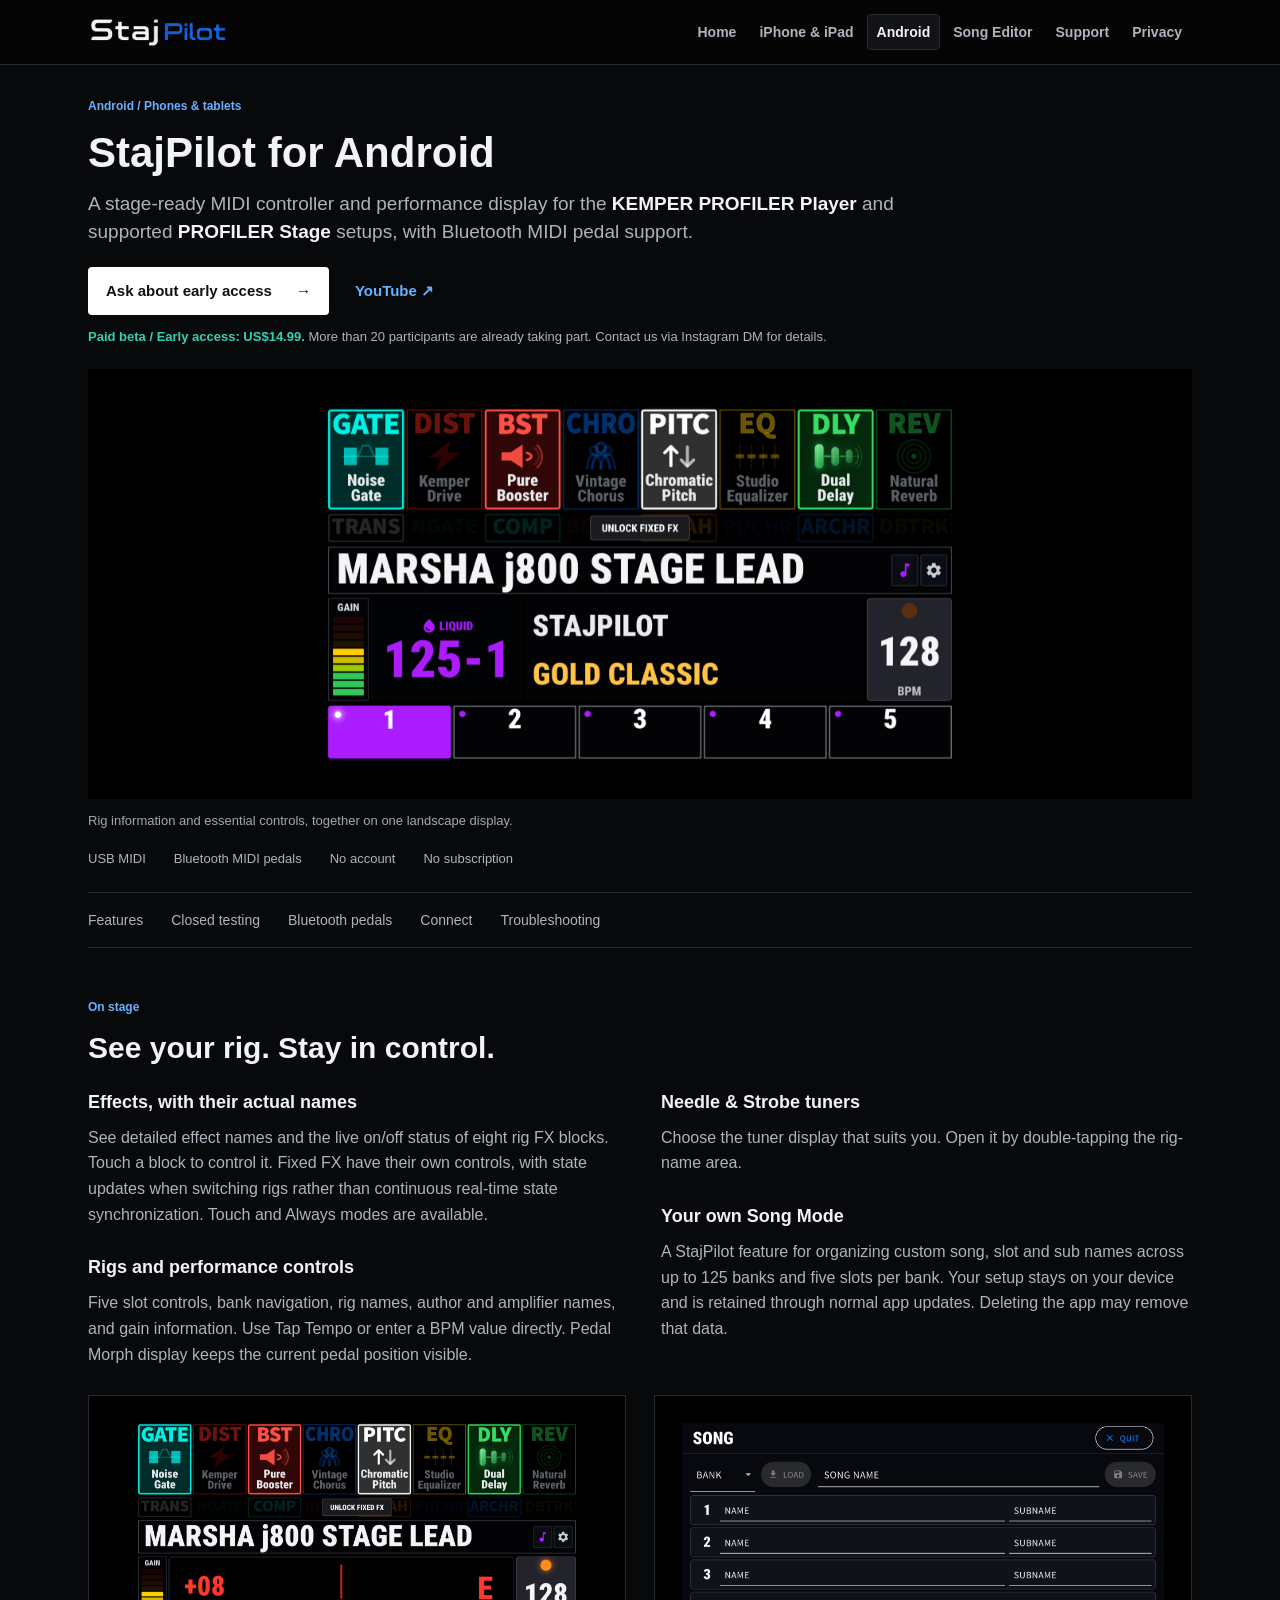
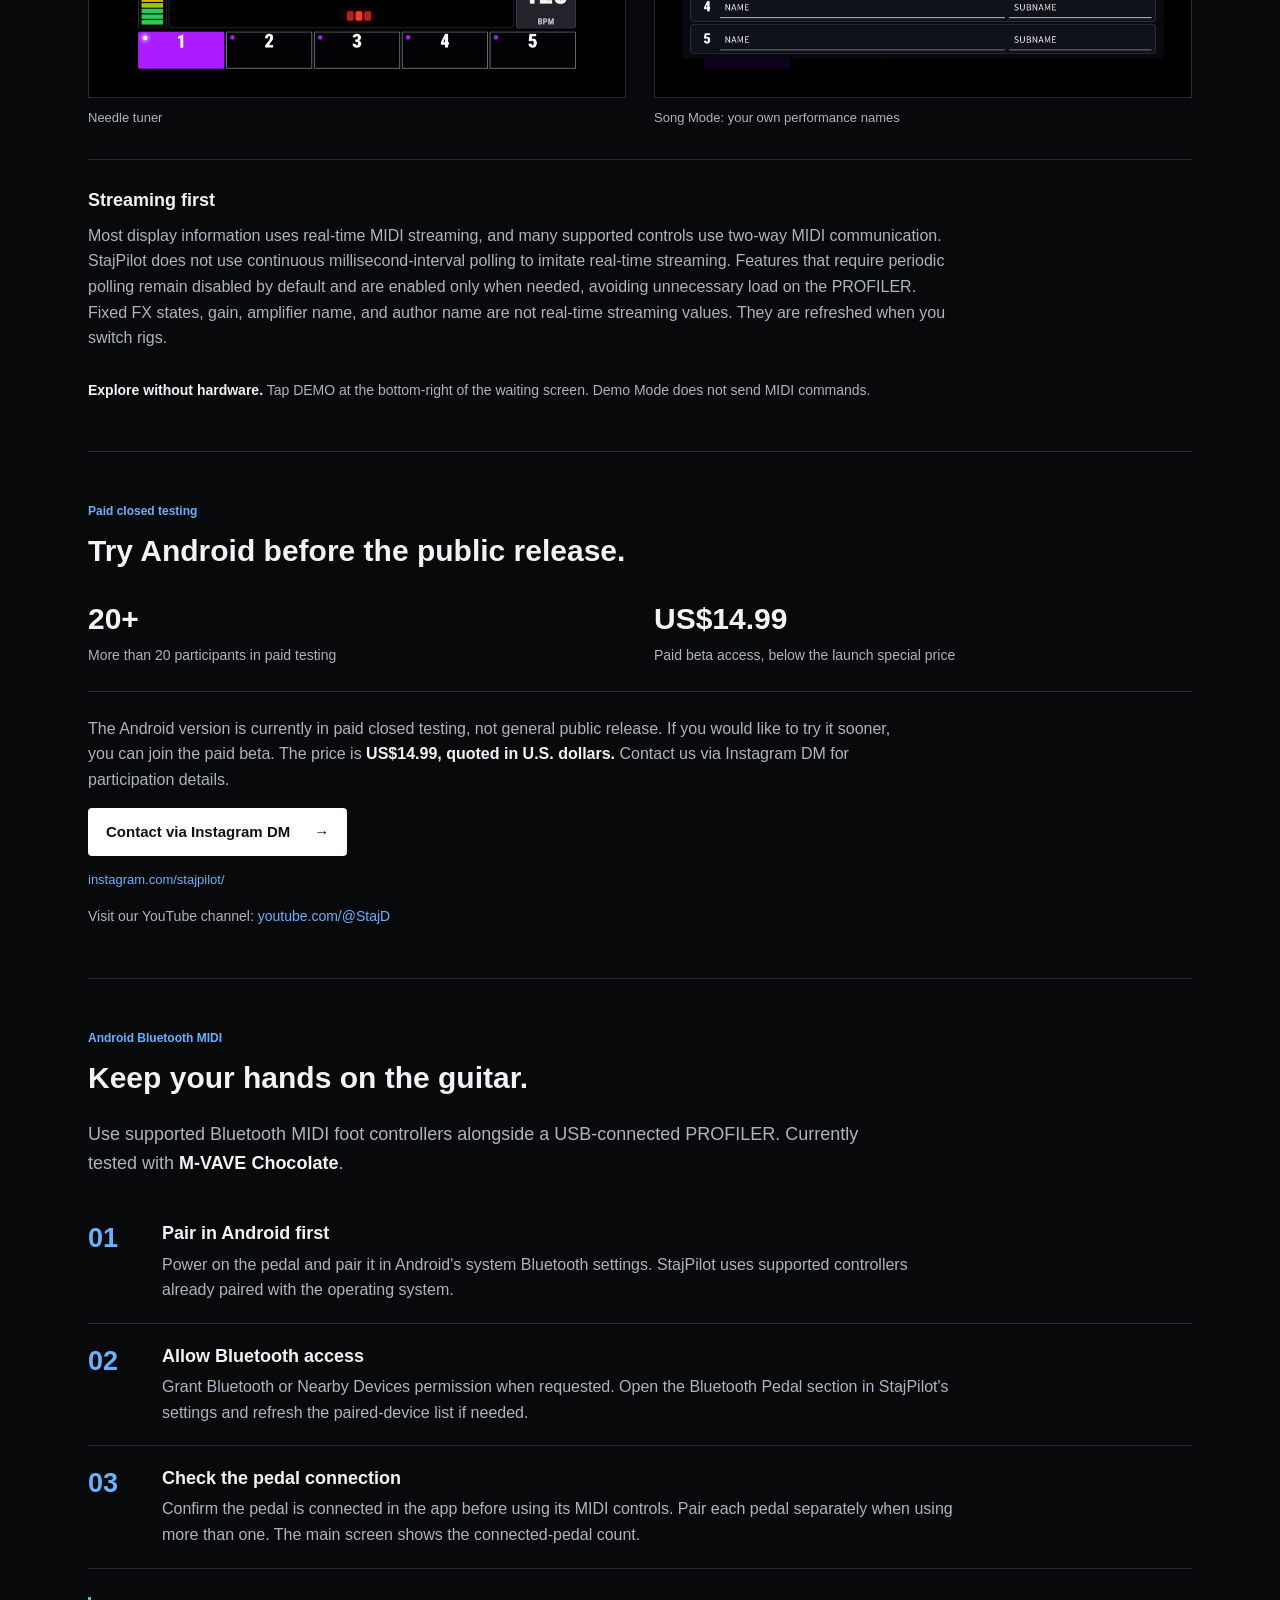
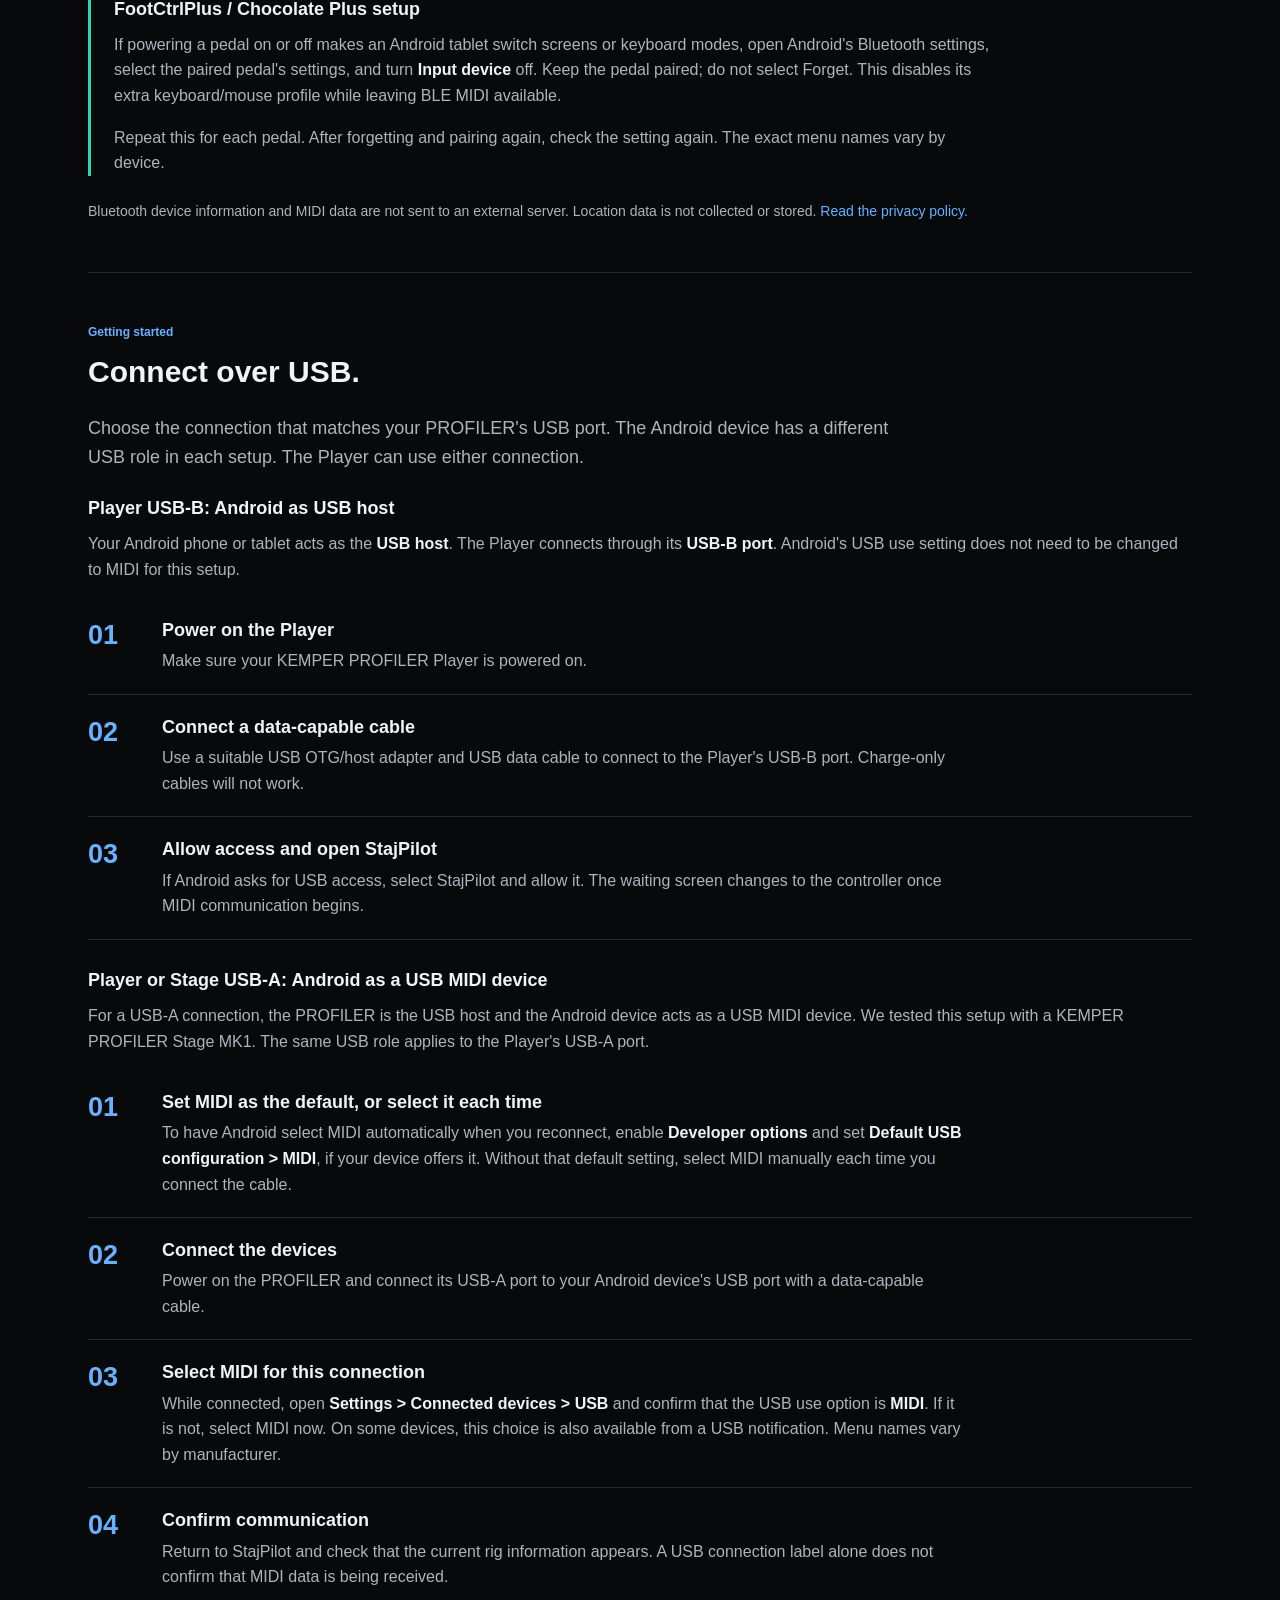
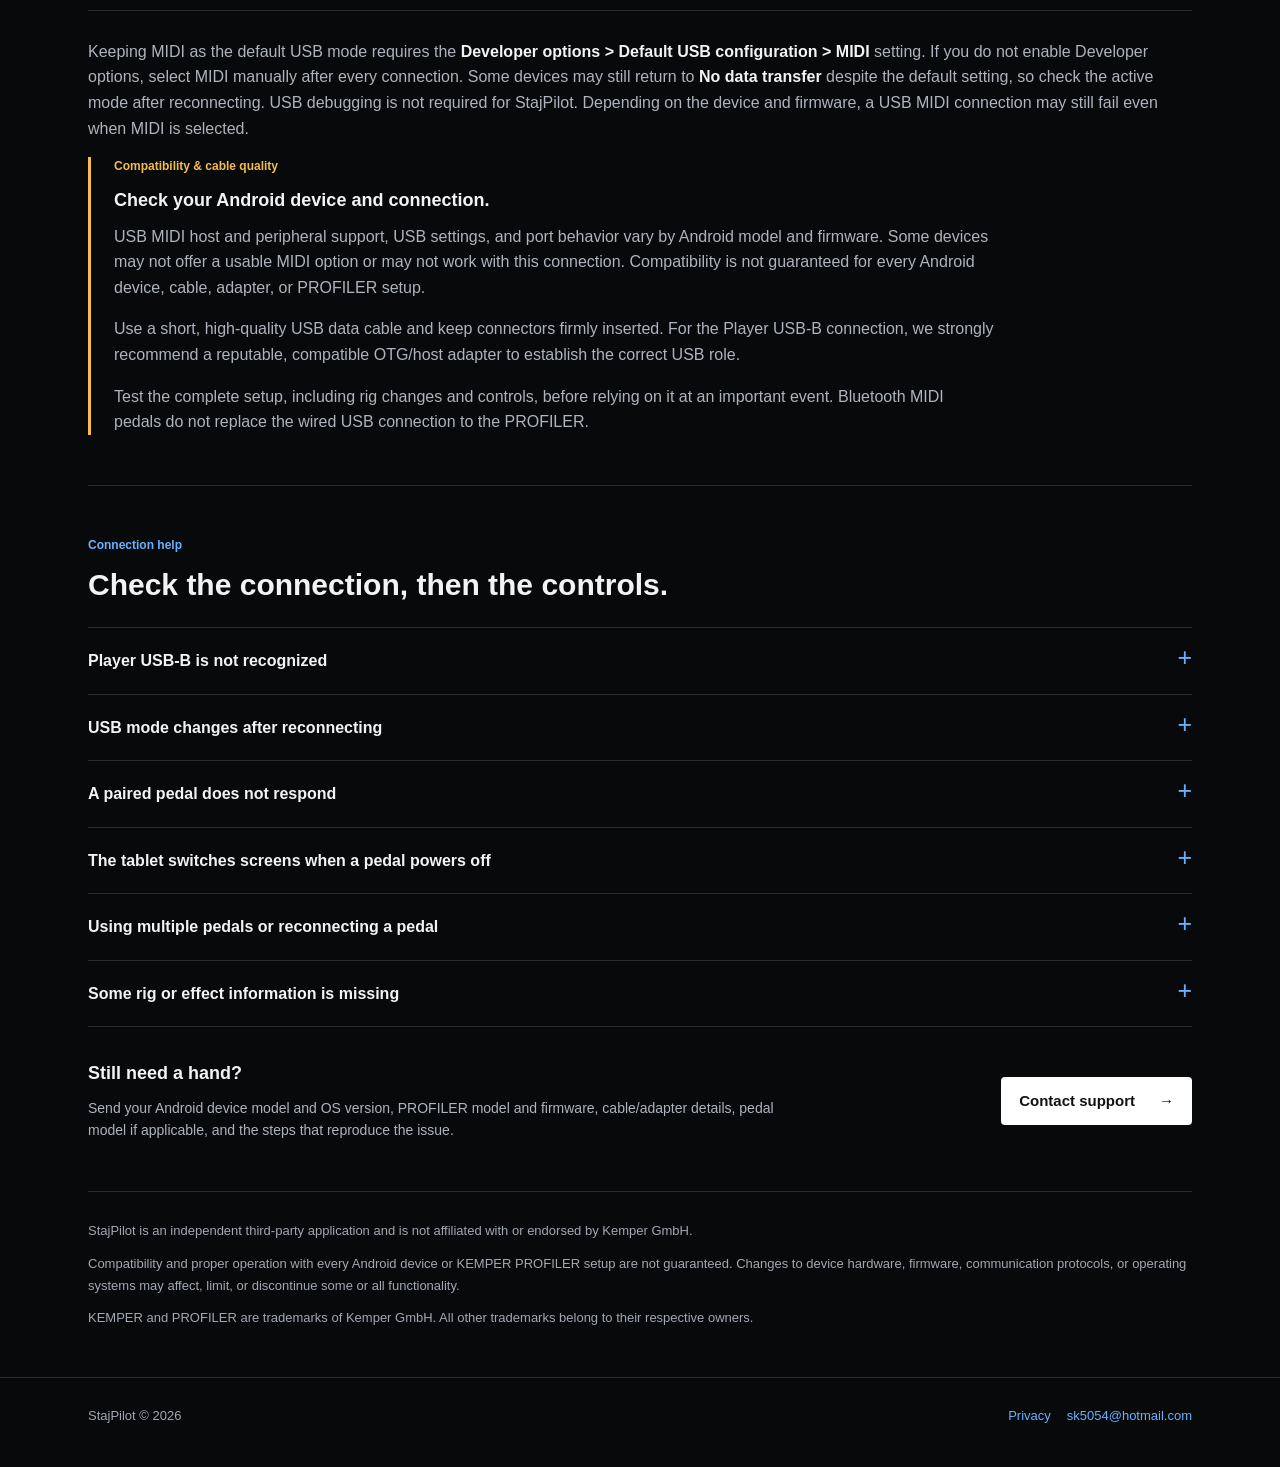
==== android/index.html @ 51f608d7 "Clarify persistent Android MIDI setup" ====
<!DOCTYPE html>
<html lang="en">
<head>
  <meta charset="UTF-8">
  <meta name="viewport" content="width=device-width, initial-scale=1">
  <title>StajPilot for Android | USB MIDI Controller &amp; Closed Testing</title>
  <meta name="description" content="StajPilot for Android phones and tablets: USB MIDI control for KEMPER PROFILER Player and supported Stage setups, Bluetooth MIDI pedals, and paid closed-test access.">
  <meta property="og:title" content="StajPilot for Android">
  <meta property="og:description" content="A stage-ready controller for KEMPER PROFILER Player and supported Stage setups, with Bluetooth MIDI pedal support. Currently in paid closed testing.">
  <meta property="og:image" content="https://stajd.github.io/stajpilot/assets/images/android-main-controller.png">
  <meta property="og:url" content="https://stajd.github.io/stajpilot/android/">
  <meta property="og:type" content="website">
  <link rel="canonical" href="https://stajd.github.io/stajpilot/android/">
  <link rel="stylesheet" href="../assets/styles.css">
  <link rel="stylesheet" href="./android.css">
</head>
<body class="android-page">
  <a class="skip-link" href="#main">Skip to content</a>
  <header class="site-header"><div class="header-inner">
    <a class="brand" href="../index.html" aria-label="StajPilot home"><img src="../assets/images/stajpilot-wordmark.png" width="458" height="108" alt="StajPilot"></a>
    <nav class="site-nav" aria-label="Primary"><a href="../index.html">Home</a><a href="../ios/index.html">iPhone &amp; iPad</a><a href="./index.html" aria-current="page">Android</a><a href="../editor/index.html">Song Editor</a><a href="../support/index.html">Support</a><a href="../privacy/index.html">Privacy</a></nav>
  </div></header>
  <main id="main">
    <section class="intro" aria-labelledby="page-title">
      <p class="eyebrow">Android / Phones &amp; tablets</p>
      <h1 id="page-title">StajPilot for Android</h1>
      <p class="intro-copy">A stage-ready MIDI controller and performance display for the <strong>KEMPER PROFILER Player</strong> and supported <strong>PROFILER Stage</strong> setups, with Bluetooth MIDI pedal support.</p>
      <div class="intro-actions"><a class="action-link" href="https://www.instagram.com/stajpilot/">Ask about early access <span aria-hidden="true">&rarr;</span></a><a class="quiet-link" href="https://www.youtube.com/@StajD">YouTube <span aria-hidden="true">&nearr;</span></a></div>
      <p class="access-note"><strong>Paid beta / Early access: US$14.99.</strong> More than 20 participants are already taking part. Contact us via Instagram DM for details.</p>
      <figure class="main-screen"><img src="../assets/images/android-main-controller.png" width="1920" height="1080" fetchpriority="high" alt="StajPilot's landscape controller with eight effect blocks, detailed effect names, Fixed FX, rig information, gain, tempo and five slots"><figcaption>Rig information and essential controls, together on one landscape display.</figcaption></figure>
      <ul class="essentials" aria-label="App essentials"><li>USB MIDI</li><li>Bluetooth MIDI pedals</li><li>No account</li><li>No subscription</li></ul>
    </section>
    <nav class="section-nav" aria-label="On this page"><a href="#features">Features</a><a href="#early-access">Closed testing</a><a href="#pedals">Bluetooth pedals</a><a href="#connect">Connect</a><a href="#troubleshooting">Troubleshooting</a></nav>

    <section class="page-section" id="features" aria-labelledby="features-title">
      <p class="eyebrow">On stage</p><h2 id="features-title">See your rig. Stay in control.</h2>
      <div class="feature-columns">
        <div><h3>Effects, with their actual names</h3><p>See detailed effect names and the live on/off status of eight rig FX blocks. Touch a block to control it. Fixed FX have their own controls, with state updates when switching rigs rather than continuous real-time state synchronization. Touch and Always modes are available.</p><h3>Rigs and performance controls</h3><p>Five slot controls, bank navigation, rig names, author and amplifier names, and gain information. Use Tap Tempo or enter a BPM value directly. Pedal Morph display keeps the current pedal position visible.</p></div>
        <div><h3>Needle &amp; Strobe tuners</h3><p>Choose the tuner display that suits you. Open it by double-tapping the rig-name area.</p><h3>Your own Song Mode</h3><p>A StajPilot feature for organizing custom song, slot and sub names across up to 125 banks and five slots per bank. Your setup stays on your device and is retained through normal app updates. Deleting the app may remove that data.</p></div>
      </div>
      <div class="screen-gallery"><figure><img src="../assets/images/android-tuner.png" width="1920" height="1080" loading="lazy" alt="StajPilot Needle tuner interface"><figcaption>Needle tuner</figcaption></figure><figure><img src="../assets/images/android-song-editor.png" width="1920" height="1080" loading="lazy" alt="StajPilot Song editor with a song name and five slot name and subname entries"><figcaption>Song Mode: your own performance names</figcaption></figure></div>
      <div class="streaming-note"><h3>Streaming first</h3><p>Most display information uses real-time MIDI streaming, and many supported controls use two-way MIDI communication. StajPilot does not use continuous millisecond-interval polling to imitate real-time streaming. Features that require periodic polling remain disabled by default and are enabled only when needed, avoiding unnecessary load on the PROFILER.</p><p>Fixed FX states, gain, amplifier name, and author name are not real-time streaming values. They are refreshed when you switch rigs.</p></div>
      <p class="demo-note"><strong>Explore without hardware.</strong> Tap DEMO at the bottom-right of the waiting screen. Demo Mode does not send MIDI commands.</p>
    </section>

    <section class="page-section" id="early-access" aria-labelledby="access-title">
      <p class="eyebrow">Paid closed testing</p><h2 id="access-title">Try Android before the public release.</h2>
      <div class="testing-status"><div><strong>20+</strong><span>More than 20 participants in paid testing</span></div><div><strong>US$14.99</strong><span>Paid beta access, below the launch special price</span></div></div>
      <p>The Android version is currently in paid closed testing, not general public release. If you would like to try it sooner, you can join the paid beta. The price is <strong>US$14.99, quoted in U.S. dollars.</strong> Contact us via Instagram DM for participation details.</p>
      <a class="action-link" href="https://www.instagram.com/stajpilot/">Contact via Instagram DM <span aria-hidden="true">&rarr;</span></a>
      <p class="visible-address"><a href="https://www.instagram.com/stajpilot/">instagram.com/stajpilot/</a></p>
      <p class="video-link">Visit our YouTube channel: <a href="https://www.youtube.com/@StajD">youtube.com/@StajD</a></p>
    </section>

    <section class="page-section" id="pedals" aria-labelledby="pedals-title">
      <p class="eyebrow">Android Bluetooth MIDI</p><h2 id="pedals-title">Keep your hands on the guitar.</h2>
      <p class="section-intro">Use supported Bluetooth MIDI foot controllers alongside a USB-connected PROFILER. Currently tested with <strong>M-VAVE Chocolate</strong>.</p>
      <ol class="setup-steps">
        <li><span class="step-number" aria-hidden="true">01</span><div><h3>Pair in Android first</h3><p>Power on the pedal and pair it in Android's system Bluetooth settings. StajPilot uses supported controllers already paired with the operating system.</p></div></li>
        <li><span class="step-number" aria-hidden="true">02</span><div><h3>Allow Bluetooth access</h3><p>Grant Bluetooth or Nearby Devices permission when requested. Open the Bluetooth Pedal section in StajPilot's settings and refresh the paired-device list if needed.</p></div></li>
        <li><span class="step-number" aria-hidden="true">03</span><div><h3>Check the pedal connection</h3><p>Confirm the pedal is connected in the app before using its MIDI controls. Pair each pedal separately when using more than one. The main screen shows the connected-pedal count.</p></div></li>
      </ol>
      <aside class="pedal-note"><h3>FootCtrlPlus / Chocolate Plus setup</h3><p>If powering a pedal on or off makes an Android tablet switch screens or keyboard modes, open Android's Bluetooth settings, select the paired pedal's settings, and turn <strong>Input device</strong> off. Keep the pedal paired; do not select Forget. This disables its extra keyboard/mouse profile while leaving BLE MIDI available.</p><p>Repeat this for each pedal. After forgetting and pairing again, check the setting again. The exact menu names vary by device.</p></aside>
      <p class="privacy-note">Bluetooth device information and MIDI data are not sent to an external server. Location data is not collected or stored. <a href="../privacy/index.html">Read the privacy policy.</a></p>
    </section>

    <section class="page-section" id="connect" aria-labelledby="connect-title">
      <p class="eyebrow">Getting started</p><h2 id="connect-title">Connect over USB.</h2>
      <p class="section-intro">Choose the connection that matches your PROFILER's USB port. The Android device has a different USB role in each setup. The Player can use either connection.</p>
      <h3>Player USB-B: Android as USB host</h3>
      <p>Your Android phone or tablet acts as the <strong>USB host</strong>. The Player connects through its <strong>USB-B port</strong>. Android's USB use setting does not need to be changed to MIDI for this setup.</p>
      <ol class="setup-steps">
        <li><span class="step-number" aria-hidden="true">01</span><div><h3>Power on the Player</h3><p>Make sure your KEMPER PROFILER Player is powered on.</p></div></li>
        <li><span class="step-number" aria-hidden="true">02</span><div><h3>Connect a data-capable cable</h3><p>Use a suitable USB OTG/host adapter and USB data cable to connect to the Player's USB-B port. Charge-only cables will not work.</p></div></li>
        <li><span class="step-number" aria-hidden="true">03</span><div><h3>Allow access and open StajPilot</h3><p>If Android asks for USB access, select StajPilot and allow it. The waiting screen changes to the controller once MIDI communication begins.</p></div></li>
      </ol>
      <h3>Player or Stage USB-A: Android as a USB MIDI device</h3>
      <p>For a USB-A connection, the PROFILER is the USB host and the Android device acts as a USB MIDI device. We tested this setup with a KEMPER PROFILER Stage MK1. The same USB role applies to the Player's USB-A port.</p>
      <ol class="setup-steps">
        <li><span class="step-number" aria-hidden="true">01</span><div><h3>Set MIDI as the default, or select it each time</h3><p>To have Android select MIDI automatically when you reconnect, enable <strong>Developer options</strong> and set <strong>Default USB configuration &gt; MIDI</strong>, if your device offers it. Without that default setting, select MIDI manually each time you connect the cable.</p></div></li>
        <li><span class="step-number" aria-hidden="true">02</span><div><h3>Connect the devices</h3><p>Power on the PROFILER and connect its USB-A port to your Android device's USB port with a data-capable cable.</p></div></li>
        <li><span class="step-number" aria-hidden="true">03</span><div><h3>Select MIDI for this connection</h3><p>While connected, open <strong>Settings &gt; Connected devices &gt; USB</strong> and confirm that the USB use option is <strong>MIDI</strong>. If it is not, select MIDI now. On some devices, this choice is also available from a USB notification. Menu names vary by manufacturer.</p></div></li>
        <li><span class="step-number" aria-hidden="true">04</span><div><h3>Confirm communication</h3><p>Return to StajPilot and check that the current rig information appears. A USB connection label alone does not confirm that MIDI data is being received.</p></div></li>
      </ol>
      <p>Keeping MIDI as the default USB mode requires the <strong>Developer options &gt; Default USB configuration &gt; MIDI</strong> setting. If you do not enable Developer options, select MIDI manually after every connection. Some devices may still return to <strong>No data transfer</strong> despite the default setting, so check the active mode after reconnecting. USB debugging is not required for StajPilot. Depending on the device and firmware, a USB MIDI connection may still fail even when MIDI is selected.</p>
      <aside class="cable-guidance"><p class="eyebrow">Compatibility &amp; cable quality</p><h3>Check your Android device and connection.</h3><p>USB MIDI host and peripheral support, USB settings, and port behavior vary by Android model and firmware. Some devices may not offer a usable MIDI option or may not work with this connection. Compatibility is not guaranteed for every Android device, cable, adapter, or PROFILER setup.</p><p>Use a short, high-quality USB data cable and keep connectors firmly inserted. For the Player USB-B connection, we strongly recommend a reputable, compatible OTG/host adapter to establish the correct USB role.</p><p>Test the complete setup, including rig changes and controls, before relying on it at an important event. Bluetooth MIDI pedals do not replace the wired USB connection to the PROFILER.</p></aside>
    </section>

    <section class="page-section" id="troubleshooting" aria-labelledby="troubleshooting-title">
      <p class="eyebrow">Connection help</p><h2 id="troubleshooting-title">Check the connection, then the controls.</h2>
      <div class="faq-list">
        <details><summary>Player USB-B is not recognized</summary><div class="faq-answer"><p>Confirm your Android device supports USB Host/OTG mode, the Player is powered on, and the connection is to its USB-B port. Try a different data cable and compatible OTG adapter. Android's USB settings and permission prompts vary by manufacturer.</p></div></details>
        <details><summary>USB mode changes after reconnecting</summary><div class="faq-answer"><p>For a Player or Stage USB-A connection, set Developer options &gt; Default USB configuration &gt; MIDI if you want MIDI selected by default. Without that setting, select MIDI in Android's USB settings or notification each time you reconnect. Verify the active mode even with the default set, because behavior varies by device. For the Player USB-B connection, Android must be the USB host, so selecting the Android peripheral MIDI mode is not the fix. A compatible OTG/host adapter may help establish the host role.</p></div></details>
        <details><summary>A paired pedal does not respond</summary><div class="faq-answer"><p>Confirm the pedal is paired in Android's Bluetooth settings, Bluetooth is on, and the app has the required permission. Check the Bluetooth Pedal section in StajPilot and refresh the paired-device list. Being paired is not the same as having an active MIDI connection.</p></div></details>
        <details><summary>The tablet switches screens when a pedal powers off</summary><div class="faq-answer"><p>For FootCtrlPlus/Chocolate Plus, turn Input device off in that pedal's Android Bluetooth settings and leave it paired. Repeat for every pedal. See the <a href="#pedals">Bluetooth setup notes</a> above.</p></div></details>
        <details><summary>Using multiple pedals or reconnecting a pedal</summary><div class="faq-answer"><p>Pair each supported pedal separately in Android. Keep saved pedals paired when turning them off. Once powered on again, check the app's connected status; refresh the list if necessary. Do not use Forget simply to power a pedal down.</p></div></details>
        <details><summary>Some rig or effect information is missing</summary><div class="faq-answer"><p>Check the USB connection, connector fit and device power. Try another cable/adapter combination, and record which information is missing. A detected USB device alone does not confirm complete MIDI reception.</p></div></details>
      </div>
      <div class="support-row"><div><h3>Still need a hand?</h3><p>Send your Android device model and OS version, PROFILER model and firmware, cable/adapter details, pedal model if applicable, and the steps that reproduce the issue.</p></div><a class="action-link" href="../support/index.html">Contact support <span aria-hidden="true">&rarr;</span></a></div>
    </section>
    <section class="legal" aria-label="Compatibility and trademark notice"><p>StajPilot is an independent third-party application and is not affiliated with or endorsed by Kemper GmbH.</p><p>Compatibility and proper operation with every Android device or KEMPER PROFILER setup are not guaranteed. Changes to device hardware, firmware, communication protocols, or operating systems may affect, limit, or discontinue some or all functionality.</p><p>KEMPER and PROFILER are trademarks of Kemper GmbH. All other trademarks belong to their respective owners.</p></section>
  </main>
  <footer class="site-footer"><div class="footer-inner"><div>StajPilot &copy; 2026</div><div class="footer-links"><a href="../privacy/index.html">Privacy</a><a href="mailto:sk5054@hotmail.com">sk5054@hotmail.com</a></div></div></footer>
</body>
</html>
---- assets/styles.css ----
/* StajPilot support site — shared stylesheet
   System fonts only, no external CDN, no gradients, minimal rounding. */

:root {
  --bg: #0a0b0d;
  --panel: #121317;
  --border: #272b32;
  --ink: #f2f3f5;
  --ink-dim: #9aa1ad;
  --ink-faint: #666c77;
  --accent: #33b1ff;
  --accent-2: #22d3ee;
  --radius: 4px;
  --max-w: 760px;
  --sans: -apple-system, BlinkMacSystemFont, "Segoe UI", Roboto, Helvetica, Arial, sans-serif;
  --mono: ui-monospace, "SF Mono", "Segoe UI Mono", Menlo, Consolas, monospace;
}

* { box-sizing: border-box; }

html { background: var(--bg); }

body {
  margin: 0;
  background: var(--bg);
  color: var(--ink);
  font-family: var(--sans);
  font-size: 17px;
  line-height: 1.6;
  -webkit-font-smoothing: antialiased;
}

a { color: var(--accent); text-decoration: none; }
a:hover, a:focus-visible { text-decoration: underline; }
a:focus-visible, button:focus-visible { outline: 2px solid var(--accent); outline-offset: 2px; }

img { max-width: 100%; }

/* ---------- header ---------- */
header.site-header {
  border-bottom: 1px solid var(--border);
  background: var(--bg);
}

.header-inner {
  max-width: 960px;
  margin: 0 auto;
  padding: 18px 20px;
  display: flex;
  align-items: center;
  justify-content: space-between;
  gap: 16px;
  flex-wrap: wrap;
}

.wordmark {
  font-family: var(--sans);
  font-weight: 800;
  font-size: 20px;
  letter-spacing: -0.01em;
  color: var(--ink);
  white-space: nowrap;
}
.wordmark .pilot { color: var(--accent); }

nav.site-nav {
  display: flex;
  flex-wrap: wrap;
  gap: 4px 6px;
}

nav.site-nav a {
  color: var(--ink-dim);
  font-size: 15px;
  font-weight: 600;
  padding: 6px 10px;
  border-radius: var(--radius);
  border: 1px solid transparent;
}

nav.site-nav a:hover {
  color: var(--ink);
  text-decoration: none;
}

nav.site-nav a[aria-current="page"] {
  color: var(--ink);
  border-color: var(--border);
  background: var(--panel);
}

/* ---------- layout ---------- */
main {
  max-width: var(--max-w);
  margin: 0 auto;
  padding: 48px 20px 64px;
}

main.wide { max-width: 880px; }

h1 {
  font-size: clamp(28px, 5vw, 38px);
  font-weight: 800;
  letter-spacing: -0.01em;
  margin: 0 0 10px;
  text-wrap: balance;
}

h2 {
  font-size: 22px;
  font-weight: 700;
  margin: 40px 0 14px;
  padding-top: 4px;
  border-top: 1px solid var(--border);
  padding-top: 24px;
}

h2:first-of-type { border-top: none; padding-top: 0; }

h3 {
  font-size: 17px;
  font-weight: 700;
  color: var(--ink);
  margin: 24px 0 8px;
}

p { margin: 0 0 16px; color: var(--ink); }
.lede { font-size: 19px; color: var(--ink-dim); margin-bottom: 28px; }

ul, ol { margin: 0 0 16px; padding-left: 22px; }
li { margin-bottom: 8px; }

.meta {
  font-family: var(--mono);
  font-size: 13px;
  color: var(--ink-faint);
  letter-spacing: 0.02em;
}

/* ---------- buttons ---------- */
.btn-row {
  display: flex;
  flex-wrap: wrap;
  gap: 10px;
  margin: 28px 0;
}

.btn {
  display: inline-flex;
  align-items: center;
  gap: 6px;
  padding: 12px 18px;
  border-radius: var(--radius);
  border: 1px solid var(--border);
  font-weight: 700;
  font-size: 15px;
  color: var(--ink);
  background: var(--panel);
}
.btn:hover { border-color: var(--accent); color: var(--ink); text-decoration: none; }

.btn-primary {
  background: var(--accent);
  border-color: var(--accent);
  color: #04121c;
}
.btn-primary:hover { border-color: var(--accent-2); background: var(--accent-2); color: #04121c; }

/* ---------- platform picker (index) ---------- */
.platform-grid {
  display: grid;
  grid-template-columns: 1fr 1fr;
  gap: 12px;
  margin: 28px 0 36px;
}
@media (max-width: 520px) {
  .platform-grid { grid-template-columns: 1fr; }
}

.platform-card {
  display: block;
  border: 1px solid var(--border);
  border-radius: var(--radius);
  padding: 20px;
  color: var(--ink);
}
.platform-card:hover { border-color: var(--accent); text-decoration: none; }
.platform-card .plat-eyebrow {
  font-family: var(--mono);
  font-size: 12px;
  letter-spacing: 0.08em;
  text-transform: uppercase;
  color: var(--accent);
  display: block;
  margin-bottom: 6px;
}
.platform-card .plat-title { font-size: 19px; font-weight: 700; }
.platform-card .plat-sub { color: var(--ink-dim); font-size: 14px; margin-top: 4px; }

/* ---------- feature list ---------- */
.feature-list {
  list-style: none;
  padding: 0;
  display: grid;
  grid-template-columns: 1fr 1fr;
  gap: 8px 20px;
}
@media (max-width: 560px) {
  .feature-list { grid-template-columns: 1fr; }
}
.feature-list li {
  padding-left: 18px;
  position: relative;
  color: var(--ink-dim);
  font-size: 15px;
}
.feature-list li::before {
  content: "";
  position: absolute;
  left: 0;
  top: 9px;
  width: 6px;
  height: 6px;
  background: var(--accent);
}

/* ---------- steps ---------- */
ol.steps { padding-left: 0; list-style: none; counter-reset: step; }
ol.steps li {
  counter-increment: step;
  position: relative;
  padding-left: 42px;
  margin-bottom: 14px;
}
ol.steps li::before {
  content: counter(step);
  position: absolute;
  left: 0;
  top: 0;
  width: 26px;
  height: 26px;
  border: 1px solid var(--accent);
  color: var(--accent);
  font-family: var(--mono);
  font-weight: 700;
  font-size: 13px;
  display: flex;
  align-items: center;
  justify-content: center;
  border-radius: var(--radius);
}

/* ---------- notice / callout blocks ---------- */
.notice {
  border: 1px solid var(--border);
  border-left: 3px solid var(--accent);
  padding: 16px 18px;
  border-radius: var(--radius);
  margin: 20px 0;
  background: var(--panel);
}
.notice p:last-child { margin-bottom: 0; }

.legal {
  border-top: 1px solid var(--border);
  margin-top: 48px;
  padding-top: 20px;
  color: var(--ink-faint);
  font-size: 13px;
  line-height: 1.7;
}
.legal p { margin-bottom: 10px; color: var(--ink-faint); }

/* ---------- privacy bilingual layout ---------- */
.bilingual {
  display: grid;
  grid-template-columns: 1fr 1fr;
  gap: 32px;
  align-items: start;
}
@media (max-width: 720px) {
  .bilingual { grid-template-columns: 1fr; gap: 8px; }
}
.bilingual > div { min-width: 0; }
.lang-label {
  font-family: var(--mono);
  font-size: 12px;
  letter-spacing: 0.08em;
  text-transform: uppercase;
  color: var(--ink-faint);
  margin-bottom: 10px;
  display: block;
}
.bilingual ol { padding-left: 20px; }
.bilingual li { font-size: 15px; color: var(--ink-dim); margin-bottom: 12px; }

/* ---------- iOS page prologue ---------- */
.prologue {
  border-bottom: 1px solid var(--border);
  padding-bottom: 28px;
  margin-bottom: 36px;
}
.prologue p { font-size: 15px; line-height: 1.75; color: var(--ink-dim); margin-bottom: 10px; }
.prologue p:first-of-type { color: var(--ink); font-weight: 700; }
.prologue figure { margin: 24px 0 0; }
.prologue figure img {
  display: block;
  width: 100%;
  height: auto;
  border: 1px solid var(--border);
  border-radius: var(--radius);
}
.prologue figcaption { font-size: 13px; line-height: 1.6; color: var(--ink-faint); margin-top: 8px; }

/* ---------- support contact block ---------- */
.contact-block {
  border: 1px solid var(--border);
  border-radius: var(--radius);
  padding: 24px;
  margin: 24px 0 32px;
  text-align: center;
}
.contact-block .email-link {
  font-family: var(--mono);
  font-size: 20px;
  font-weight: 700;
}

/* ---------- footer ---------- */
footer.site-footer {
  border-top: 1px solid var(--border);
  padding: 28px 20px 40px;
}
.footer-inner {
  max-width: 960px;
  margin: 0 auto;
  display: flex;
  flex-wrap: wrap;
  justify-content: space-between;
  gap: 12px;
  font-size: 13px;
  color: var(--ink-faint);
}
.footer-inner a { color: var(--ink-faint); }
.footer-inner a:hover { color: var(--accent); }
.footer-links { display: flex; gap: 16px; flex-wrap: wrap; }
---- android/android.css ----
.android-page { --accent: #1683ff; --accent-link: #69b1ff; --bg: #08090b; --ink-dim: #aeb4bd; --ink-faint: #a1a8b2; background: var(--bg); font-size: 16px; }
.android-page * { letter-spacing: 0; }
.android-page a { color: var(--accent-link); }
.android-page h1, .android-page h2, .android-page h3 { color: var(--ink); }
.android-page h1 { font-size: 42px; line-height: 1.12; margin: 0 0 14px; }
.android-page h2 { font-size: 30px; line-height: 1.2; border: 0; padding: 0; margin: 0 0 24px; }
.android-page h3 { font-size: 18px; line-height: 1.4; margin: 0 0 10px; }
.android-page p { color: var(--ink-dim); }
.android-page strong { color: var(--ink); }
.android-page main { max-width: 1160px; padding: 32px 28px 0; }
.android-page .header-inner, .android-page .footer-inner { max-width: 1160px; padding-left: 28px; padding-right: 28px; }
.android-page .site-header { background: #050505; }
.android-page .header-inner { padding-top: 14px; padding-bottom: 14px; }
.android-page .brand { display: block; width: 140px; flex-shrink: 0; line-height: 0; }
.android-page .brand img { width: 100%; height: auto; }
.android-page .site-nav { gap: 3px; }
.android-page .site-nav a { font-size: 14px; padding: 6px 9px; }
.android-page .skip-link { position: absolute; top: -80px; left: 20px; padding: 10px 16px; background: #fff; color: #000; z-index: 20; }
.android-page .skip-link:focus { top: 8px; }
.android-page .eyebrow { margin: 0 0 12px; color: var(--accent-link); font-size: 12px; font-weight: 700; }
.android-page .intro-copy { max-width: 850px; font-size: 19px; line-height: 1.5; margin-bottom: 20px; }
.android-page .intro-actions { display: flex; flex-wrap: wrap; gap: 14px 26px; align-items: center; }
.android-page .action-link { display: inline-flex; align-items: center; justify-content: space-between; gap: 24px; background: #fff; color: #111; padding: 12px 18px; font-size: 15px; font-weight: 750; border-radius: 4px; min-height: 46px; text-decoration: none; }
.android-page .action-link:hover { background: #daeaff; }
.android-page .action-link span { flex-shrink: 0; }
.android-page .quiet-link { font-size: 15px; font-weight: 600; }
.android-page .access-note { max-width: 820px; font-size: 13px; margin: 12px 0 22px; }
.android-page .access-note strong { color: #37cfb4; }
.android-page .main-screen { margin: 0; background: #000; }
.android-page .main-screen img { display: block; width: auto; max-width: 100%; height: auto; max-height: 430px; margin: 0 auto; aspect-ratio: 16 / 9; }
.android-page .main-screen figcaption { padding: 12px 0 0; background: var(--bg); font-size: 13px; color: var(--ink-faint); }
.android-page .essentials { display: flex; gap: 10px 28px; flex-wrap: wrap; list-style: none; padding: 17px 0 22px; margin: 0; color: var(--ink-dim); font-size: 13px; }
.android-page .essentials li { margin: 0; }
.android-page .section-nav { display: flex; gap: 12px 28px; flex-wrap: wrap; border-top: 1px solid var(--border); border-bottom: 1px solid var(--border); padding: 16px 0; font-size: 14px; }
.android-page .section-nav a { color: var(--ink-dim); }
.android-page .page-section { padding: 50px 0; border-bottom: 1px solid var(--border); scroll-margin-top: 20px; }
.android-page .section-intro { max-width: 820px; font-size: 18px; line-height: 1.6; margin-bottom: 24px; }
.android-page .feature-columns { display: grid; grid-template-columns: 1fr 1fr; gap: 42px; }
.android-page .feature-columns p { margin-bottom: 28px; }
.android-page .screen-gallery { display: grid; grid-template-columns: 1fr 1fr; gap: 28px; }
.android-page .screen-gallery figure { margin: 0; }
.android-page .screen-gallery img { display: block; width: 100%; height: auto; aspect-ratio: 16 / 9; border: 1px solid var(--border); }
.android-page .screen-gallery figcaption { color: var(--ink-dim); margin-top: 10px; font-size: 13px; }
.android-page .streaming-note { padding: 28px 0; margin-top: 30px; border-top: 1px solid var(--border); }
.android-page .streaming-note p { max-width: 900px; margin-bottom: 0; }
.android-page .demo-note, .android-page .privacy-note { margin: 0; font-size: 14px; }
.android-page .testing-status { display: grid; grid-template-columns: 1fr 1fr; gap: 28px; padding: 8px 0 24px; margin-bottom: 24px; border-bottom: 1px solid var(--border); }
.android-page .testing-status div { display: flex; flex-direction: column; gap: 7px; }
.android-page .testing-status strong { font-size: 30px; line-height: 1.2; }
.android-page .testing-status span { font-size: 14px; color: var(--ink-dim); }
.android-page #early-access > p { max-width: 830px; }
.android-page .visible-address { margin: 14px 0; font-size: 13px; overflow-wrap: anywhere; }
.android-page .video-link { margin-bottom: 0; font-size: 14px; }
.android-page .setup-steps { list-style: none; margin: 0 0 28px; padding: 0; }
.android-page .setup-steps li { display: grid; grid-template-columns: 62px 1fr; gap: 12px; padding: 20px 0; border-bottom: 1px solid var(--border); margin: 0; }
.android-page .step-number { font-size: 27px; color: var(--accent-link); font-weight: 700; line-height: 1.3; }
.android-page .setup-steps h3 { margin-bottom: 5px; }
.android-page .setup-steps p { margin: 0; max-width: 800px; }
.android-page .pedal-note, .android-page .cable-guidance { padding-left: 23px; border-left: 3px solid #37cfb4; margin-bottom: 24px; }
.android-page .pedal-note p, .android-page .cable-guidance p { max-width: 880px; }
.android-page .cable-guidance { border-color: #f3bc4c; margin-bottom: 0; }
.android-page .cable-guidance .eyebrow { color: #f3bc4c; }
.android-page .cable-guidance p:last-child { margin-bottom: 0; }
.android-page .faq-list details { border-top: 1px solid var(--border); }
.android-page .faq-list details:last-child { border-bottom: 1px solid var(--border); }
.android-page summary { padding: 20px 32px 20px 0; position: relative; cursor: pointer; font-weight: 650; font-size: 16px; list-style: none; }
.android-page summary::-webkit-details-marker { display: none; }
.android-page summary::after { content: "+"; position: absolute; right: 0; top: 17px; color: var(--accent-link); font-size: 25px; font-weight: 400; line-height: 1; }
.android-page details[open] > summary::after { content: "-"; }
.android-page summary:focus-visible { outline: 2px solid var(--accent); outline-offset: 3px; }
.android-page .faq-answer { max-width: 900px; padding-bottom: 10px; }
.android-page .faq-answer p { margin-bottom: 12px; }
.android-page .support-row { display: grid; grid-template-columns: 1fr auto; gap: 24px; margin-top: 34px; align-items: center; }
.android-page .support-row p { margin-bottom: 0; max-width: 710px; font-size: 14px; }
.android-page .legal { border-top: none; margin: 0; padding: 28px 0 38px; }
.android-page .legal p { color: var(--ink-faint); }
.android-page .footer-inner { padding-top: 0; padding-bottom: 0; }
@media (max-width: 760px) {
  .android-page main { padding: 28px 20px 0; }
  .android-page .header-inner, .android-page .footer-inner { padding-left: 20px; padding-right: 20px; }
  .android-page h1 { font-size: 32px; }
  .android-page h2 { font-size: 26px; }
  .android-page .intro-copy { font-size: 17px; }
  .android-page .feature-columns, .android-page .screen-gallery { grid-template-columns: 1fr; gap: 20px; }
  .android-page .feature-columns p { margin-bottom: 22px; }
  .android-page .page-section { padding: 38px 0; }
  .android-page .section-nav { gap: 12px 23px; font-size: 13px; }
  .android-page .setup-steps li { grid-template-columns: 42px 1fr; }
  .android-page .testing-status { grid-template-columns: 1fr; gap: 20px; }
  .android-page .testing-status strong { font-size: 27px; }
  .android-page .support-row { grid-template-columns: 1fr; }
  .android-page .support-row .action-link { justify-self: start; }
  .android-page .essentials { gap: 9px 20px; }
  .android-page .pedal-note, .android-page .cable-guidance { padding-left: 17px; }
}
@media (max-width: 420px) {
  .android-page .header-inner { gap: 10px; }
  .android-page .site-nav { width: 100%; gap: 0; }
  .android-page .site-nav a { font-size: 12px; padding: 7px; }
  .android-page .site-nav a:first-child { padding-left: 0; }
  .android-page h1 { font-size: 30px; }
  .android-page .action-link { font-size: 14px; gap: 14px; padding: 12px 14px; }
  .android-page .section-intro { font-size: 17px; }
}
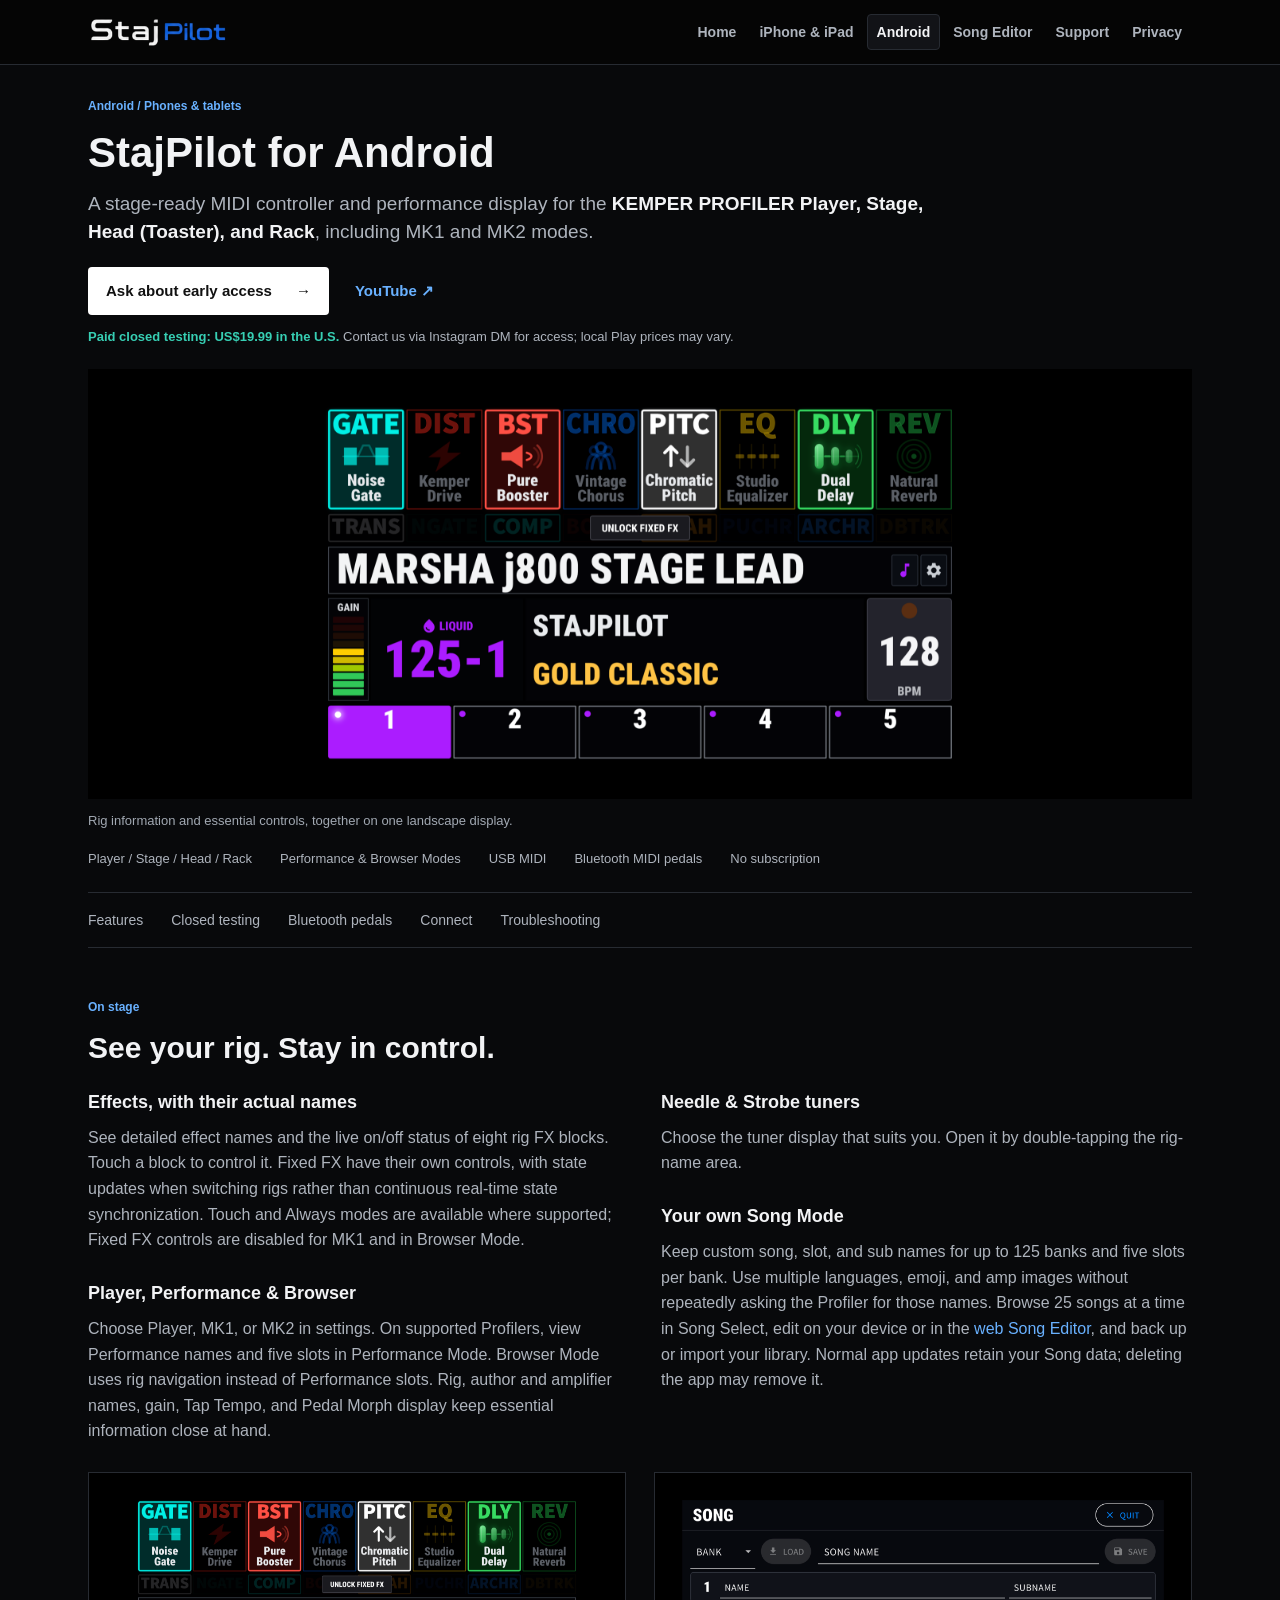
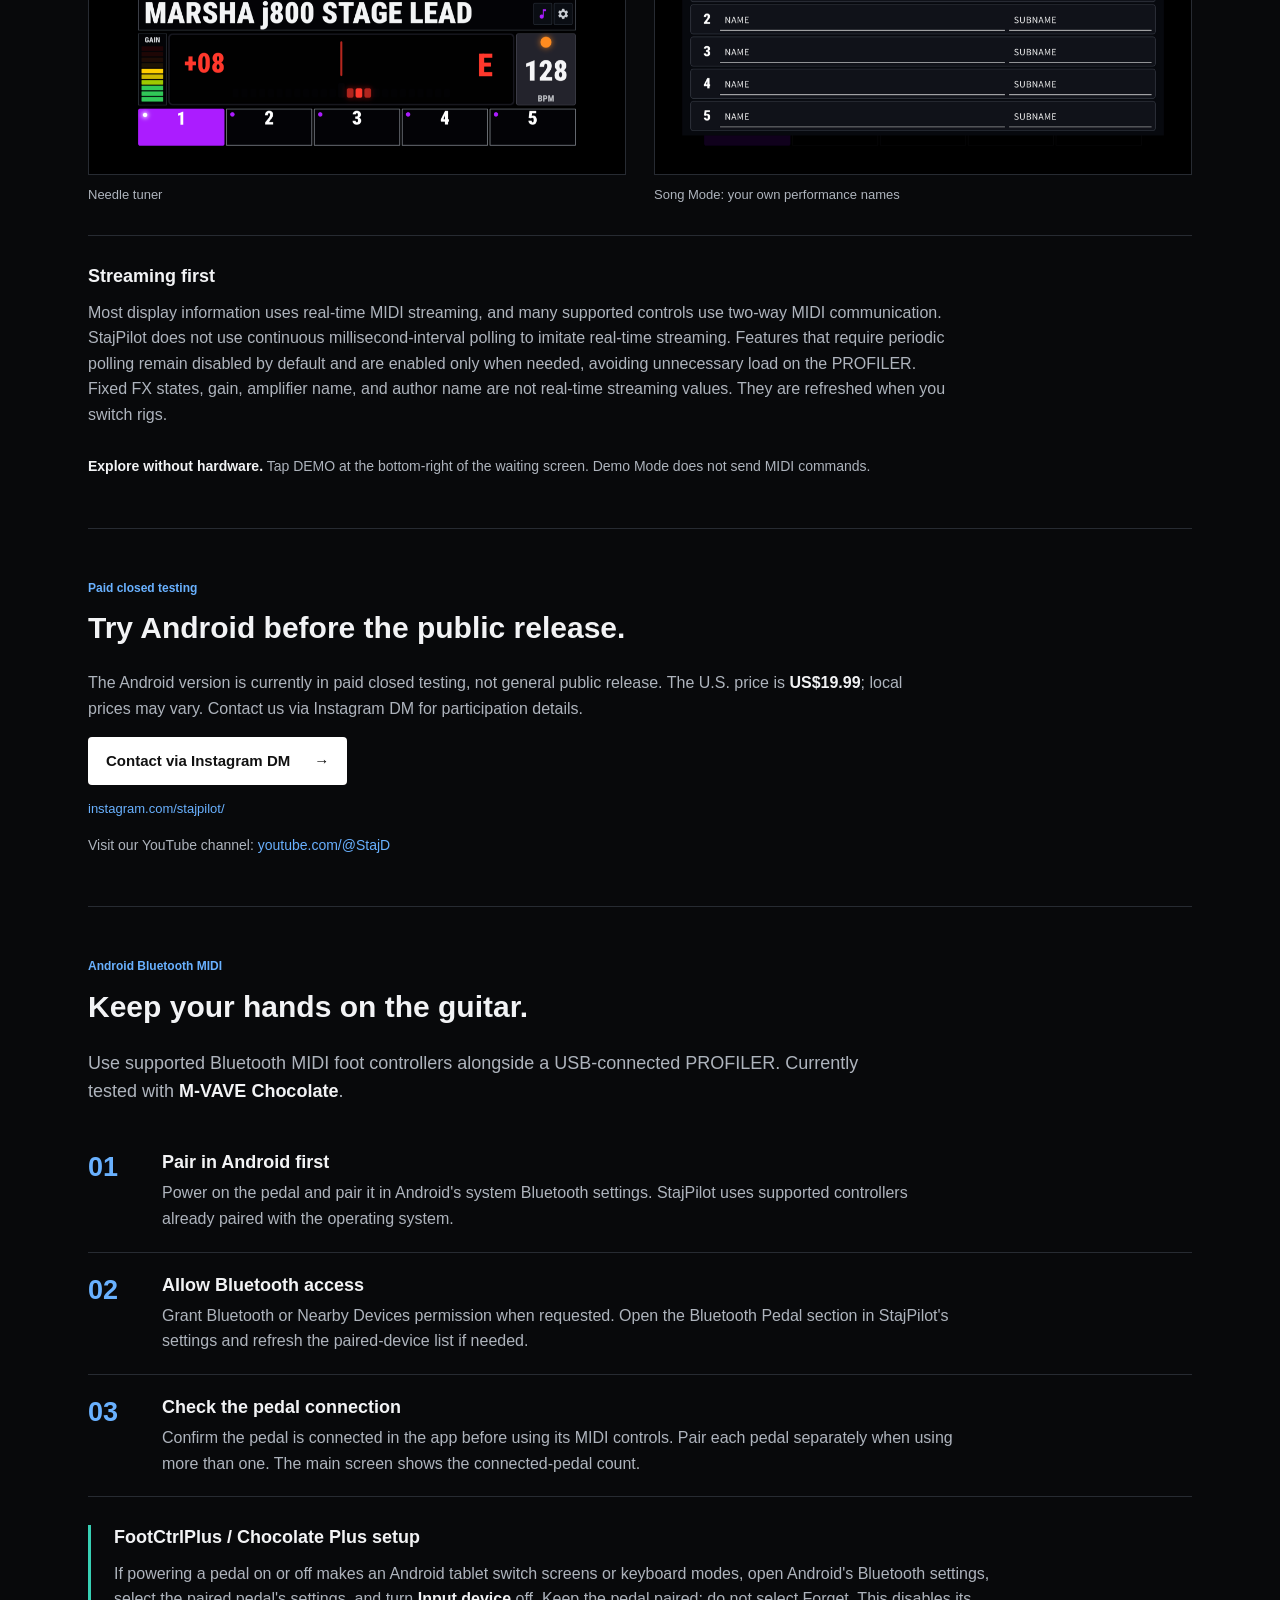
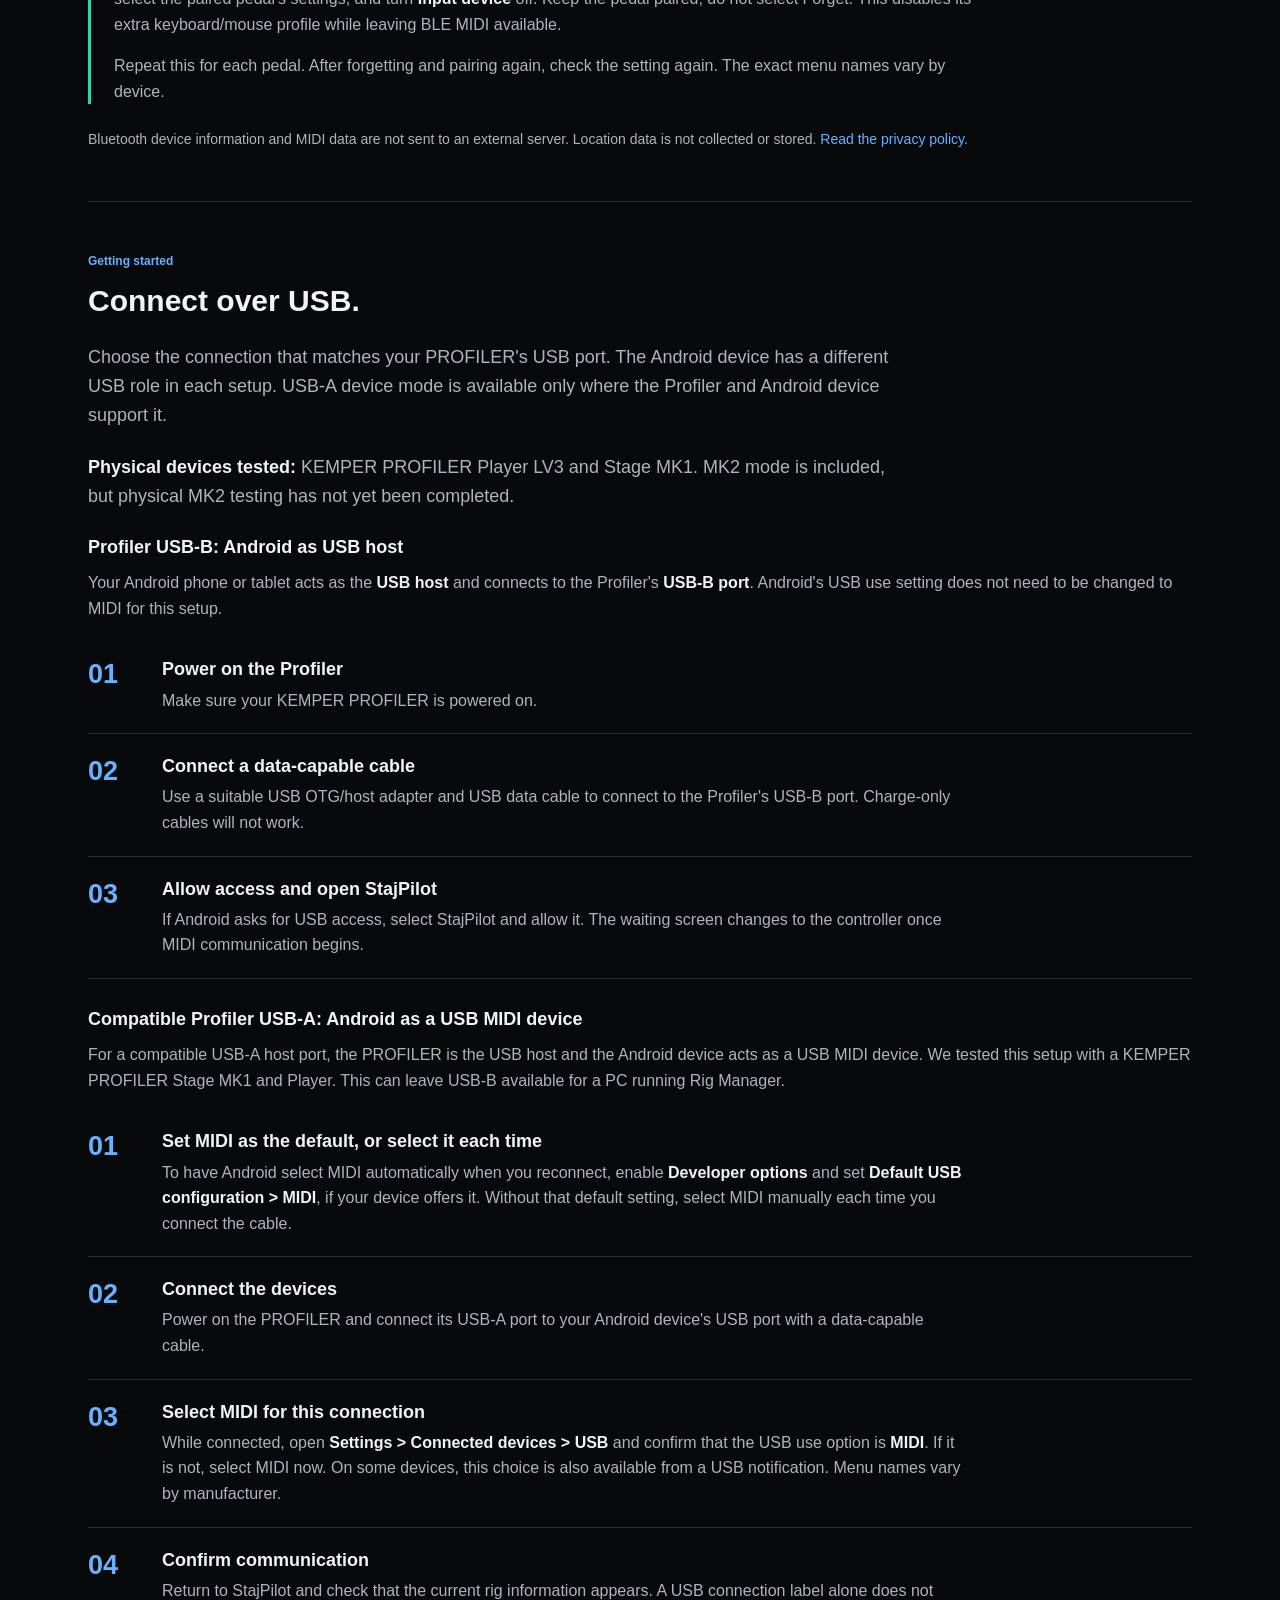
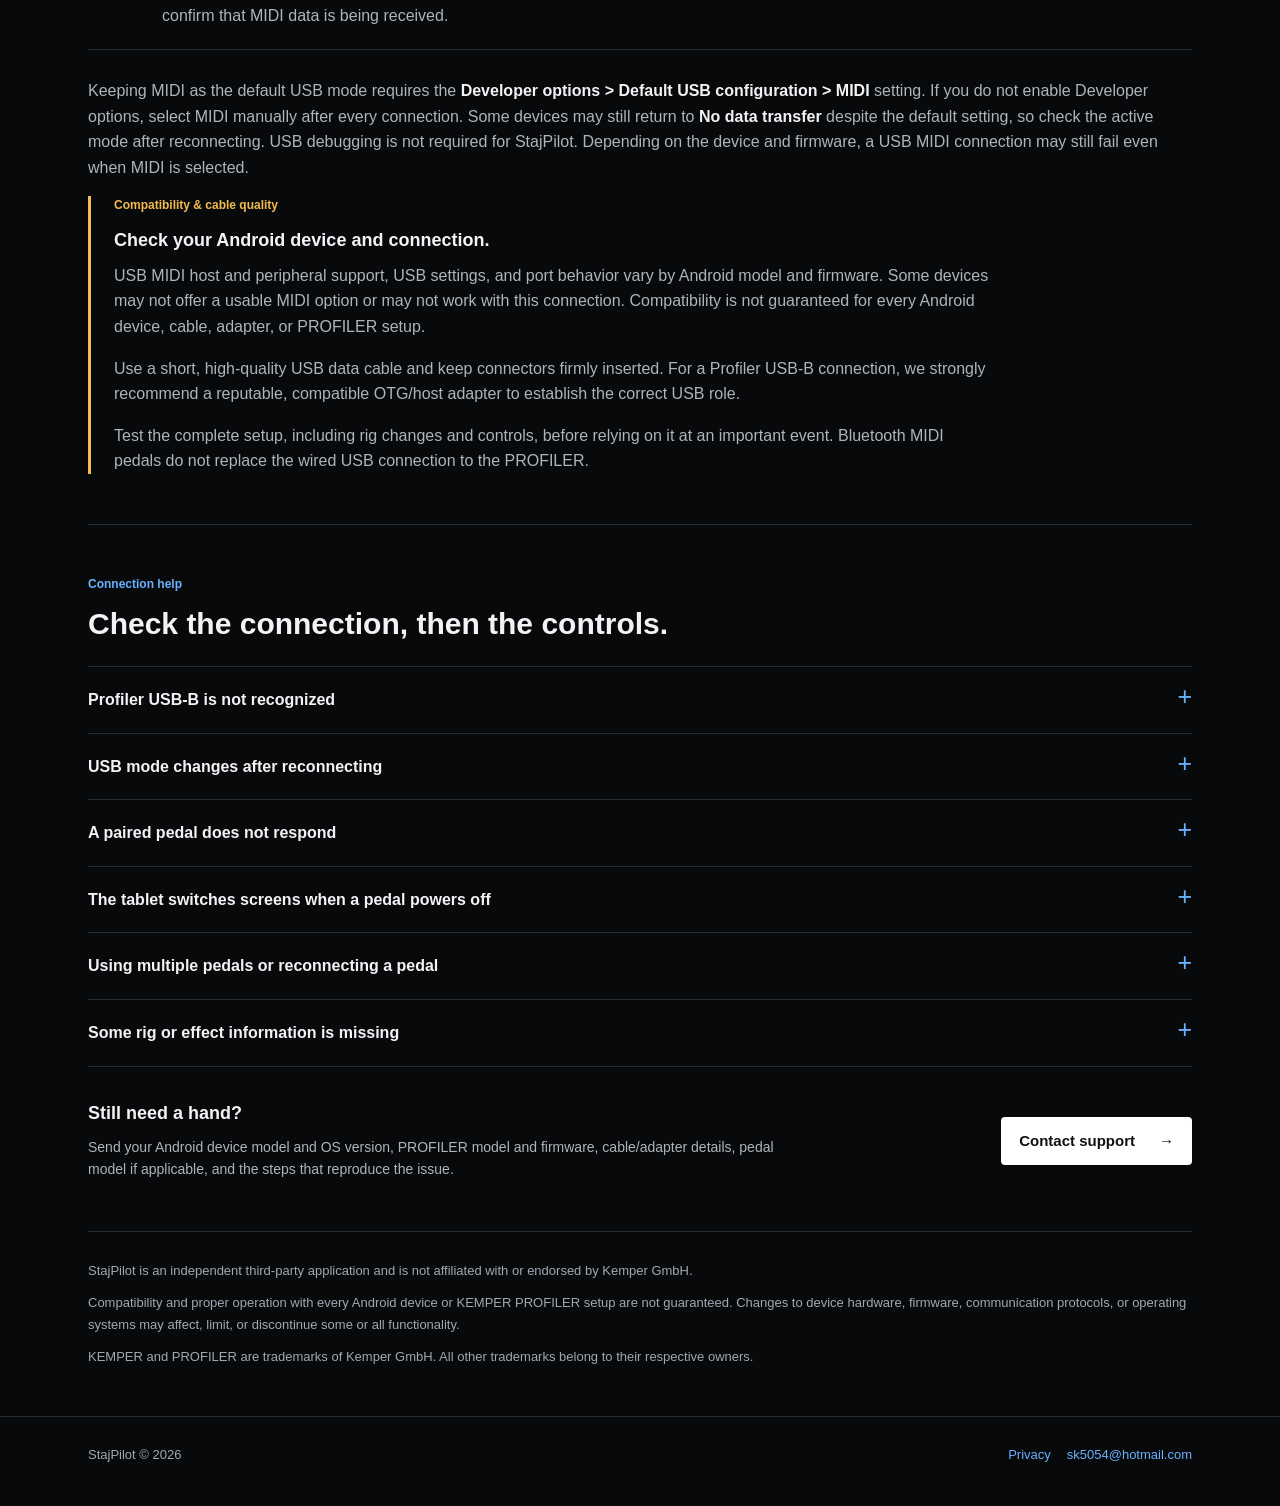
==== commit ad3ae4f0: "Present full KEMPER PROFILER lineup across site" ====
--- a/android/index.html
+++ b/android/index.html
@@ -4,9 +4,9 @@
   <meta charset="UTF-8">
   <meta name="viewport" content="width=device-width, initial-scale=1">
   <title>StajPilot for Android | USB MIDI Controller &amp; Closed Testing</title>
-  <meta name="description" content="StajPilot for Android phones and tablets: USB MIDI control for KEMPER PROFILER Player and supported Stage setups, Bluetooth MIDI pedals, and paid closed-test access.">
+  <meta name="description" content="StajPilot for Android phones and tablets supports KEMPER PROFILER Player, Stage, Head, and Rack with Performance Mode, Song Mode, USB MIDI, and Bluetooth MIDI pedals.">
   <meta property="og:title" content="StajPilot for Android">
-  <meta property="og:description" content="A stage-ready controller for KEMPER PROFILER Player and supported Stage setups, with Bluetooth MIDI pedal support. Currently in paid closed testing.">
+  <meta property="og:description" content="A stage-ready display and MIDI controller for KEMPER PROFILER Player, Stage, Head, and Rack. Currently in paid closed testing.">
   <meta property="og:image" content="https://stajd.github.io/stajpilot/assets/images/android-main-controller.png">
   <meta property="og:url" content="https://stajd.github.io/stajpilot/android/">
   <meta property="og:type" content="website">
@@ -24,19 +24,19 @@
     <section class="intro" aria-labelledby="page-title">
       <p class="eyebrow">Android / Phones &amp; tablets</p>
       <h1 id="page-title">StajPilot for Android</h1>
-      <p class="intro-copy">A stage-ready MIDI controller and performance display for the <strong>KEMPER PROFILER Player</strong> and supported <strong>PROFILER Stage</strong> setups, with Bluetooth MIDI pedal support.</p>
+      <p class="intro-copy">A stage-ready MIDI controller and performance display for the <strong>KEMPER PROFILER Player, Stage, Head (Toaster), and Rack</strong>, including MK1 and MK2 modes.</p>
       <div class="intro-actions"><a class="action-link" href="https://www.instagram.com/stajpilot/">Ask about early access <span aria-hidden="true">&rarr;</span></a><a class="quiet-link" href="https://www.youtube.com/@StajD">YouTube <span aria-hidden="true">&nearr;</span></a></div>
-      <p class="access-note"><strong>Paid beta / Early access: US$14.99.</strong> More than 20 participants are already taking part. Contact us via Instagram DM for details.</p>
+      <p class="access-note"><strong>Paid closed testing: US$19.99 in the U.S.</strong> Contact us via Instagram DM for access; local Play prices may vary.</p>
       <figure class="main-screen"><img src="../assets/images/android-main-controller.png" width="1920" height="1080" fetchpriority="high" alt="StajPilot's landscape controller with eight effect blocks, detailed effect names, Fixed FX, rig information, gain, tempo and five slots"><figcaption>Rig information and essential controls, together on one landscape display.</figcaption></figure>
-      <ul class="essentials" aria-label="App essentials"><li>USB MIDI</li><li>Bluetooth MIDI pedals</li><li>No account</li><li>No subscription</li></ul>
+      <ul class="essentials" aria-label="App essentials"><li>Player / Stage / Head / Rack</li><li>Performance &amp; Browser Modes</li><li>USB MIDI</li><li>Bluetooth MIDI pedals</li><li>No subscription</li></ul>
     </section>
     <nav class="section-nav" aria-label="On this page"><a href="#features">Features</a><a href="#early-access">Closed testing</a><a href="#pedals">Bluetooth pedals</a><a href="#connect">Connect</a><a href="#troubleshooting">Troubleshooting</a></nav>
 
     <section class="page-section" id="features" aria-labelledby="features-title">
       <p class="eyebrow">On stage</p><h2 id="features-title">See your rig. Stay in control.</h2>
       <div class="feature-columns">
-        <div><h3>Effects, with their actual names</h3><p>See detailed effect names and the live on/off status of eight rig FX blocks. Touch a block to control it. Fixed FX have their own controls, with state updates when switching rigs rather than continuous real-time state synchronization. Touch and Always modes are available.</p><h3>Rigs and performance controls</h3><p>Five slot controls, bank navigation, rig names, author and amplifier names, and gain information. Use Tap Tempo or enter a BPM value directly. Pedal Morph display keeps the current pedal position visible.</p></div>
-        <div><h3>Needle &amp; Strobe tuners</h3><p>Choose the tuner display that suits you. Open it by double-tapping the rig-name area.</p><h3>Your own Song Mode</h3><p>A StajPilot feature for organizing custom song, slot and sub names across up to 125 banks and five slots per bank. Your setup stays on your device and is retained through normal app updates. Deleting the app may remove that data.</p></div>
+        <div><h3>Effects, with their actual names</h3><p>See detailed effect names and the live on/off status of eight rig FX blocks. Touch a block to control it. Fixed FX have their own controls, with state updates when switching rigs rather than continuous real-time state synchronization. Touch and Always modes are available where supported; Fixed FX controls are disabled for MK1 and in Browser Mode.</p><h3>Player, Performance &amp; Browser</h3><p>Choose Player, MK1, or MK2 in settings. On supported Profilers, view Performance names and five slots in Performance Mode. Browser Mode uses rig navigation instead of Performance slots. Rig, author and amplifier names, gain, Tap Tempo, and Pedal Morph display keep essential information close at hand.</p></div>
+        <div><h3>Needle &amp; Strobe tuners</h3><p>Choose the tuner display that suits you. Open it by double-tapping the rig-name area.</p><h3>Your own Song Mode</h3><p>Keep custom song, slot, and sub names for up to 125 banks and five slots per bank. Use multiple languages, emoji, and amp images without repeatedly asking the Profiler for those names. Browse 25 songs at a time in Song Select, edit on your device or in the <a href="../editor/index.html">web Song Editor</a>, and back up or import your library. Normal app updates retain your Song data; deleting the app may remove it.</p></div>
       </div>
       <div class="screen-gallery"><figure><img src="../assets/images/android-tuner.png" width="1920" height="1080" loading="lazy" alt="StajPilot Needle tuner interface"><figcaption>Needle tuner</figcaption></figure><figure><img src="../assets/images/android-song-editor.png" width="1920" height="1080" loading="lazy" alt="StajPilot Song editor with a song name and five slot name and subname entries"><figcaption>Song Mode: your own performance names</figcaption></figure></div>
       <div class="streaming-note"><h3>Streaming first</h3><p>Most display information uses real-time MIDI streaming, and many supported controls use two-way MIDI communication. StajPilot does not use continuous millisecond-interval polling to imitate real-time streaming. Features that require periodic polling remain disabled by default and are enabled only when needed, avoiding unnecessary load on the PROFILER.</p><p>Fixed FX states, gain, amplifier name, and author name are not real-time streaming values. They are refreshed when you switch rigs.</p></div>
@@ -45,8 +45,7 @@
 
     <section class="page-section" id="early-access" aria-labelledby="access-title">
       <p class="eyebrow">Paid closed testing</p><h2 id="access-title">Try Android before the public release.</h2>
-      <div class="testing-status"><div><strong>20+</strong><span>More than 20 participants in paid testing</span></div><div><strong>US$14.99</strong><span>Paid beta access, below the launch special price</span></div></div>
-      <p>The Android version is currently in paid closed testing, not general public release. If you would like to try it sooner, you can join the paid beta. The price is <strong>US$14.99, quoted in U.S. dollars.</strong> Contact us via Instagram DM for participation details.</p>
+      <p>The Android version is currently in paid closed testing, not general public release. The U.S. price is <strong>US$19.99</strong>; local prices may vary. Contact us via Instagram DM for participation details.</p>
       <a class="action-link" href="https://www.instagram.com/stajpilot/">Contact via Instagram DM <span aria-hidden="true">&rarr;</span></a>
       <p class="visible-address"><a href="https://www.instagram.com/stajpilot/">instagram.com/stajpilot/</a></p>
       <p class="video-link">Visit our YouTube channel: <a href="https://www.youtube.com/@StajD">youtube.com/@StajD</a></p>
@@ -66,16 +65,17 @@
 
     <section class="page-section" id="connect" aria-labelledby="connect-title">
       <p class="eyebrow">Getting started</p><h2 id="connect-title">Connect over USB.</h2>
-      <p class="section-intro">Choose the connection that matches your PROFILER's USB port. The Android device has a different USB role in each setup. The Player can use either connection.</p>
-      <h3>Player USB-B: Android as USB host</h3>
-      <p>Your Android phone or tablet acts as the <strong>USB host</strong>. The Player connects through its <strong>USB-B port</strong>. Android's USB use setting does not need to be changed to MIDI for this setup.</p>
+      <p class="section-intro">Choose the connection that matches your PROFILER's USB port. The Android device has a different USB role in each setup. USB-A device mode is available only where the Profiler and Android device support it.</p>
+      <p class="section-intro"><strong>Physical devices tested:</strong> KEMPER PROFILER Player LV3 and Stage MK1. MK2 mode is included, but physical MK2 testing has not yet been completed.</p>
+      <h3>Profiler USB-B: Android as USB host</h3>
+      <p>Your Android phone or tablet acts as the <strong>USB host</strong> and connects to the Profiler's <strong>USB-B port</strong>. Android's USB use setting does not need to be changed to MIDI for this setup.</p>
       <ol class="setup-steps">
-        <li><span class="step-number" aria-hidden="true">01</span><div><h3>Power on the Player</h3><p>Make sure your KEMPER PROFILER Player is powered on.</p></div></li>
-        <li><span class="step-number" aria-hidden="true">02</span><div><h3>Connect a data-capable cable</h3><p>Use a suitable USB OTG/host adapter and USB data cable to connect to the Player's USB-B port. Charge-only cables will not work.</p></div></li>
+        <li><span class="step-number" aria-hidden="true">01</span><div><h3>Power on the Profiler</h3><p>Make sure your KEMPER PROFILER is powered on.</p></div></li>
+        <li><span class="step-number" aria-hidden="true">02</span><div><h3>Connect a data-capable cable</h3><p>Use a suitable USB OTG/host adapter and USB data cable to connect to the Profiler's USB-B port. Charge-only cables will not work.</p></div></li>
         <li><span class="step-number" aria-hidden="true">03</span><div><h3>Allow access and open StajPilot</h3><p>If Android asks for USB access, select StajPilot and allow it. The waiting screen changes to the controller once MIDI communication begins.</p></div></li>
       </ol>
-      <h3>Player or Stage USB-A: Android as a USB MIDI device</h3>
-      <p>For a USB-A connection, the PROFILER is the USB host and the Android device acts as a USB MIDI device. We tested this setup with a KEMPER PROFILER Stage MK1. The same USB role applies to the Player's USB-A port.</p>
+      <h3>Compatible Profiler USB-A: Android as a USB MIDI device</h3>
+      <p>For a compatible USB-A host port, the PROFILER is the USB host and the Android device acts as a USB MIDI device. We tested this setup with a KEMPER PROFILER Stage MK1 and Player. This can leave USB-B available for a PC running Rig Manager.</p>
       <ol class="setup-steps">
         <li><span class="step-number" aria-hidden="true">01</span><div><h3>Set MIDI as the default, or select it each time</h3><p>To have Android select MIDI automatically when you reconnect, enable <strong>Developer options</strong> and set <strong>Default USB configuration &gt; MIDI</strong>, if your device offers it. Without that default setting, select MIDI manually each time you connect the cable.</p></div></li>
         <li><span class="step-number" aria-hidden="true">02</span><div><h3>Connect the devices</h3><p>Power on the PROFILER and connect its USB-A port to your Android device's USB port with a data-capable cable.</p></div></li>
@@ -83,14 +83,14 @@
         <li><span class="step-number" aria-hidden="true">04</span><div><h3>Confirm communication</h3><p>Return to StajPilot and check that the current rig information appears. A USB connection label alone does not confirm that MIDI data is being received.</p></div></li>
       </ol>
       <p>Keeping MIDI as the default USB mode requires the <strong>Developer options &gt; Default USB configuration &gt; MIDI</strong> setting. If you do not enable Developer options, select MIDI manually after every connection. Some devices may still return to <strong>No data transfer</strong> despite the default setting, so check the active mode after reconnecting. USB debugging is not required for StajPilot. Depending on the device and firmware, a USB MIDI connection may still fail even when MIDI is selected.</p>
-      <aside class="cable-guidance"><p class="eyebrow">Compatibility &amp; cable quality</p><h3>Check your Android device and connection.</h3><p>USB MIDI host and peripheral support, USB settings, and port behavior vary by Android model and firmware. Some devices may not offer a usable MIDI option or may not work with this connection. Compatibility is not guaranteed for every Android device, cable, adapter, or PROFILER setup.</p><p>Use a short, high-quality USB data cable and keep connectors firmly inserted. For the Player USB-B connection, we strongly recommend a reputable, compatible OTG/host adapter to establish the correct USB role.</p><p>Test the complete setup, including rig changes and controls, before relying on it at an important event. Bluetooth MIDI pedals do not replace the wired USB connection to the PROFILER.</p></aside>
+      <aside class="cable-guidance"><p class="eyebrow">Compatibility &amp; cable quality</p><h3>Check your Android device and connection.</h3><p>USB MIDI host and peripheral support, USB settings, and port behavior vary by Android model and firmware. Some devices may not offer a usable MIDI option or may not work with this connection. Compatibility is not guaranteed for every Android device, cable, adapter, or PROFILER setup.</p><p>Use a short, high-quality USB data cable and keep connectors firmly inserted. For a Profiler USB-B connection, we strongly recommend a reputable, compatible OTG/host adapter to establish the correct USB role.</p><p>Test the complete setup, including rig changes and controls, before relying on it at an important event. Bluetooth MIDI pedals do not replace the wired USB connection to the PROFILER.</p></aside>
     </section>
 
     <section class="page-section" id="troubleshooting" aria-labelledby="troubleshooting-title">
       <p class="eyebrow">Connection help</p><h2 id="troubleshooting-title">Check the connection, then the controls.</h2>
       <div class="faq-list">
-        <details><summary>Player USB-B is not recognized</summary><div class="faq-answer"><p>Confirm your Android device supports USB Host/OTG mode, the Player is powered on, and the connection is to its USB-B port. Try a different data cable and compatible OTG adapter. Android's USB settings and permission prompts vary by manufacturer.</p></div></details>
-        <details><summary>USB mode changes after reconnecting</summary><div class="faq-answer"><p>For a Player or Stage USB-A connection, set Developer options &gt; Default USB configuration &gt; MIDI if you want MIDI selected by default. Without that setting, select MIDI in Android's USB settings or notification each time you reconnect. Verify the active mode even with the default set, because behavior varies by device. For the Player USB-B connection, Android must be the USB host, so selecting the Android peripheral MIDI mode is not the fix. A compatible OTG/host adapter may help establish the host role.</p></div></details>
+        <details><summary>Profiler USB-B is not recognized</summary><div class="faq-answer"><p>Confirm your Android device supports USB Host/OTG mode, the Profiler is powered on, and the connection is to its USB-B port. Try a different data cable and compatible OTG adapter. Android's USB settings and permission prompts vary by manufacturer.</p></div></details>
+        <details><summary>USB mode changes after reconnecting</summary><div class="faq-answer"><p>For a compatible Profiler USB-A connection, set Developer options &gt; Default USB configuration &gt; MIDI if you want MIDI selected by default. Without that setting, select MIDI in Android's USB settings or notification each time you reconnect. Verify the active mode even with the default set, because behavior varies by device. For a Profiler USB-B connection, Android must be the USB host, so selecting the Android peripheral MIDI mode is not the fix. A compatible OTG/host adapter may help establish the host role.</p></div></details>
         <details><summary>A paired pedal does not respond</summary><div class="faq-answer"><p>Confirm the pedal is paired in Android's Bluetooth settings, Bluetooth is on, and the app has the required permission. Check the Bluetooth Pedal section in StajPilot and refresh the paired-device list. Being paired is not the same as having an active MIDI connection.</p></div></details>
         <details><summary>The tablet switches screens when a pedal powers off</summary><div class="faq-answer"><p>For FootCtrlPlus/Chocolate Plus, turn Input device off in that pedal's Android Bluetooth settings and leave it paired. Repeat for every pedal. See the <a href="#pedals">Bluetooth setup notes</a> above.</p></div></details>
         <details><summary>Using multiple pedals or reconnecting a pedal</summary><div class="faq-answer"><p>Pair each supported pedal separately in Android. Keep saved pedals paired when turning them off. Once powered on again, check the app's connected status; refresh the list if necessary. Do not use Forget simply to power a pedal down.</p></div></details>
--- a/assets/styles.css
+++ b/assets/styles.css
@@ -98,6 +98,25 @@
 
 main.wide { max-width: 880px; }
 
+.home-preview { margin: 28px 0 8px; }
+.home-preview img { display: block; width: 100%; height: auto; }
+.home-preview figcaption { margin-top: 8px; color: var(--ink-dim); font-size: 13px; }
+
+.model-list { border-top: 1px solid var(--border); }
+.model-list > div {
+  display: grid;
+  grid-template-columns: minmax(150px, 1fr) 2fr;
+  gap: 18px;
+  padding: 18px 0;
+  border-bottom: 1px solid var(--border);
+}
+.model-list h3 { margin: 0; }
+.model-list p { margin: 0; color: var(--ink-dim); font-size: 15px; }
+.model-note { margin-top: 14px; color: var(--ink-dim); font-size: 14px; }
+@media (max-width: 560px) {
+  .model-list > div { grid-template-columns: 1fr; gap: 4px; }
+}
+
 h1 {
   font-size: clamp(28px, 5vw, 38px);
   font-weight: 800;
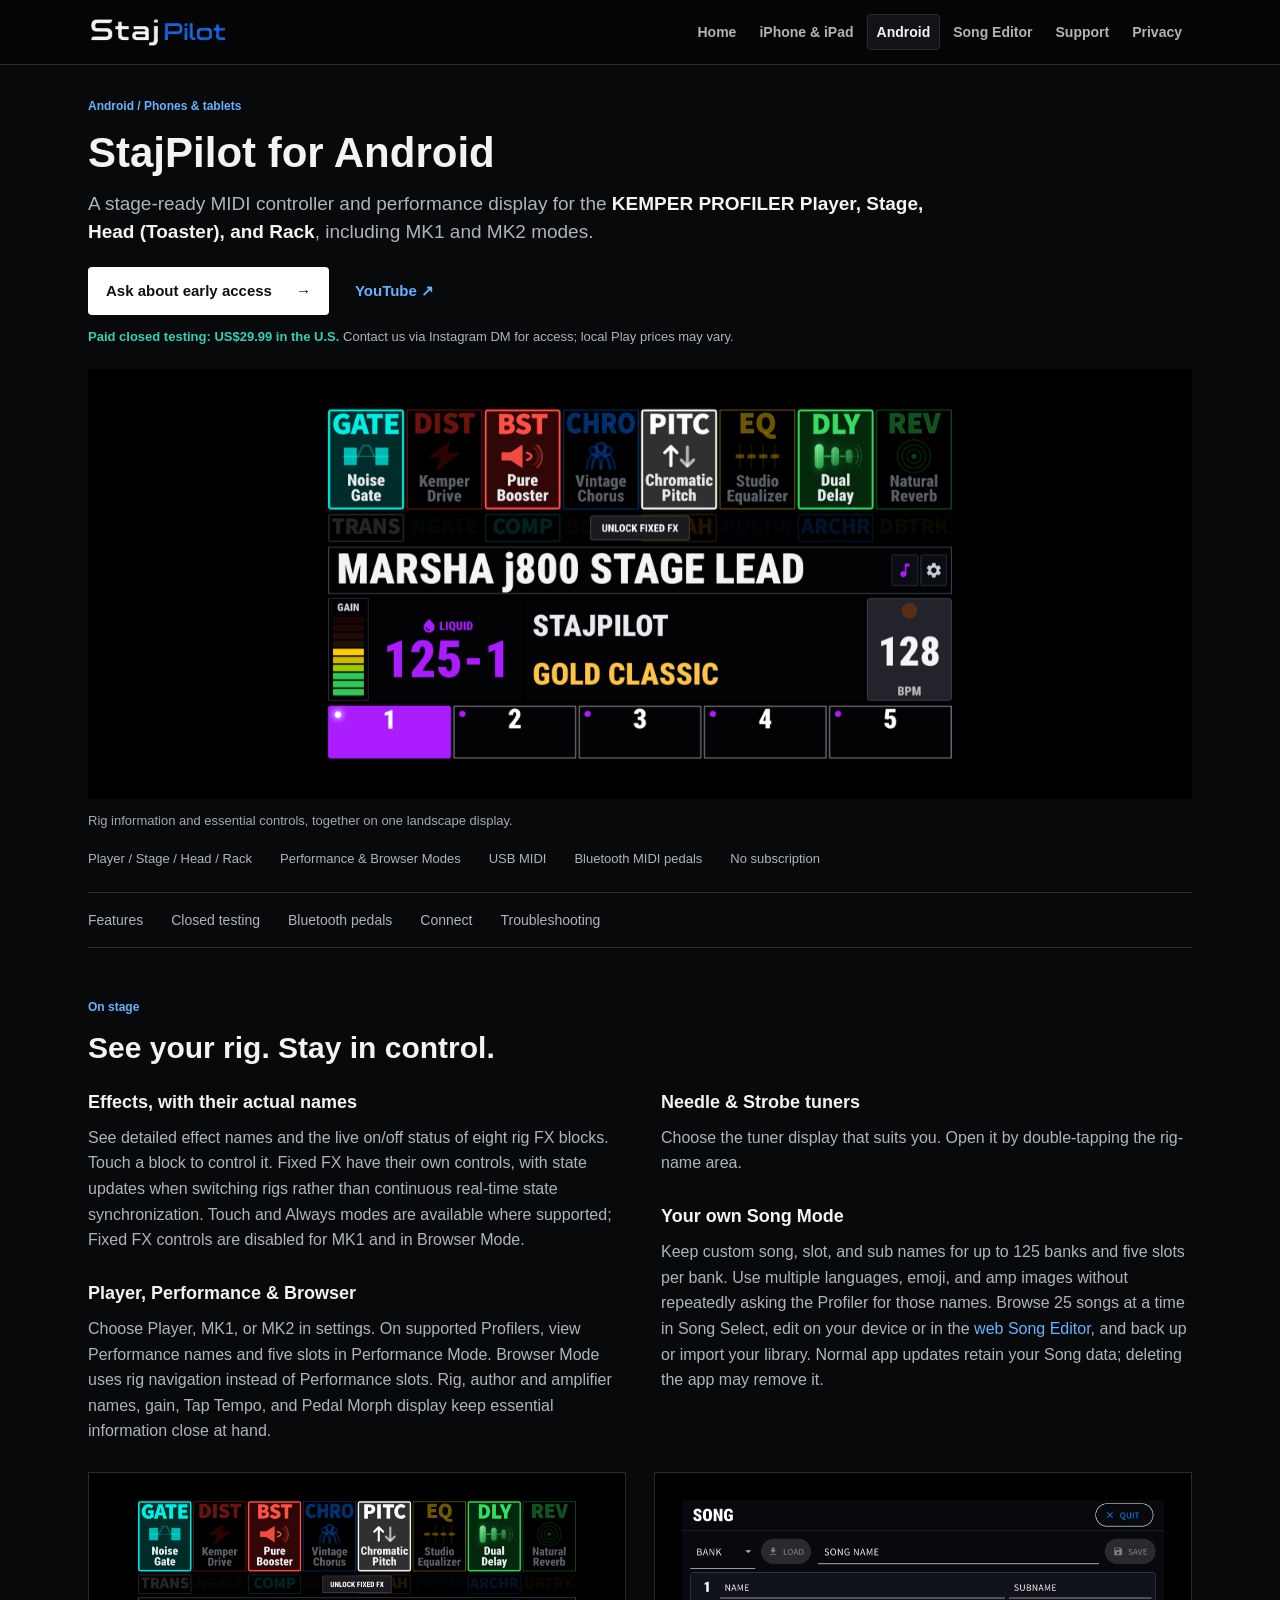
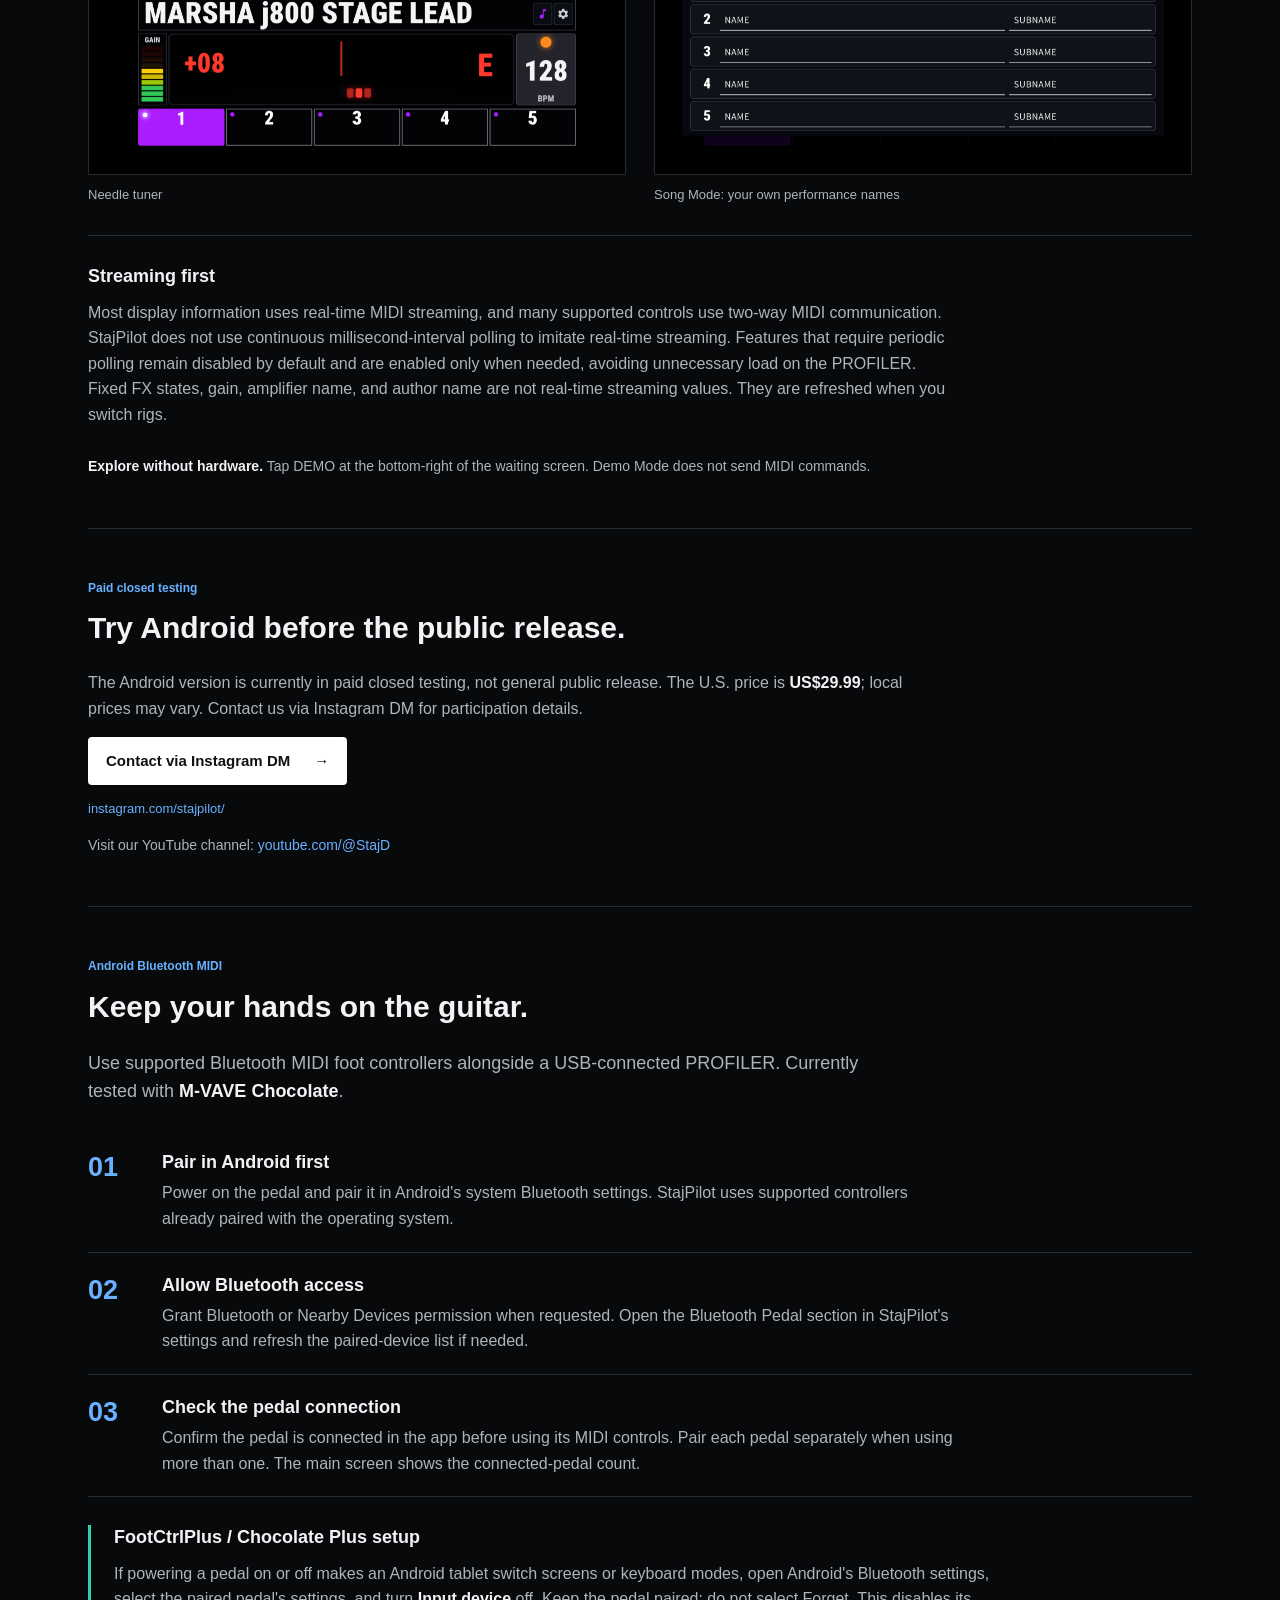
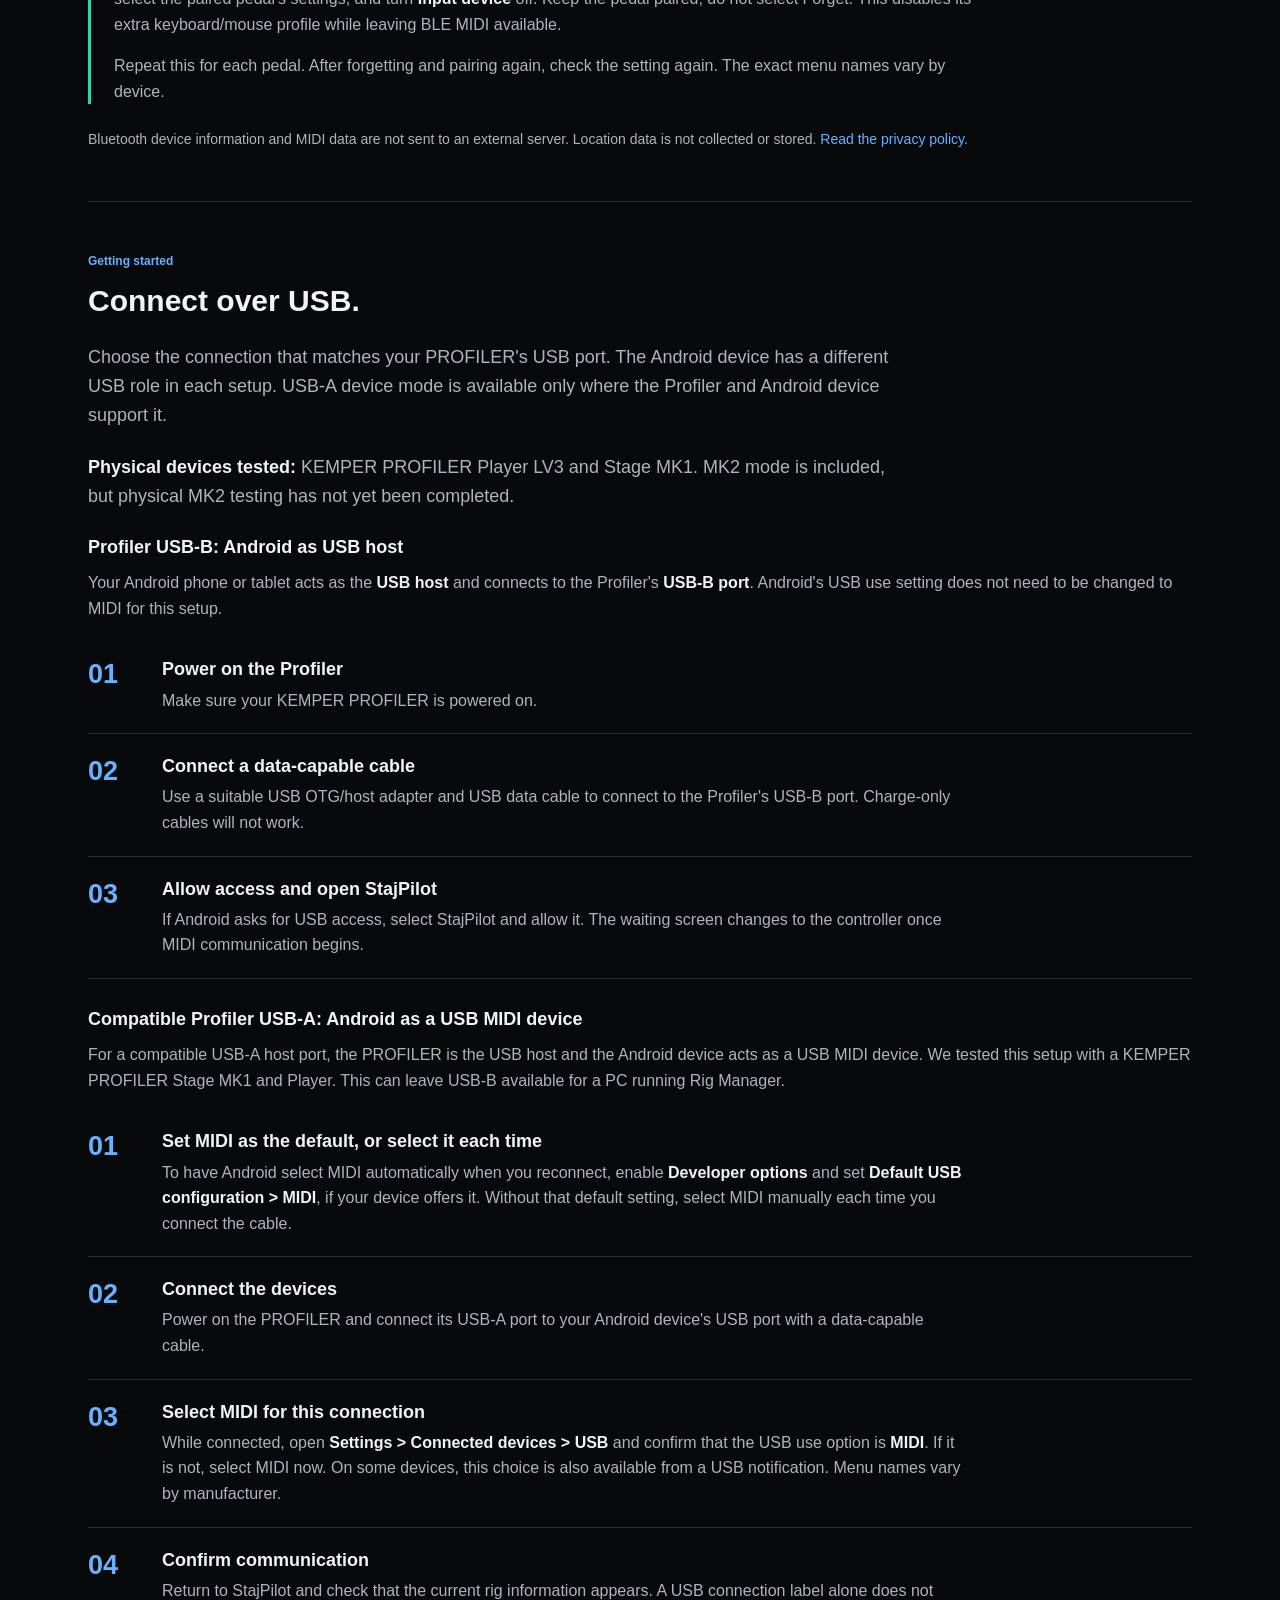
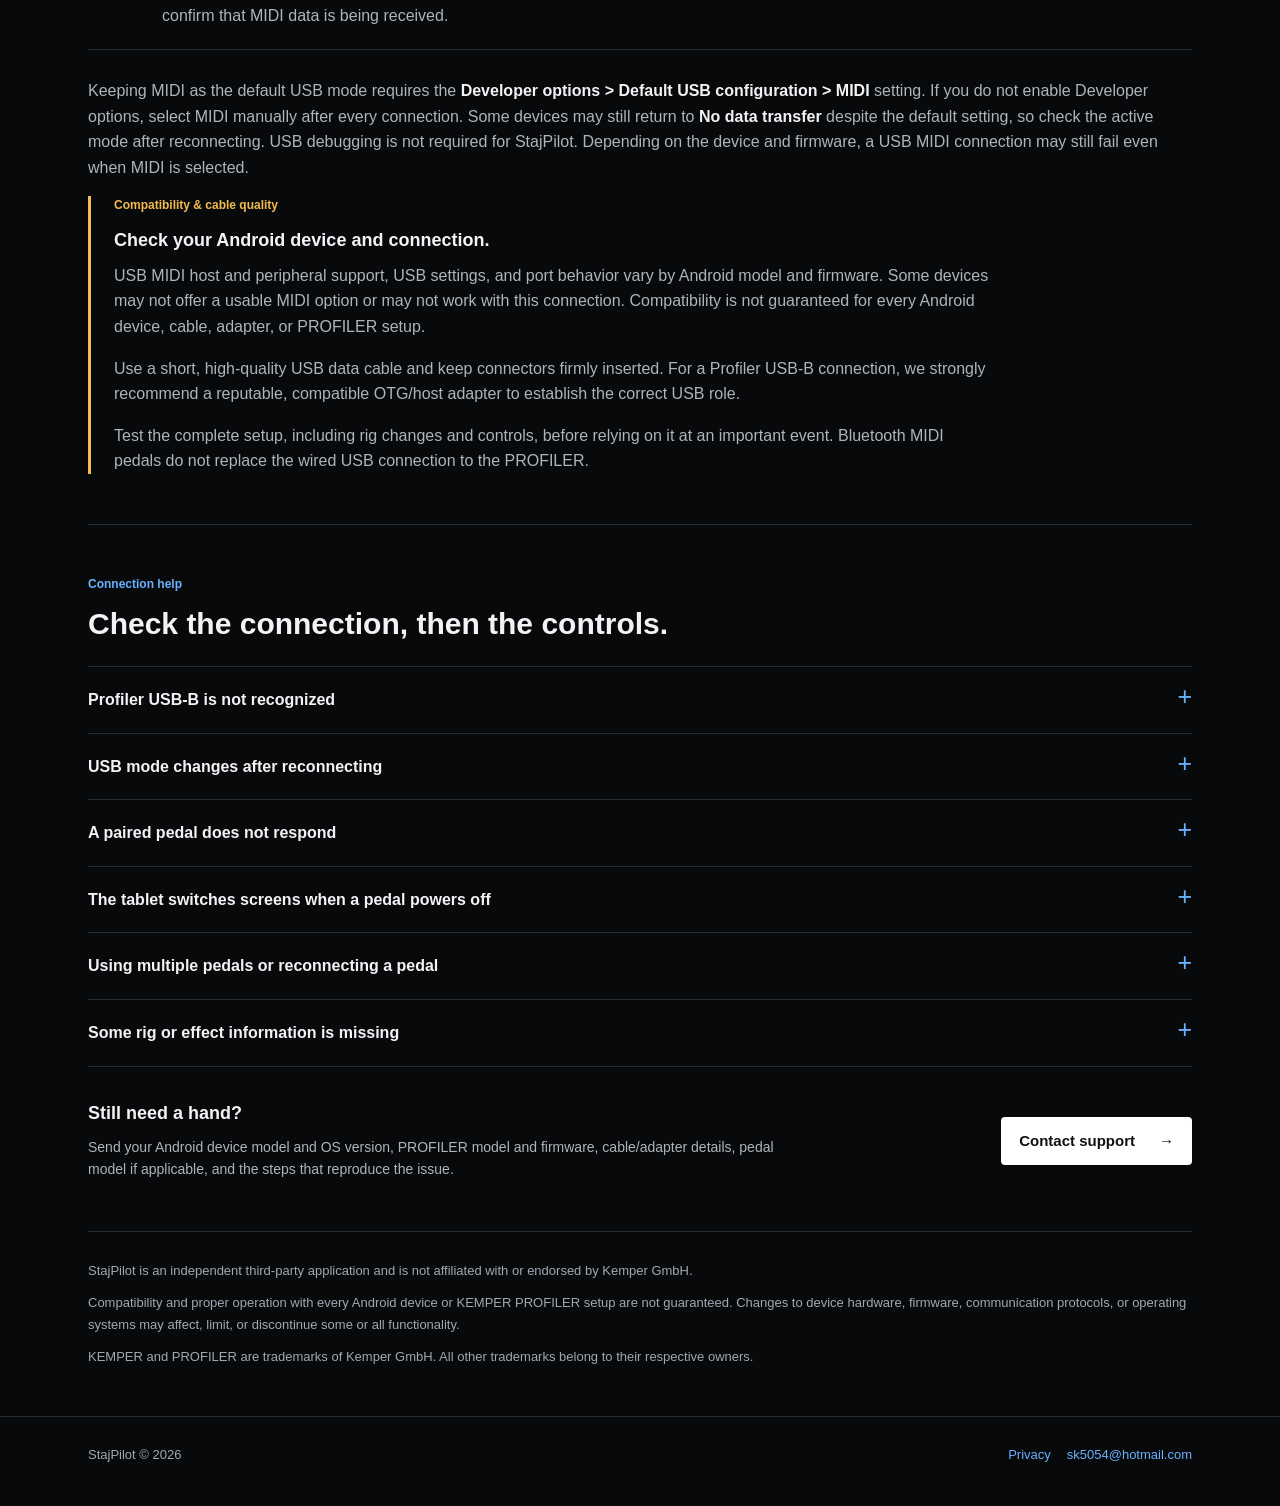
==== commit 3bd6505f: "Update Android price to US$29.99" ====
--- a/android/index.html
+++ b/android/index.html
@@ -26,7 +26,7 @@
       <h1 id="page-title">StajPilot for Android</h1>
       <p class="intro-copy">A stage-ready MIDI controller and performance display for the <strong>KEMPER PROFILER Player, Stage, Head (Toaster), and Rack</strong>, including MK1 and MK2 modes.</p>
       <div class="intro-actions"><a class="action-link" href="https://www.instagram.com/stajpilot/">Ask about early access <span aria-hidden="true">&rarr;</span></a><a class="quiet-link" href="https://www.youtube.com/@StajD">YouTube <span aria-hidden="true">&nearr;</span></a></div>
-      <p class="access-note"><strong>Paid closed testing: US$19.99 in the U.S.</strong> Contact us via Instagram DM for access; local Play prices may vary.</p>
+      <p class="access-note"><strong>Paid closed testing: US$29.99 in the U.S.</strong> Contact us via Instagram DM for access; local Play prices may vary.</p>
       <figure class="main-screen"><img src="../assets/images/android-main-controller.png" width="1920" height="1080" fetchpriority="high" alt="StajPilot's landscape controller with eight effect blocks, detailed effect names, Fixed FX, rig information, gain, tempo and five slots"><figcaption>Rig information and essential controls, together on one landscape display.</figcaption></figure>
       <ul class="essentials" aria-label="App essentials"><li>Player / Stage / Head / Rack</li><li>Performance &amp; Browser Modes</li><li>USB MIDI</li><li>Bluetooth MIDI pedals</li><li>No subscription</li></ul>
     </section>
@@ -45,7 +45,7 @@
 
     <section class="page-section" id="early-access" aria-labelledby="access-title">
       <p class="eyebrow">Paid closed testing</p><h2 id="access-title">Try Android before the public release.</h2>
-      <p>The Android version is currently in paid closed testing, not general public release. The U.S. price is <strong>US$19.99</strong>; local prices may vary. Contact us via Instagram DM for participation details.</p>
+      <p>The Android version is currently in paid closed testing, not general public release. The U.S. price is <strong>US$29.99</strong>; local prices may vary. Contact us via Instagram DM for participation details.</p>
       <a class="action-link" href="https://www.instagram.com/stajpilot/">Contact via Instagram DM <span aria-hidden="true">&rarr;</span></a>
       <p class="visible-address"><a href="https://www.instagram.com/stajpilot/">instagram.com/stajpilot/</a></p>
       <p class="video-link">Visit our YouTube channel: <a href="https://www.youtube.com/@StajD">youtube.com/@StajD</a></p>
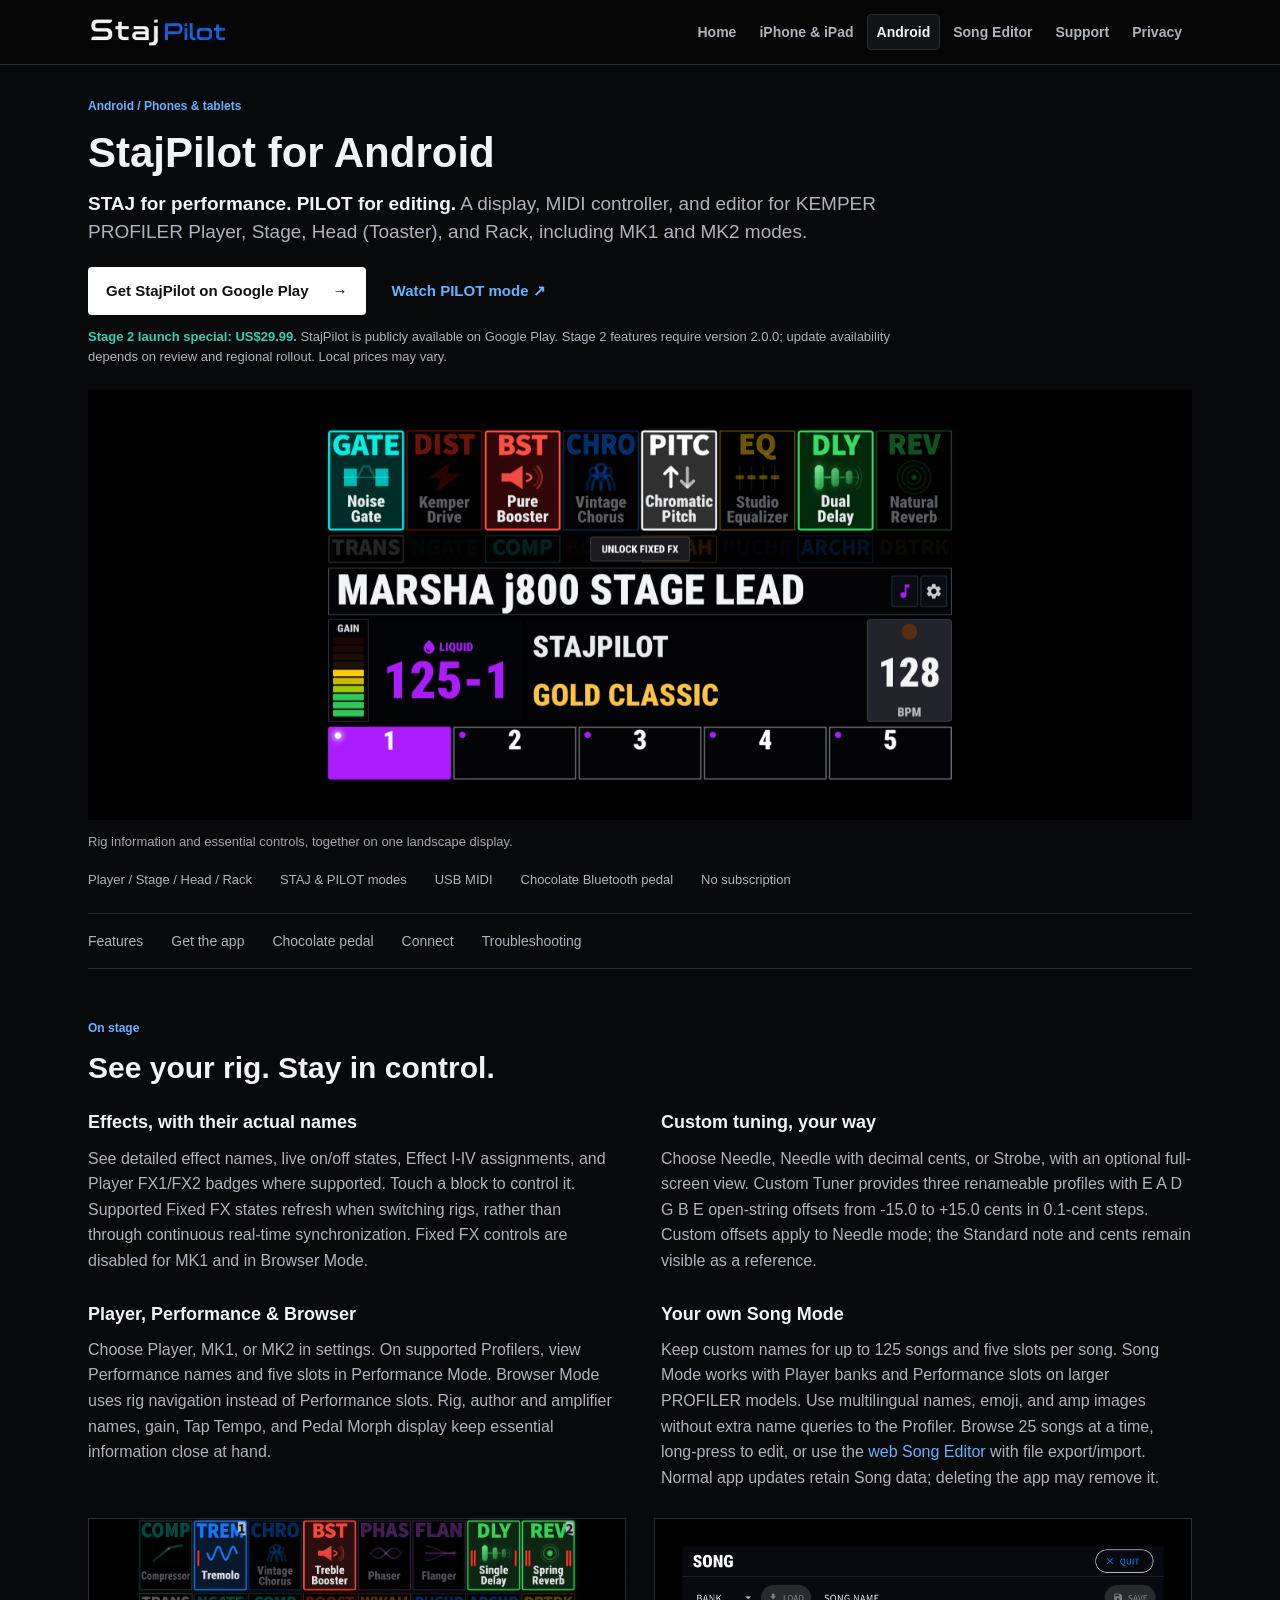
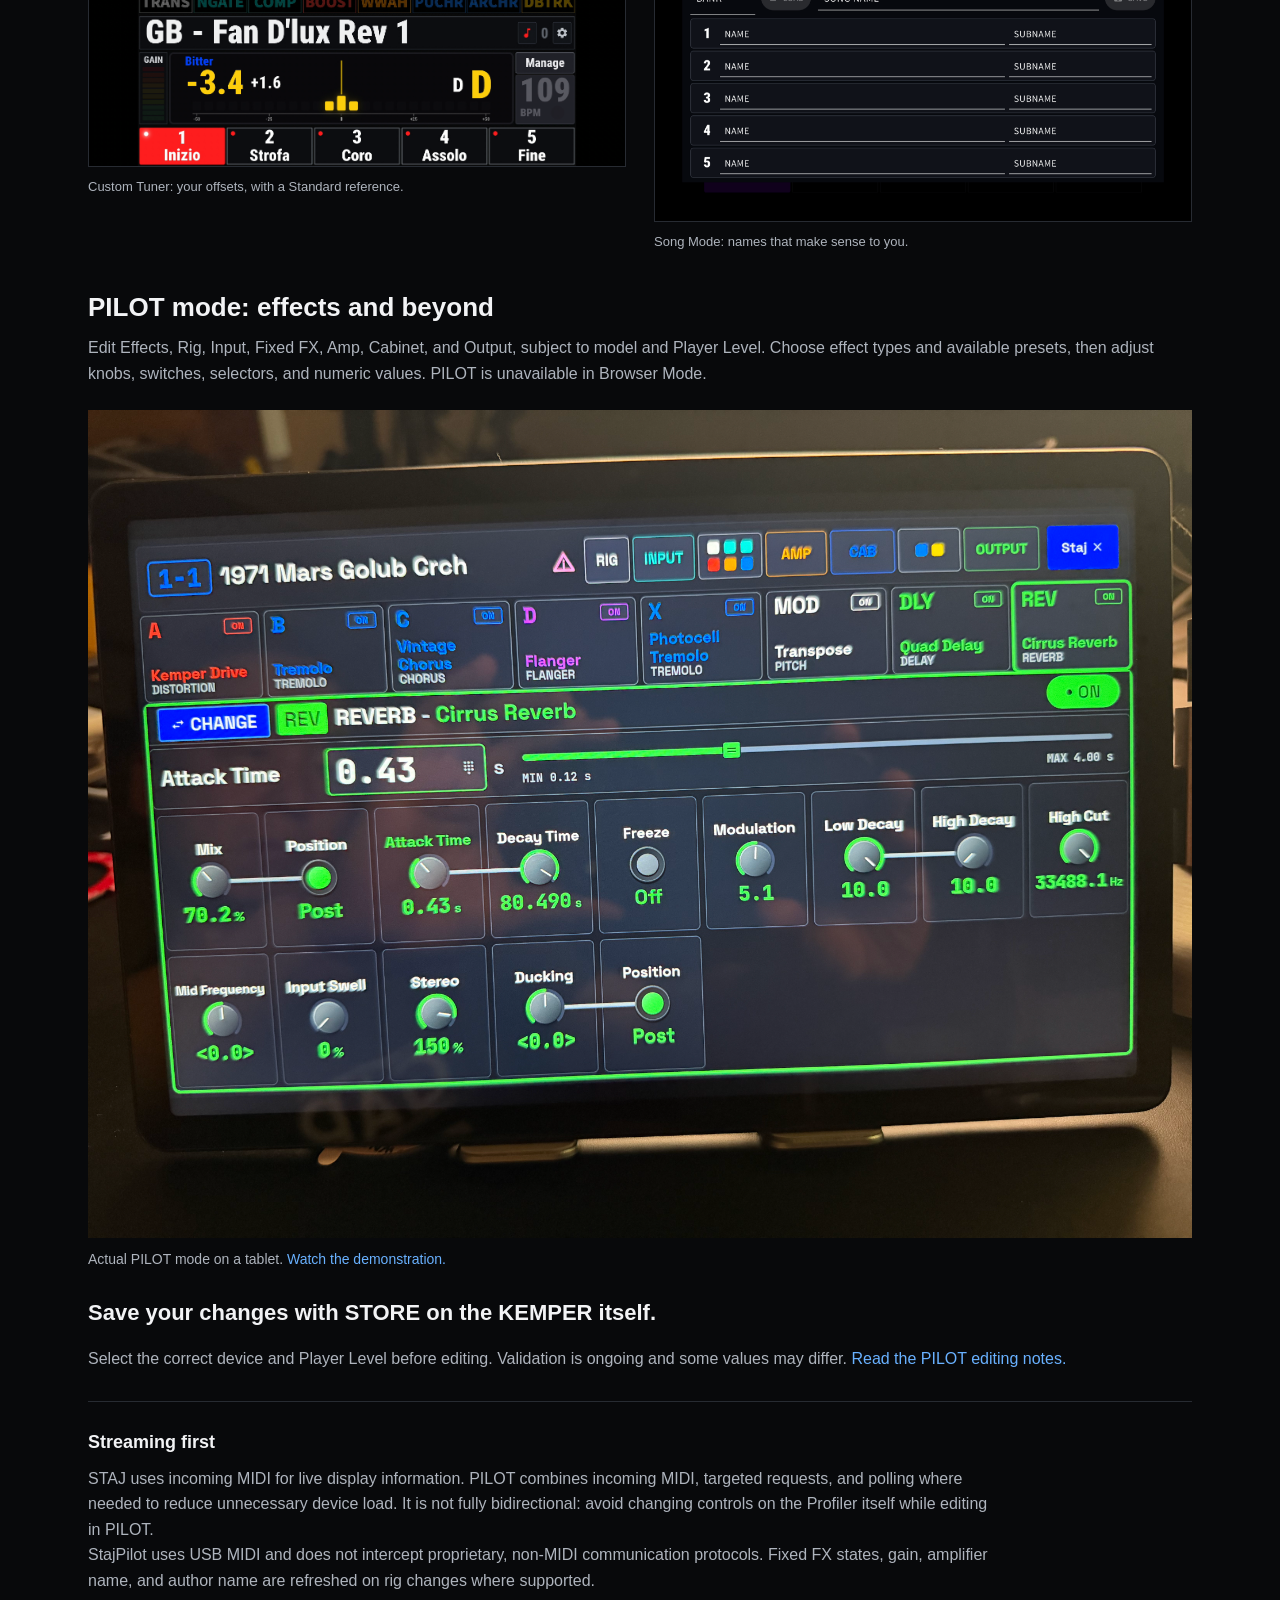
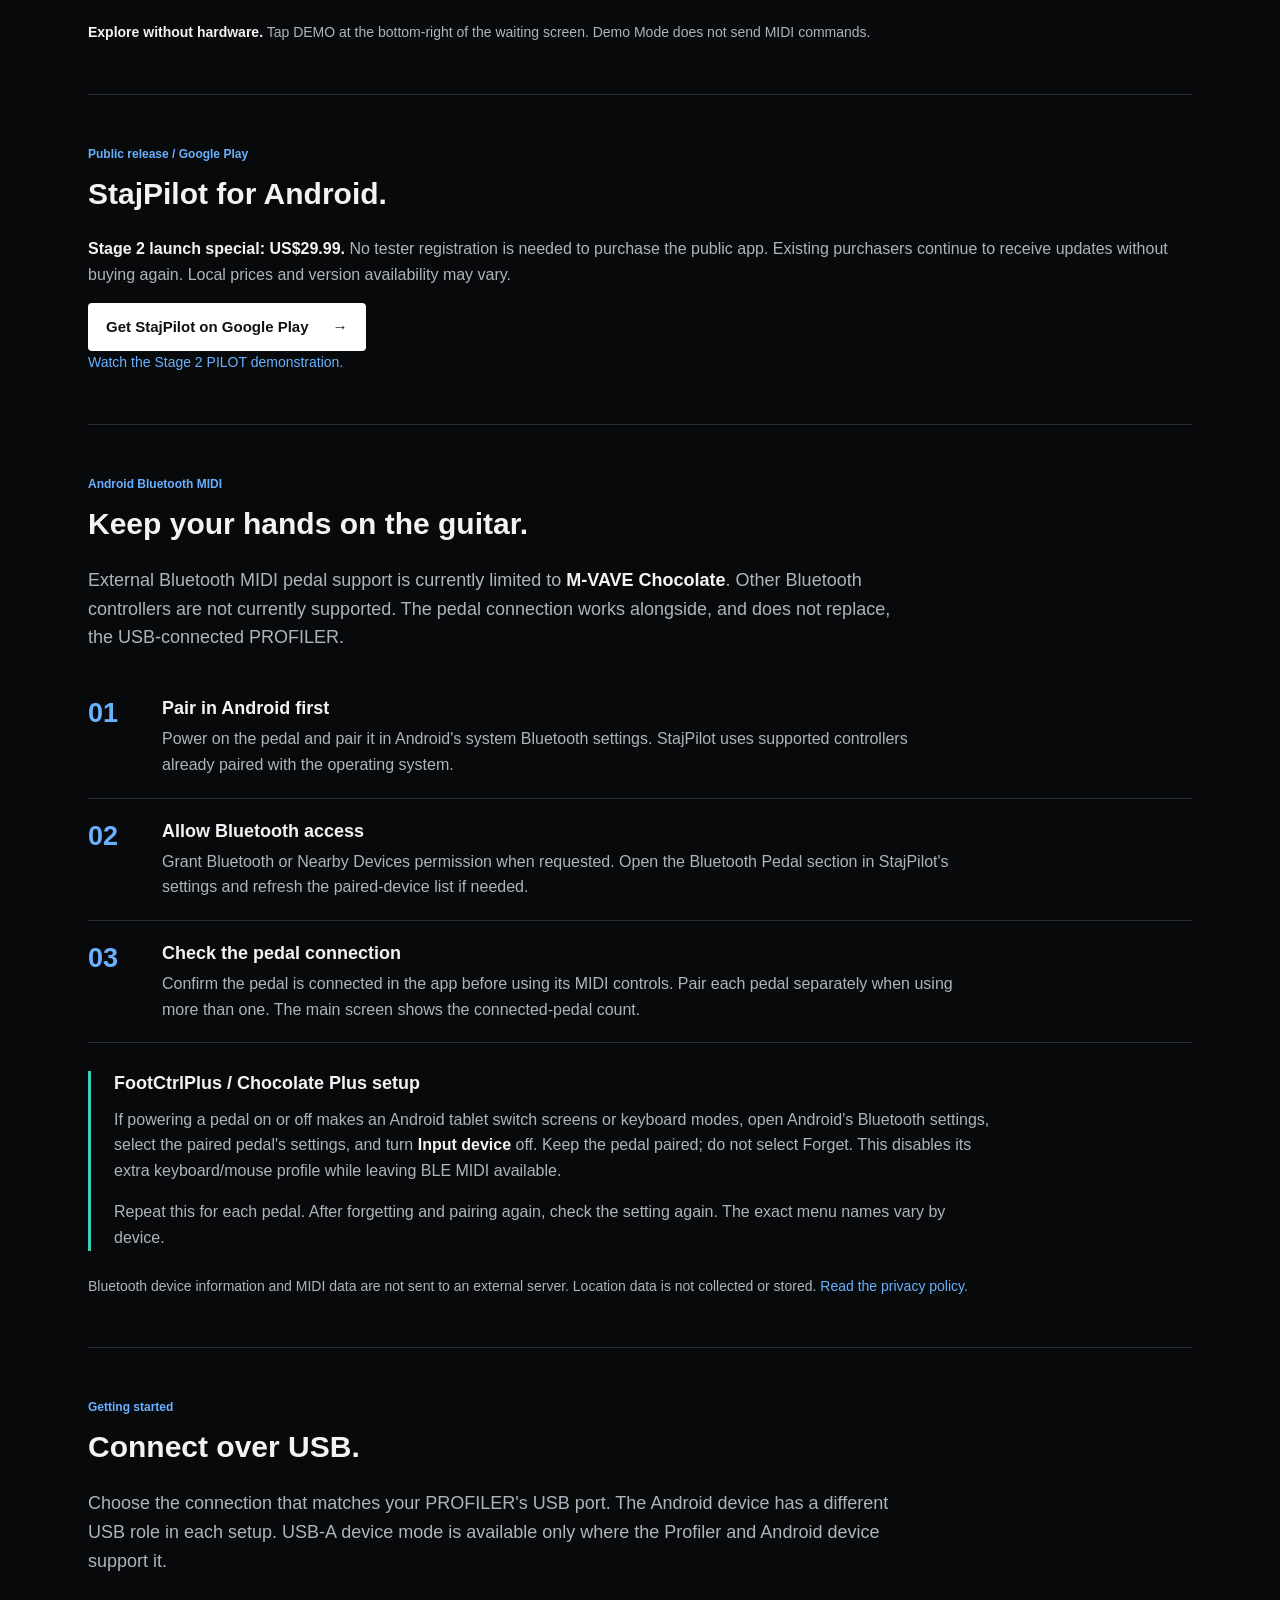
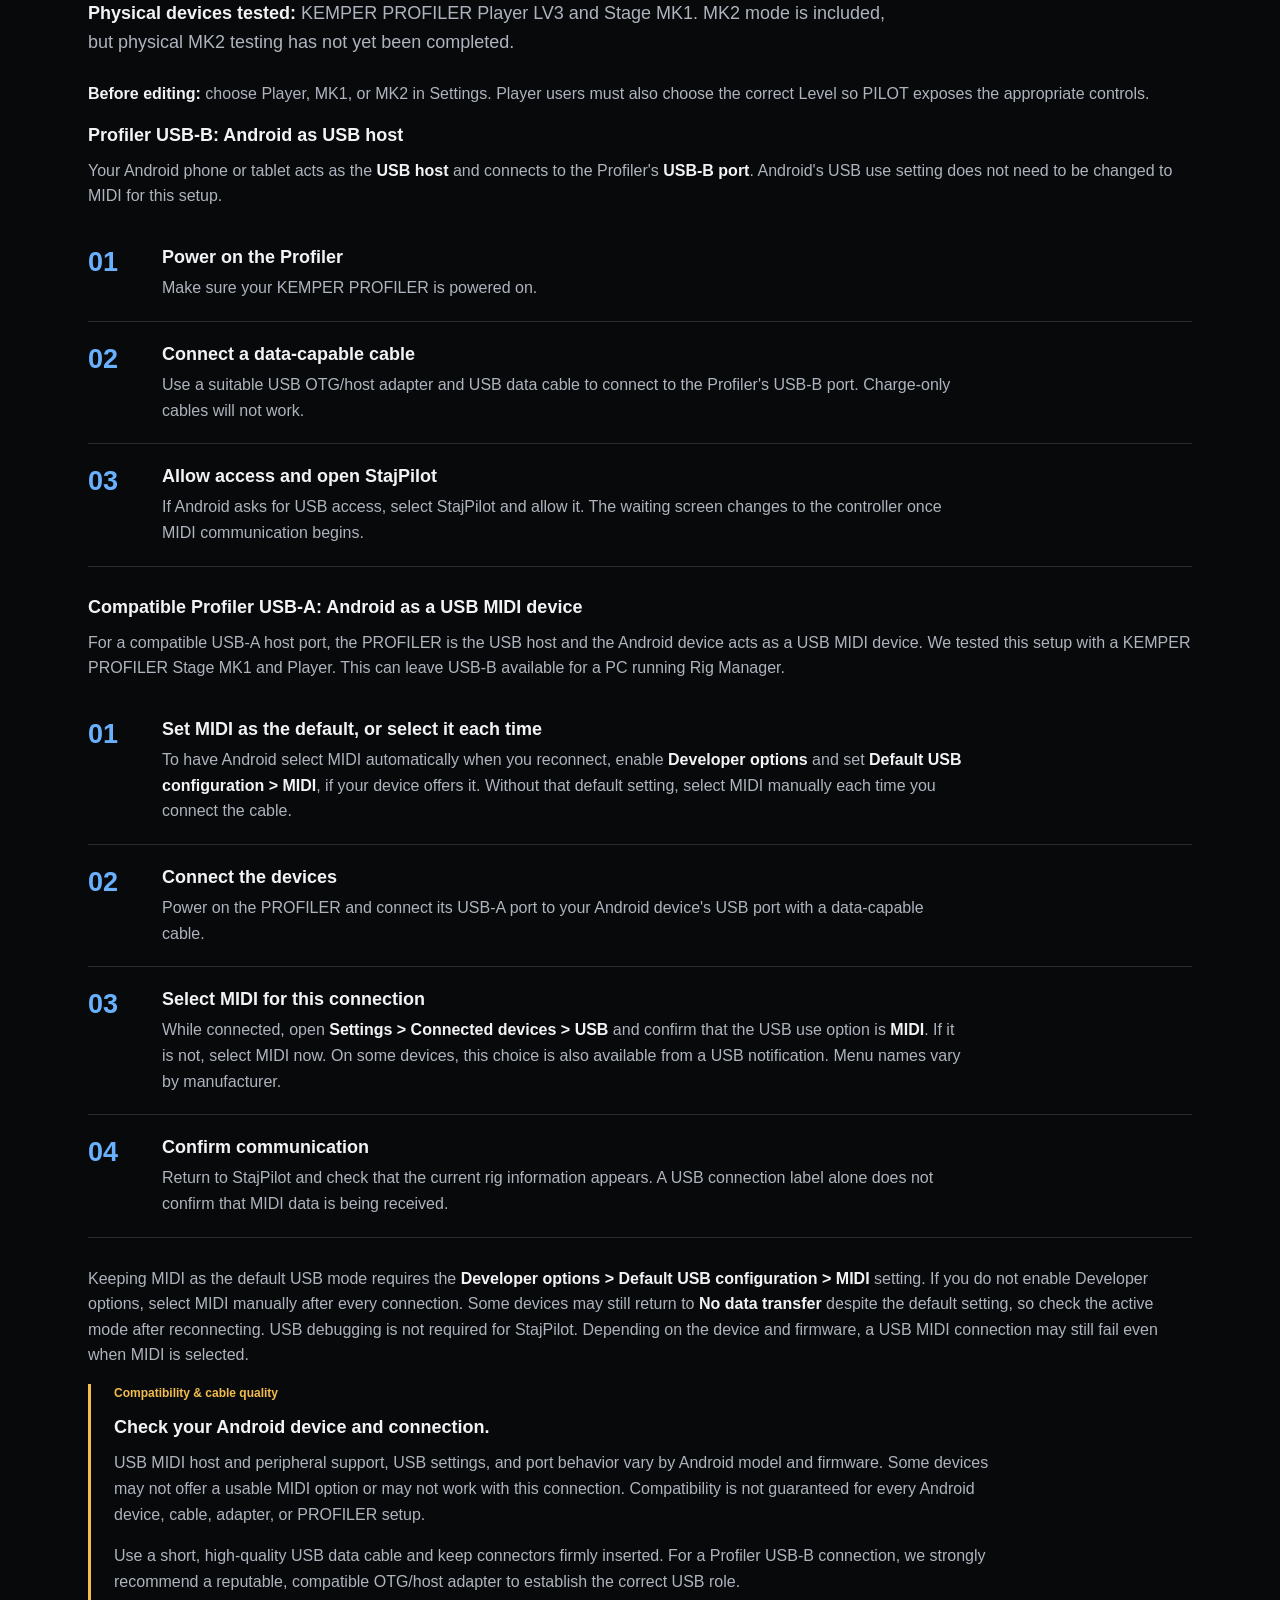
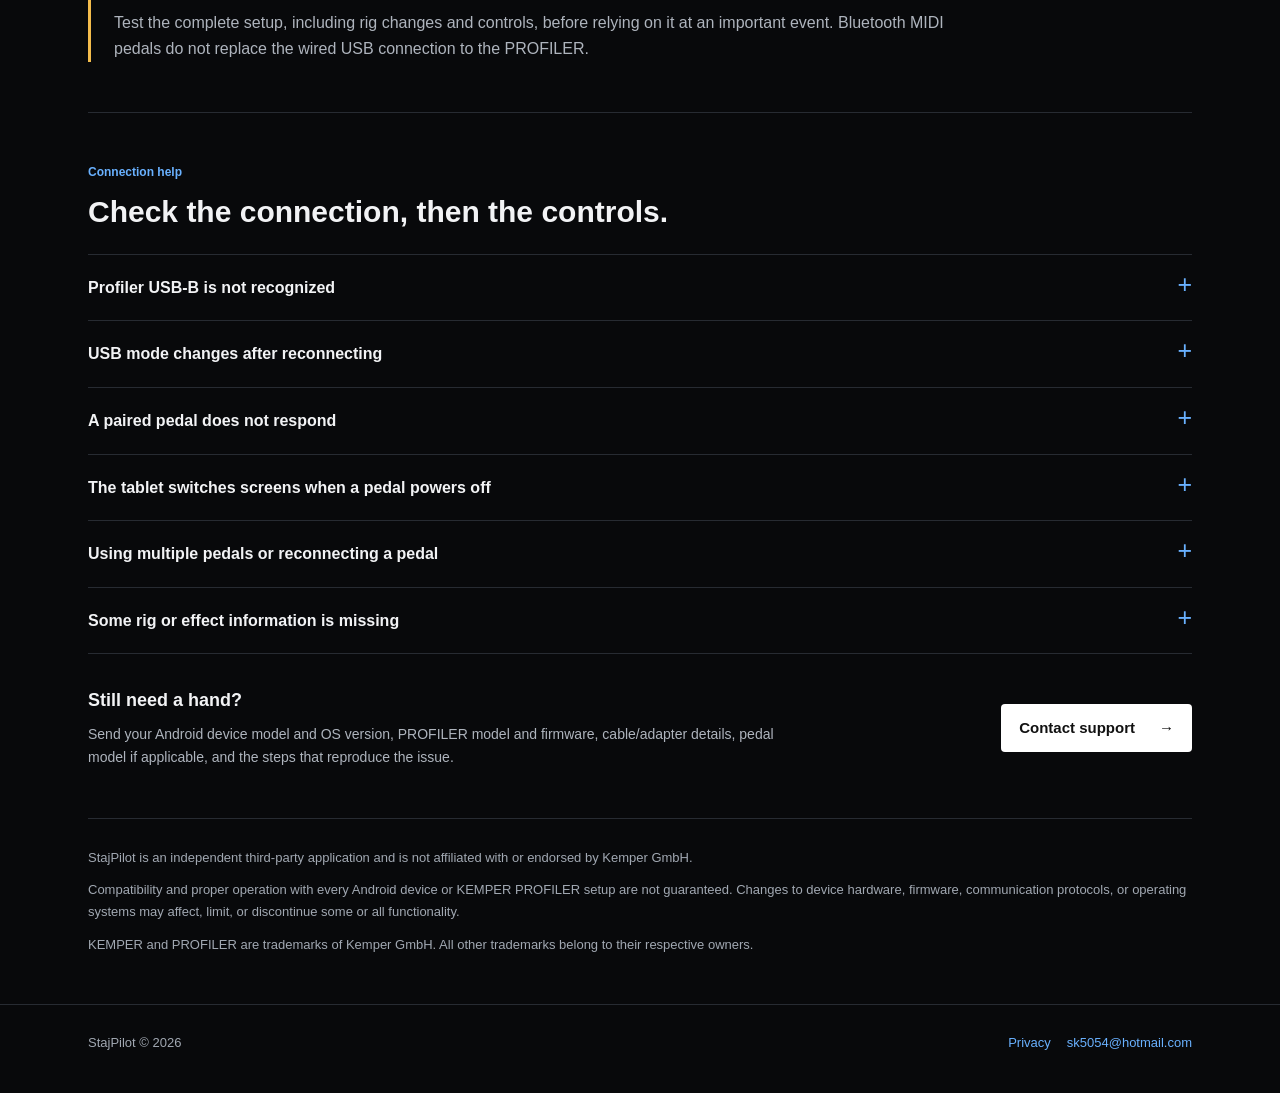
==== commit a9e5feca: "Introduce Stage 2 PILOT editing with real product photos" ====
--- a/android/index.html
+++ b/android/index.html
@@ -3,16 +3,17 @@
 <head>
   <meta charset="UTF-8">
   <meta name="viewport" content="width=device-width, initial-scale=1">
-  <title>StajPilot for Android | USB MIDI Controller &amp; Closed Testing</title>
-  <meta name="description" content="StajPilot for Android phones and tablets supports KEMPER PROFILER Player, Stage, Head, and Rack with Performance Mode, Song Mode, USB MIDI, and Bluetooth MIDI pedals.">
+  <title>StajPilot for Android | Stage 2 PILOT Editing</title>
+  <meta name="description" content="StajPilot on Google Play: STAJ performance control, PILOT editing, Song Mode and Custom Tuner for KEMPER PROFILER Player, Stage, Head and Rack.">
   <meta property="og:title" content="StajPilot for Android">
-  <meta property="og:description" content="A stage-ready display and MIDI controller for KEMPER PROFILER Player, Stage, Head, and Rack. Currently in paid closed testing.">
-  <meta property="og:image" content="https://stajd.github.io/stajpilot/assets/images/android-main-controller.png">
+  <meta property="og:description" content="StajPilot Stage 2: STAJ for performance, PILOT for editing on Android phones and tablets. Launch special: US$29.99.">
+  <meta property="og:image" content="https://stajd.github.io/stajpilot/assets/images/stage2-video.jpg">
   <meta property="og:url" content="https://stajd.github.io/stajpilot/android/">
   <meta property="og:type" content="website">
   <link rel="canonical" href="https://stajd.github.io/stajpilot/android/">
   <link rel="stylesheet" href="../assets/styles.css">
   <link rel="stylesheet" href="./android.css">
+  <link rel="stylesheet" href="../assets/stage2.css">
 </head>
 <body class="android-page">
   <a class="skip-link" href="#main">Skip to content</a>
@@ -24,36 +25,37 @@
     <section class="intro" aria-labelledby="page-title">
       <p class="eyebrow">Android / Phones &amp; tablets</p>
       <h1 id="page-title">StajPilot for Android</h1>
-      <p class="intro-copy">A stage-ready MIDI controller and performance display for the <strong>KEMPER PROFILER Player, Stage, Head (Toaster), and Rack</strong>, including MK1 and MK2 modes.</p>
-      <div class="intro-actions"><a class="action-link" href="https://www.instagram.com/stajpilot/">Ask about early access <span aria-hidden="true">&rarr;</span></a><a class="quiet-link" href="https://www.youtube.com/@StajD">YouTube <span aria-hidden="true">&nearr;</span></a></div>
-      <p class="access-note"><strong>Paid closed testing: US$29.99 in the U.S.</strong> Contact us via Instagram DM for access; local Play prices may vary.</p>
+      <p class="intro-copy"><strong>STAJ for performance. PILOT for editing.</strong> A display, MIDI controller, and editor for KEMPER PROFILER Player, Stage, Head (Toaster), and Rack, including MK1 and MK2 modes.</p>
+      <div class="intro-actions"><a class="action-link" href="https://play.google.com/store/apps/details?id=com.stajpilot.mobile">Get StajPilot on Google Play <span aria-hidden="true">&rarr;</span></a><a class="quiet-link" href="https://youtu.be/GtrqxNteZMw">Watch PILOT mode <span aria-hidden="true">&nearr;</span></a></div>
+      <p class="access-note"><strong>Stage 2 launch special: US$29.99.</strong> StajPilot is publicly available on Google Play. Stage 2 features require version 2.0.0; update availability depends on review and regional rollout. Local prices may vary.</p>
       <figure class="main-screen"><img src="../assets/images/android-main-controller.png" width="1920" height="1080" fetchpriority="high" alt="StajPilot's landscape controller with eight effect blocks, detailed effect names, Fixed FX, rig information, gain, tempo and five slots"><figcaption>Rig information and essential controls, together on one landscape display.</figcaption></figure>
-      <ul class="essentials" aria-label="App essentials"><li>Player / Stage / Head / Rack</li><li>Performance &amp; Browser Modes</li><li>USB MIDI</li><li>Bluetooth MIDI pedals</li><li>No subscription</li></ul>
+      <ul class="essentials" aria-label="App essentials"><li>Player / Stage / Head / Rack</li><li>STAJ &amp; PILOT modes</li><li>USB MIDI</li><li>Chocolate Bluetooth pedal</li><li>No subscription</li></ul>
     </section>
-    <nav class="section-nav" aria-label="On this page"><a href="#features">Features</a><a href="#early-access">Closed testing</a><a href="#pedals">Bluetooth pedals</a><a href="#connect">Connect</a><a href="#troubleshooting">Troubleshooting</a></nav>
+    <nav class="section-nav" aria-label="On this page"><a href="#features">Features</a><a href="#download">Get the app</a><a href="#pedals">Chocolate pedal</a><a href="#connect">Connect</a><a href="#troubleshooting">Troubleshooting</a></nav>
 
     <section class="page-section" id="features" aria-labelledby="features-title">
       <p class="eyebrow">On stage</p><h2 id="features-title">See your rig. Stay in control.</h2>
       <div class="feature-columns">
-        <div><h3>Effects, with their actual names</h3><p>See detailed effect names and the live on/off status of eight rig FX blocks. Touch a block to control it. Fixed FX have their own controls, with state updates when switching rigs rather than continuous real-time state synchronization. Touch and Always modes are available where supported; Fixed FX controls are disabled for MK1 and in Browser Mode.</p><h3>Player, Performance &amp; Browser</h3><p>Choose Player, MK1, or MK2 in settings. On supported Profilers, view Performance names and five slots in Performance Mode. Browser Mode uses rig navigation instead of Performance slots. Rig, author and amplifier names, gain, Tap Tempo, and Pedal Morph display keep essential information close at hand.</p></div>
-        <div><h3>Needle &amp; Strobe tuners</h3><p>Choose the tuner display that suits you. Open it by double-tapping the rig-name area.</p><h3>Your own Song Mode</h3><p>Keep custom song, slot, and sub names for up to 125 banks and five slots per bank. Use multiple languages, emoji, and amp images without repeatedly asking the Profiler for those names. Browse 25 songs at a time in Song Select, edit on your device or in the <a href="../editor/index.html">web Song Editor</a>, and back up or import your library. Normal app updates retain your Song data; deleting the app may remove it.</p></div>
+        <div><h3>Effects, with their actual names</h3><p>See detailed effect names, live on/off states, Effect I-IV assignments, and Player FX1/FX2 badges where supported. Touch a block to control it. Supported Fixed FX states refresh when switching rigs, rather than through continuous real-time synchronization. Fixed FX controls are disabled for MK1 and in Browser Mode.</p><h3>Player, Performance &amp; Browser</h3><p>Choose Player, MK1, or MK2 in settings. On supported Profilers, view Performance names and five slots in Performance Mode. Browser Mode uses rig navigation instead of Performance slots. Rig, author and amplifier names, gain, Tap Tempo, and Pedal Morph display keep essential information close at hand.</p></div>
+        <div><h3>Custom tuning, your way</h3><p>Choose Needle, Needle with decimal cents, or Strobe, with an optional full-screen view. Custom Tuner provides three renameable profiles with E A D G B E open-string offsets from -15.0 to +15.0 cents in 0.1-cent steps. Custom offsets apply to Needle mode; the Standard note and cents remain visible as a reference.</p><h3>Your own Song Mode</h3><p>Keep custom names for up to 125 songs and five slots per song. Song Mode works with Player banks and Performance slots on larger PROFILER models. Use multilingual names, emoji, and amp images without extra name queries to the Profiler. Browse 25 songs at a time, long-press to edit, or use the <a href="../editor/index.html">web Song Editor</a> with file export/import. Normal app updates retain Song data; deleting the app may remove it.</p></div>
       </div>
-      <div class="screen-gallery"><figure><img src="../assets/images/android-tuner.png" width="1920" height="1080" loading="lazy" alt="StajPilot Needle tuner interface"><figcaption>Needle tuner</figcaption></figure><figure><img src="../assets/images/android-song-editor.png" width="1920" height="1080" loading="lazy" alt="StajPilot Song editor with a song name and five slot name and subname entries"><figcaption>Song Mode: your own performance names</figcaption></figure></div>
-      <div class="streaming-note"><h3>Streaming first</h3><p>Most display information uses real-time MIDI streaming, and many supported controls use two-way MIDI communication. StajPilot does not use continuous millisecond-interval polling to imitate real-time streaming. Features that require periodic polling remain disabled by default and are enabled only when needed, avoiding unnecessary load on the PROFILER.</p><p>Fixed FX states, gain, amplifier name, and author name are not real-time streaming values. They are refreshed when you switch rigs.</p></div>
+      <div class="screen-gallery stage2-gallery"><figure><a href="../assets/images/custom-tuner-demo.png" target="_blank" rel="noopener"><img src="../assets/images/custom-tuner-demo.png" width="2622" height="1206" loading="lazy" alt="Custom Tuner demonstration showing corrected cents and a Standard reference"><span class="sr-only">Open full-size Custom Tuner image</span></a><figcaption>Custom Tuner: your offsets, with a Standard reference.</figcaption></figure><figure><img src="../assets/images/android-song-editor.png" width="1920" height="1080" loading="lazy" alt="StajPilot Song editor with a song name and five slot name and subname entries"><figcaption>Song Mode: names that make sense to you.</figcaption></figure></div>
+      <div class="pilot-intro"><h3>PILOT mode: effects and beyond</h3><p>Edit Effects, Rig, Input, Fixed FX, Amp, Cabinet, and Output, subject to model and Player Level. Choose effect types and available presets, then adjust knobs, switches, selectors, and numeric values. PILOT is unavailable in Browser Mode.</p><figure class="stage2-photo"><a href="../assets/images/stage2-pilot-photo.png" target="_blank" rel="noopener"><img src="../assets/images/stage2-pilot-photo.png" width="1920" height="1440" loading="lazy" alt="Actual PILOT editor on a tablet, showing Cirrus Reverb parameters"></a><figcaption>Actual PILOT mode on a tablet. <a href="https://youtu.be/GtrqxNteZMw">Watch the demonstration.</a></figcaption></figure><p class="save-reminder"><strong>Save your changes with STORE on the KEMPER itself.</strong></p><p>Select the correct device and Player Level before editing. Validation is ongoing and some values may differ. <a href="../index.html#before-editing">Read the PILOT editing notes.</a></p></div>
+      <div class="streaming-note"><h3>Streaming first</h3><p>STAJ uses incoming MIDI for live display information. PILOT combines incoming MIDI, targeted requests, and polling where needed to reduce unnecessary device load. It is not fully bidirectional: avoid changing controls on the Profiler itself while editing in PILOT.</p><p>StajPilot uses USB MIDI and does not intercept proprietary, non-MIDI communication protocols. Fixed FX states, gain, amplifier name, and author name are refreshed on rig changes where supported.</p></div>
       <p class="demo-note"><strong>Explore without hardware.</strong> Tap DEMO at the bottom-right of the waiting screen. Demo Mode does not send MIDI commands.</p>
     </section>
 
-    <section class="page-section" id="early-access" aria-labelledby="access-title">
-      <p class="eyebrow">Paid closed testing</p><h2 id="access-title">Try Android before the public release.</h2>
-      <p>The Android version is currently in paid closed testing, not general public release. The U.S. price is <strong>US$29.99</strong>; local prices may vary. Contact us via Instagram DM for participation details.</p>
-      <a class="action-link" href="https://www.instagram.com/stajpilot/">Contact via Instagram DM <span aria-hidden="true">&rarr;</span></a>
-      <p class="visible-address"><a href="https://www.instagram.com/stajpilot/">instagram.com/stajpilot/</a></p>
-      <p class="video-link">Visit our YouTube channel: <a href="https://www.youtube.com/@StajD">youtube.com/@StajD</a></p>
+    <section class="page-section" id="download" aria-labelledby="access-title">
+      <span id="early-access"></span>
+      <p class="eyebrow">Public release / Google Play</p><h2 id="access-title">StajPilot for Android.</h2>
+      <p><strong>Stage 2 launch special: US$29.99.</strong> No tester registration is needed to purchase the public app. Existing purchasers continue to receive updates without buying again. Local prices and version availability may vary.</p>
+      <a class="action-link" href="https://play.google.com/store/apps/details?id=com.stajpilot.mobile">Get StajPilot on Google Play <span aria-hidden="true">&rarr;</span></a>
+      <p class="video-link"><a href="https://youtu.be/GtrqxNteZMw">Watch the Stage 2 PILOT demonstration.</a></p>
     </section>
 
     <section class="page-section" id="pedals" aria-labelledby="pedals-title">
       <p class="eyebrow">Android Bluetooth MIDI</p><h2 id="pedals-title">Keep your hands on the guitar.</h2>
-      <p class="section-intro">Use supported Bluetooth MIDI foot controllers alongside a USB-connected PROFILER. Currently tested with <strong>M-VAVE Chocolate</strong>.</p>
+      <p class="section-intro">External Bluetooth MIDI pedal support is currently limited to <strong>M-VAVE Chocolate</strong>. Other Bluetooth controllers are not currently supported. The pedal connection works alongside, and does not replace, the USB-connected PROFILER.</p>
       <ol class="setup-steps">
         <li><span class="step-number" aria-hidden="true">01</span><div><h3>Pair in Android first</h3><p>Power on the pedal and pair it in Android's system Bluetooth settings. StajPilot uses supported controllers already paired with the operating system.</p></div></li>
         <li><span class="step-number" aria-hidden="true">02</span><div><h3>Allow Bluetooth access</h3><p>Grant Bluetooth or Nearby Devices permission when requested. Open the Bluetooth Pedal section in StajPilot's settings and refresh the paired-device list if needed.</p></div></li>
@@ -67,6 +69,7 @@
       <p class="eyebrow">Getting started</p><h2 id="connect-title">Connect over USB.</h2>
       <p class="section-intro">Choose the connection that matches your PROFILER's USB port. The Android device has a different USB role in each setup. USB-A device mode is available only where the Profiler and Android device support it.</p>
       <p class="section-intro"><strong>Physical devices tested:</strong> KEMPER PROFILER Player LV3 and Stage MK1. MK2 mode is included, but physical MK2 testing has not yet been completed.</p>
+      <p><strong>Before editing:</strong> choose Player, MK1, or MK2 in Settings. Player users must also choose the correct Level so PILOT exposes the appropriate controls.</p>
       <h3>Profiler USB-B: Android as USB host</h3>
       <p>Your Android phone or tablet acts as the <strong>USB host</strong> and connects to the Profiler's <strong>USB-B port</strong>. Android's USB use setting does not need to be changed to MIDI for this setup.</p>
       <ol class="setup-steps">
--- a/assets/stage2.css
+++ b/assets/stage2.css
@@ -0,0 +1,9 @@
+/* Shared release content only; the connection guides retain their layout. */
+.stage2-photo { margin: 24px 0; }
+.stage2-photo img { display: block; width: 100%; height: auto; }
+.stage2-photo figcaption { font-size: 14px; color: var(--ink-dim); margin-top: 10px; }
+.pilot-intro { margin-top: 36px; }
+.pilot-intro > h3 { font-size: 26px; }
+.save-reminder { color: #ffdd5e; font-size: 22px; }
+.ios-page .stage2-gallery img, .android-page .stage2-gallery img { aspect-ratio: auto; height: auto; }
+.sr-only { position: absolute; width: 1px; height: 1px; padding: 0; overflow: hidden; clip-path: inset(50%); white-space: nowrap; }
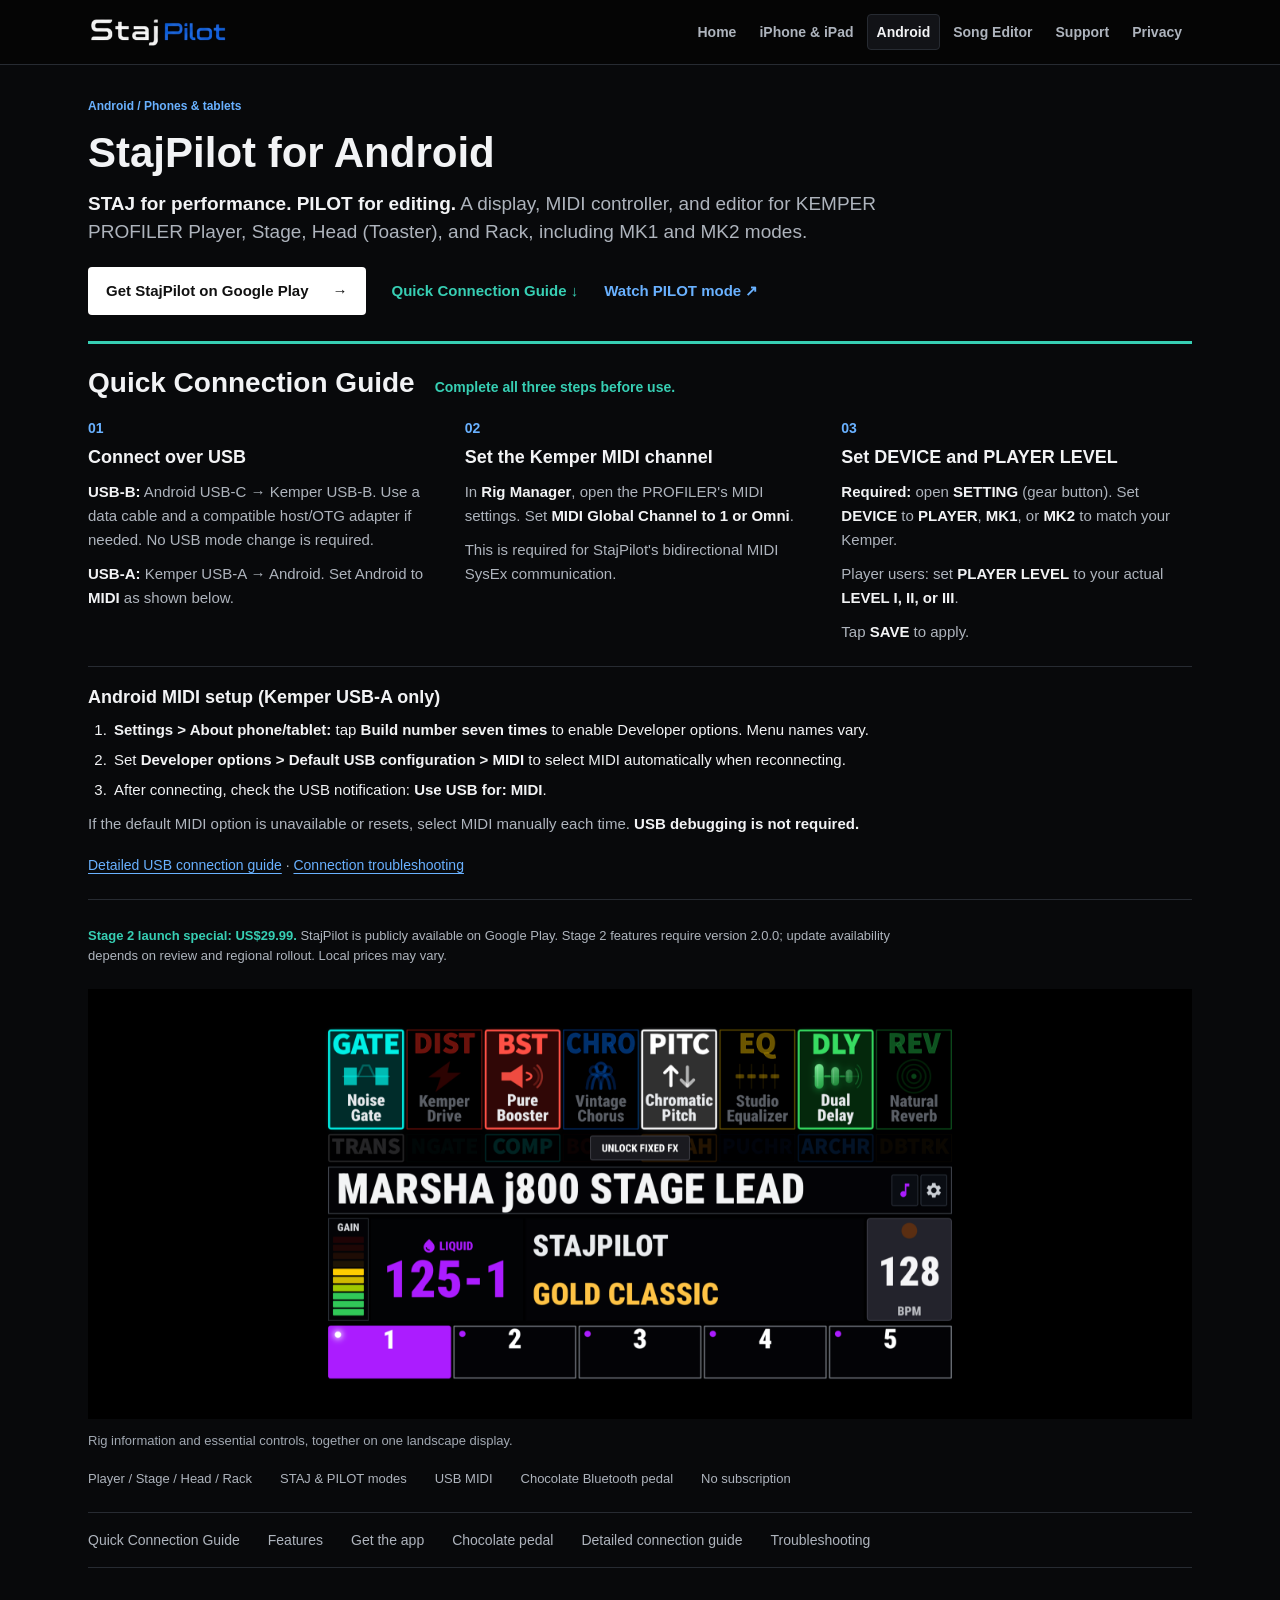
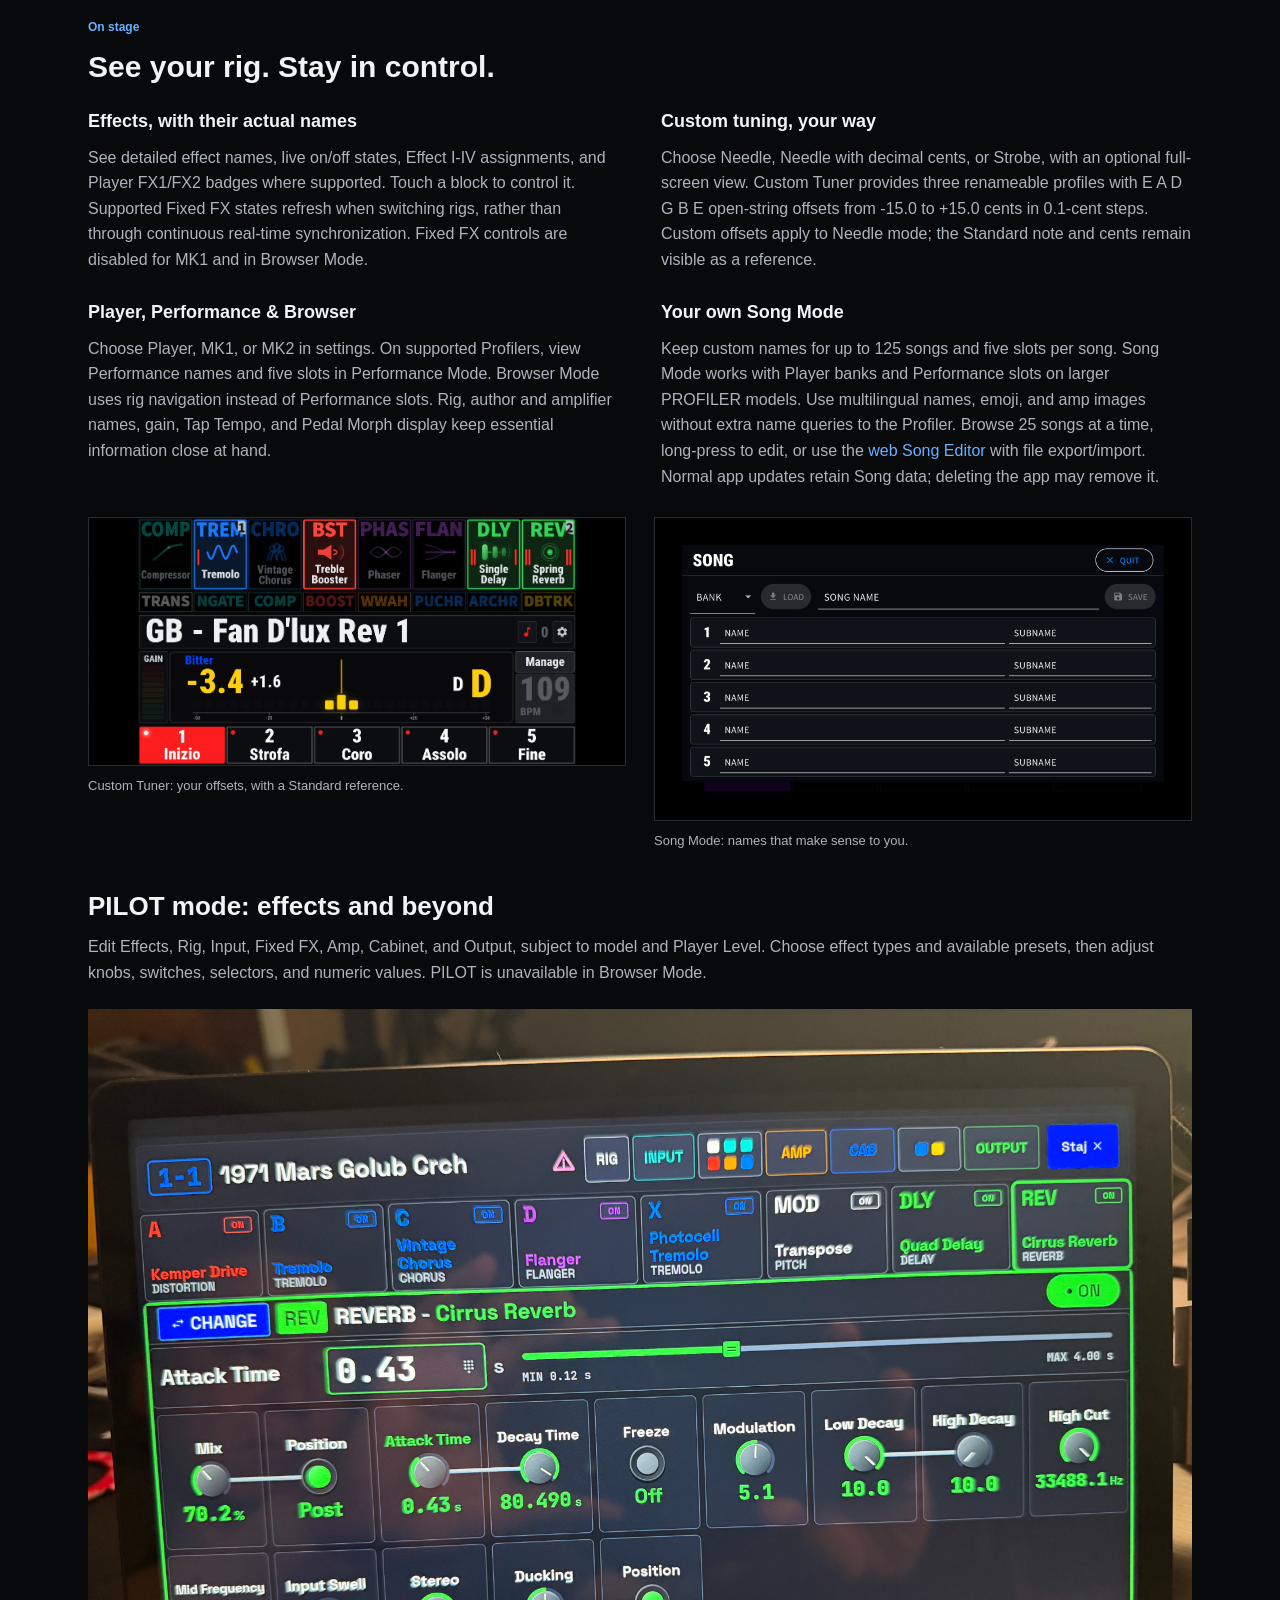
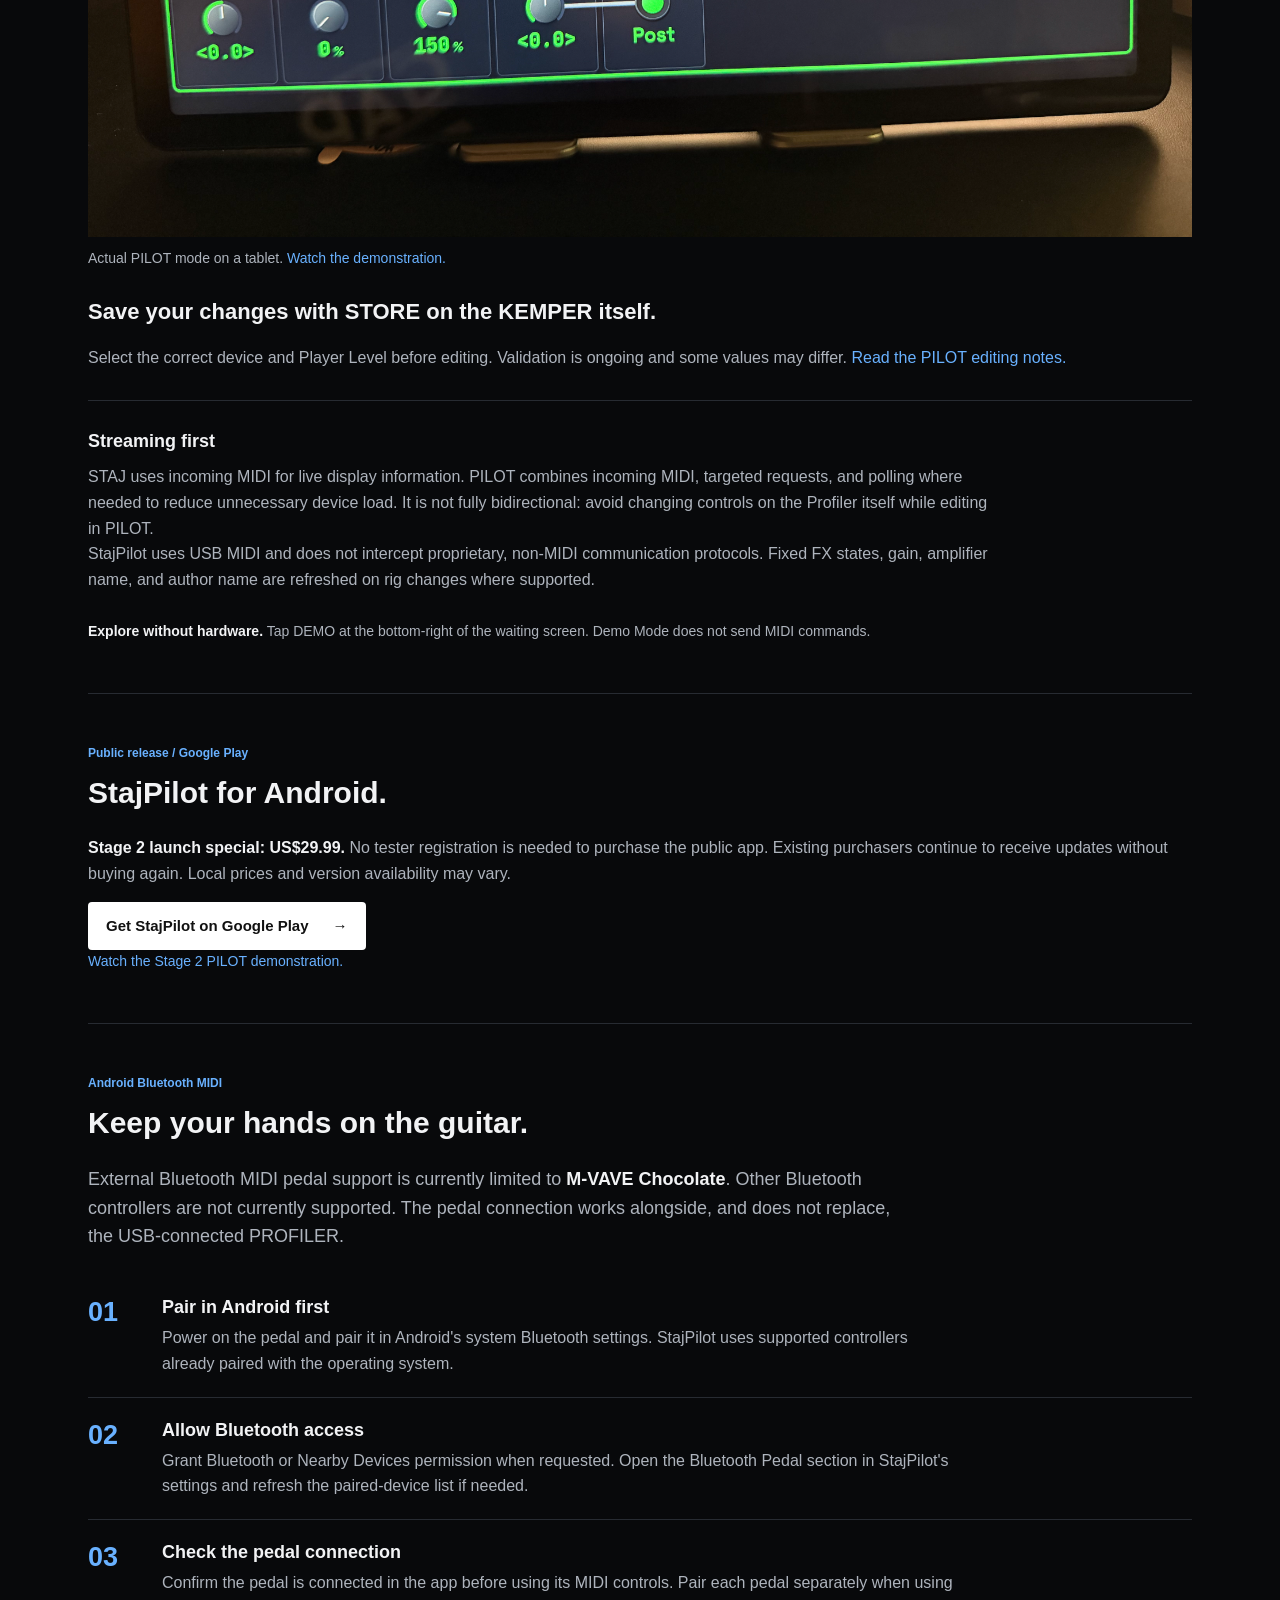
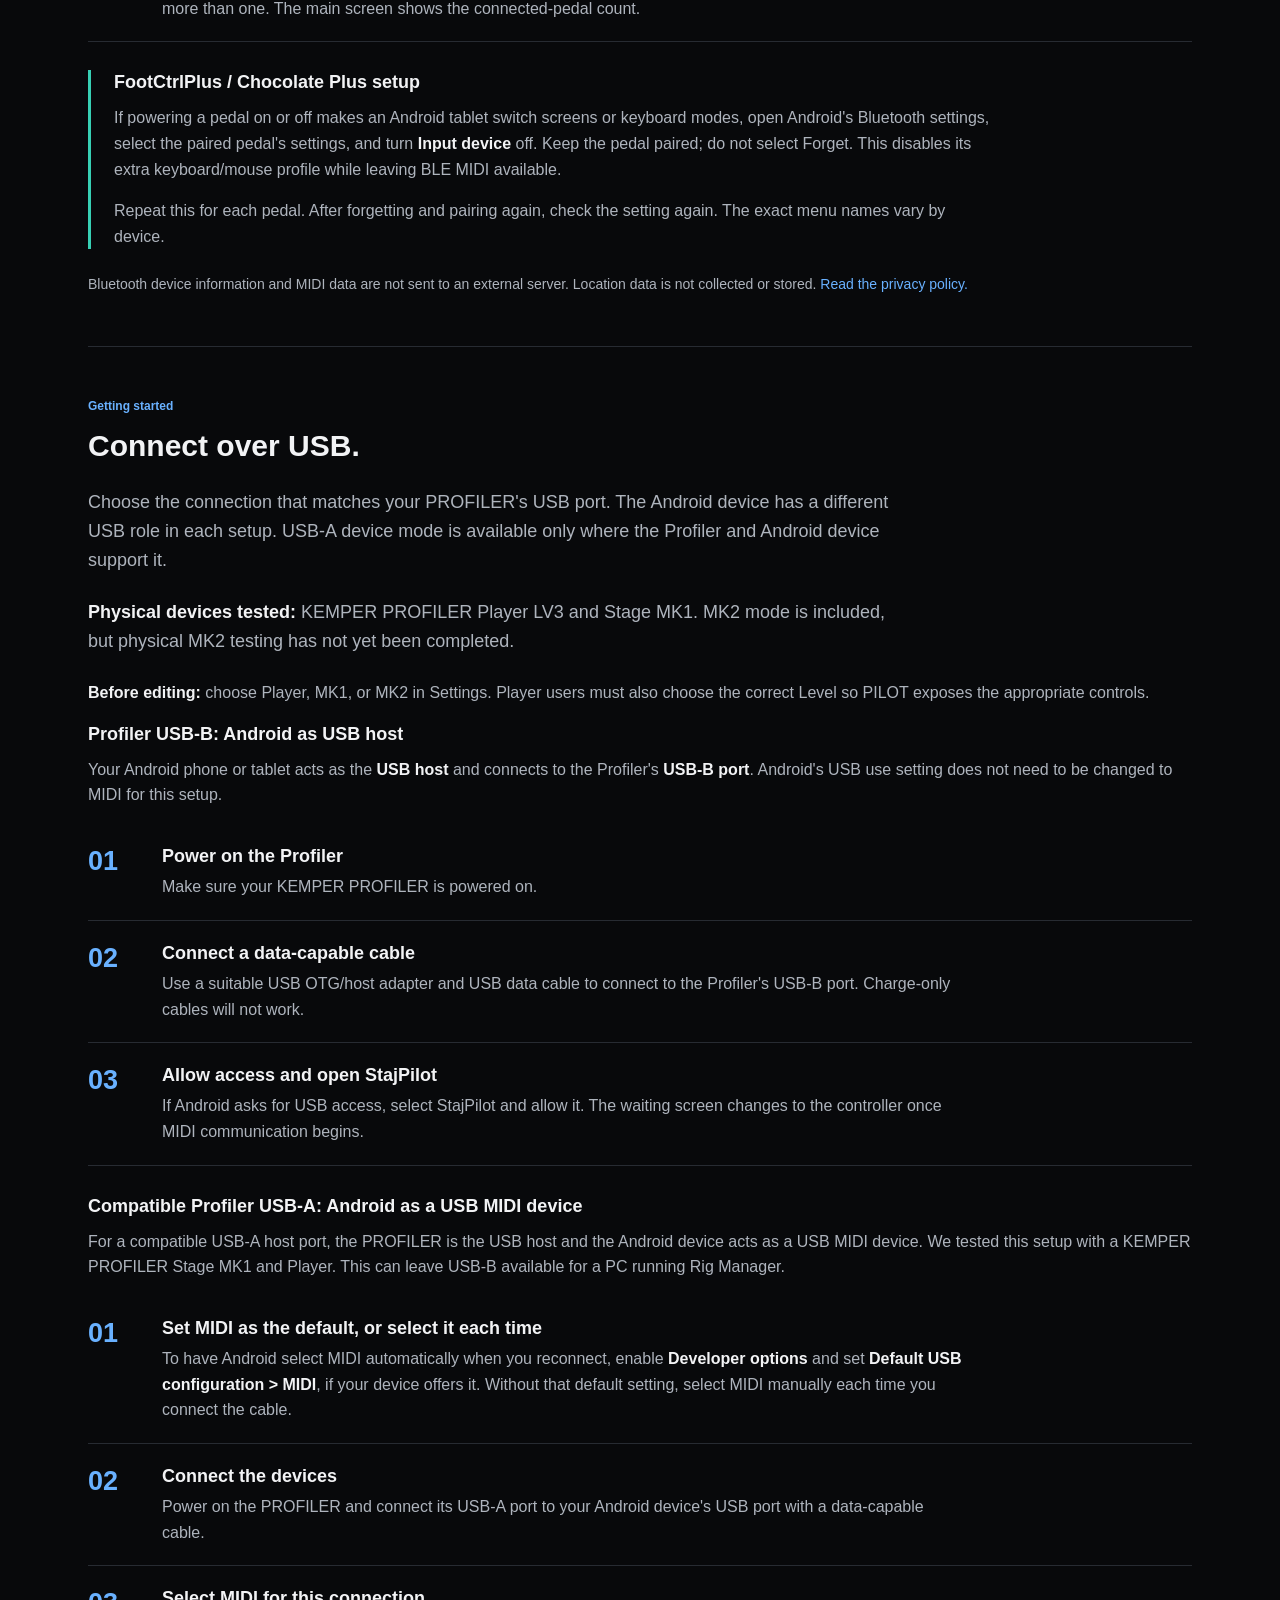
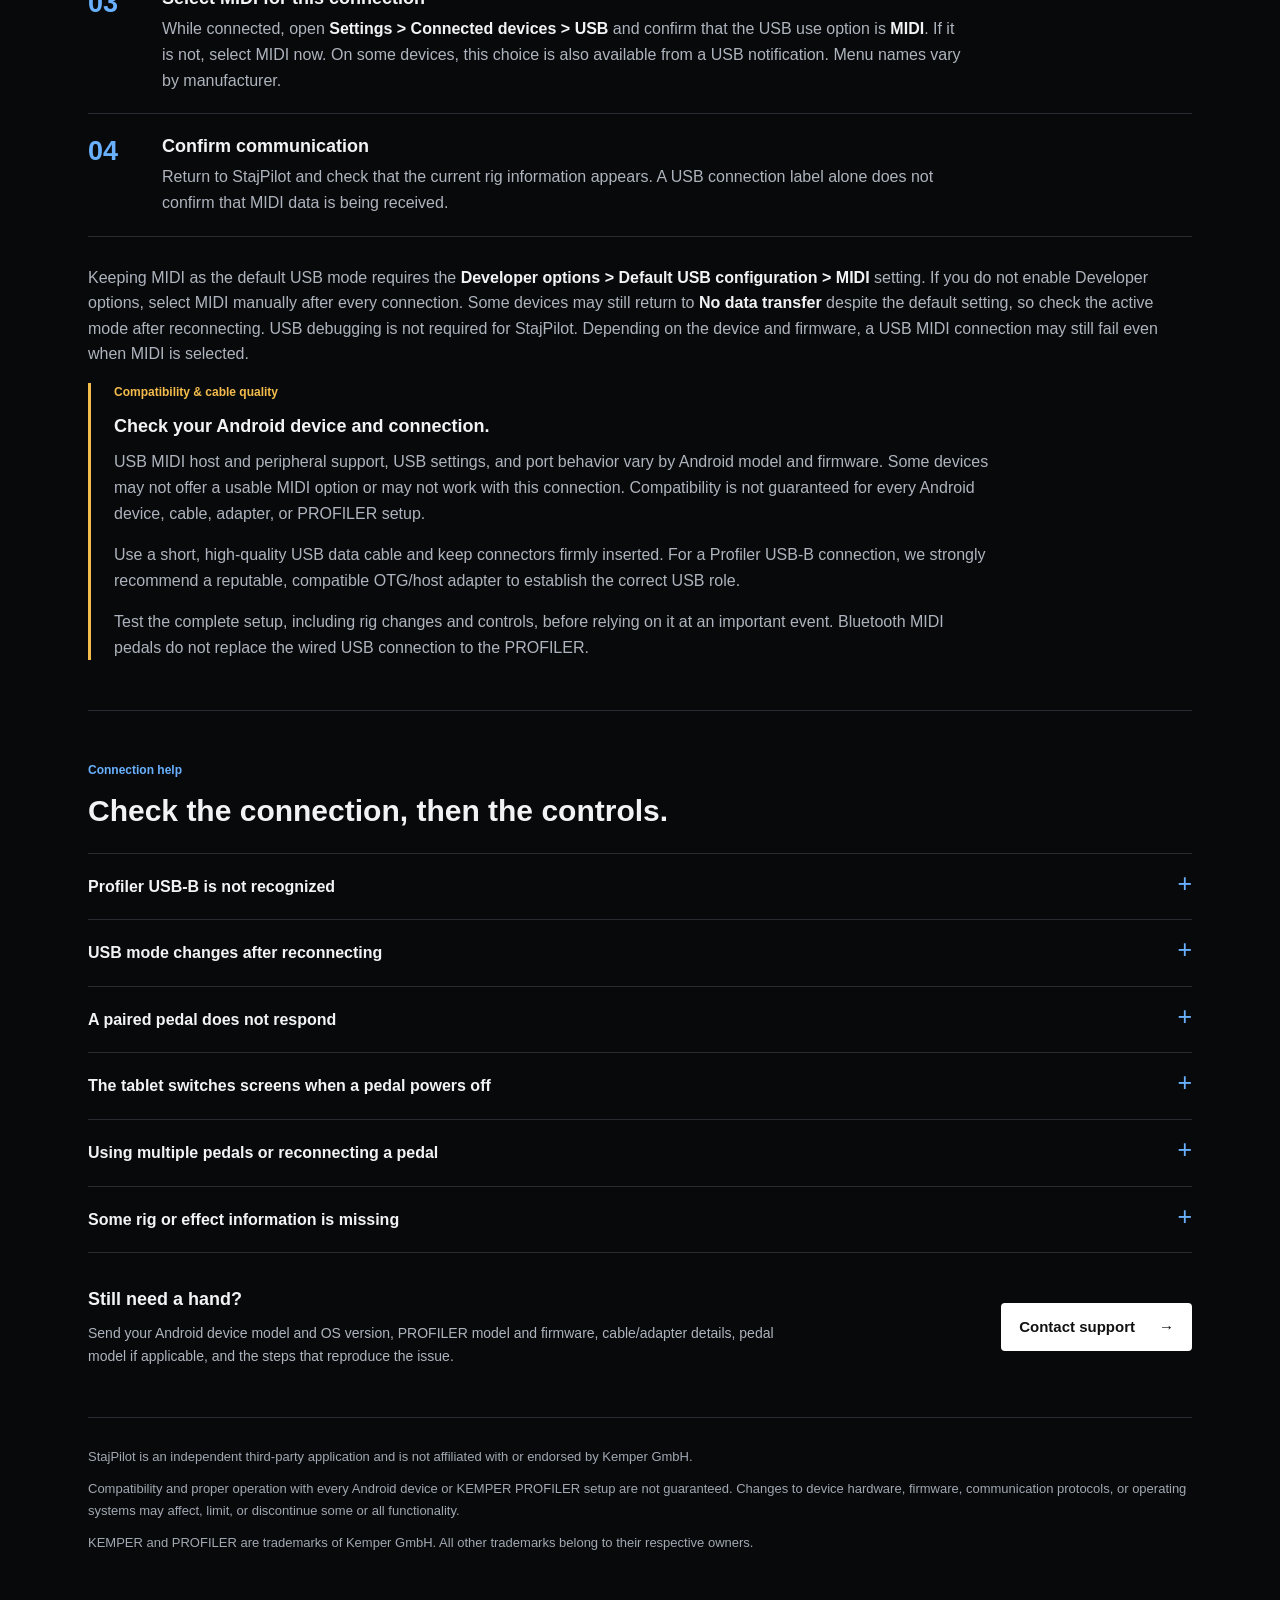
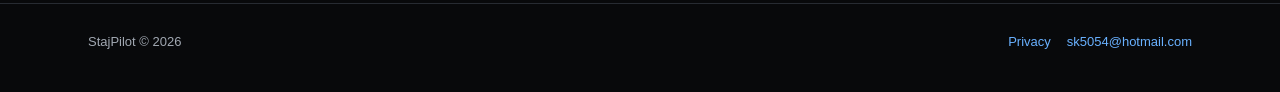
==== commit a090b289: "Add prominent iOS and Android quick connection guides" ====
--- a/android/index.html
+++ b/android/index.html
@@ -14,6 +14,7 @@
   <link rel="stylesheet" href="../assets/styles.css">
   <link rel="stylesheet" href="./android.css">
   <link rel="stylesheet" href="../assets/stage2.css">
+  <link rel="stylesheet" href="../assets/quick-connect.css?v=20261105">
 </head>
 <body class="android-page">
   <a class="skip-link" href="#main">Skip to content</a>
@@ -26,12 +27,30 @@
       <p class="eyebrow">Android / Phones &amp; tablets</p>
       <h1 id="page-title">StajPilot for Android</h1>
       <p class="intro-copy"><strong>STAJ for performance. PILOT for editing.</strong> A display, MIDI controller, and editor for KEMPER PROFILER Player, Stage, Head (Toaster), and Rack, including MK1 and MK2 modes.</p>
-      <div class="intro-actions"><a class="action-link" href="https://play.google.com/store/apps/details?id=com.stajpilot.mobile">Get StajPilot on Google Play <span aria-hidden="true">&rarr;</span></a><a class="quiet-link" href="https://youtu.be/GtrqxNteZMw">Watch PILOT mode <span aria-hidden="true">&nearr;</span></a></div>
+      <div class="intro-actions"><a class="action-link" href="https://play.google.com/store/apps/details?id=com.stajpilot.mobile">Get StajPilot on Google Play <span aria-hidden="true">&rarr;</span></a><a class="quiet-link quick-connect-link" href="#quick-connect">Quick Connection Guide <span aria-hidden="true">&darr;</span></a><a class="quiet-link" href="https://youtu.be/GtrqxNteZMw">Watch PILOT mode <span aria-hidden="true">&nearr;</span></a></div>
+      <section class="quick-connect" id="quick-connect" aria-labelledby="quick-connect-title">
+        <div class="quick-connect-heading"><h2 id="quick-connect-title">Quick Connection Guide</h2><p>Complete all three steps before use.</p></div>
+        <ol class="quick-connect-steps">
+          <li><h3><span aria-hidden="true">01</span> Connect over USB</h3><p><strong>USB-B:</strong> Android USB-C &rarr; Kemper USB-B. Use a data cable and a compatible host/OTG adapter if needed. No USB mode change is required.</p><p><strong>USB-A:</strong> Kemper USB-A &rarr; Android. Set Android to <strong>MIDI</strong> as shown below.</p></li>
+          <li><h3><span aria-hidden="true">02</span> Set the Kemper MIDI channel</h3><p>In <strong>Rig Manager</strong>, open the PROFILER's MIDI settings. Set <strong>MIDI Global Channel to 1 or Omni</strong>.</p><p>This is required for StajPilot's bidirectional MIDI SysEx communication.</p></li>
+          <li><h3><span aria-hidden="true">03</span> Set DEVICE and PLAYER LEVEL</h3><p><strong>Required:</strong> open <strong>SETTING</strong> (gear button). Set <strong>DEVICE</strong> to <strong>PLAYER</strong>, <strong>MK1</strong>, or <strong>MK2</strong> to match your Kemper.</p><p>Player users: set <strong>PLAYER LEVEL</strong> to your actual <strong>LEVEL I, II, or III</strong>.</p><p>Tap <strong>SAVE</strong> to apply.</p></li>
+        </ol>
+        <div class="quick-connect-usb" id="quick-usb-midi" aria-labelledby="quick-usb-midi-title">
+          <h3 id="quick-usb-midi-title">Android MIDI setup (Kemper USB-A only)</h3>
+          <ol>
+            <li><strong>Settings &gt; About phone/tablet:</strong> tap <strong>Build number seven times</strong> to enable Developer options. Menu names vary.</li>
+            <li>Set <strong>Developer options &gt; Default USB configuration &gt; MIDI</strong> to select MIDI automatically when reconnecting.</li>
+            <li>After connecting, check the USB notification: <strong>Use USB for: MIDI</strong>.</li>
+          </ol>
+          <p>If the default MIDI option is unavailable or resets, select MIDI manually each time. <strong>USB debugging is not required.</strong></p>
+        </div>
+        <p class="quick-connect-more"><a href="#connect">Detailed USB connection guide</a> &middot; <a href="#troubleshooting">Connection troubleshooting</a></p>
+      </section>
       <p class="access-note"><strong>Stage 2 launch special: US$29.99.</strong> StajPilot is publicly available on Google Play. Stage 2 features require version 2.0.0; update availability depends on review and regional rollout. Local prices may vary.</p>
       <figure class="main-screen"><img src="../assets/images/android-main-controller.png" width="1920" height="1080" fetchpriority="high" alt="StajPilot's landscape controller with eight effect blocks, detailed effect names, Fixed FX, rig information, gain, tempo and five slots"><figcaption>Rig information and essential controls, together on one landscape display.</figcaption></figure>
       <ul class="essentials" aria-label="App essentials"><li>Player / Stage / Head / Rack</li><li>STAJ &amp; PILOT modes</li><li>USB MIDI</li><li>Chocolate Bluetooth pedal</li><li>No subscription</li></ul>
     </section>
-    <nav class="section-nav" aria-label="On this page"><a href="#features">Features</a><a href="#download">Get the app</a><a href="#pedals">Chocolate pedal</a><a href="#connect">Connect</a><a href="#troubleshooting">Troubleshooting</a></nav>
+    <nav class="section-nav" aria-label="On this page"><a href="#quick-connect">Quick Connection Guide</a><a href="#features">Features</a><a href="#download">Get the app</a><a href="#pedals">Chocolate pedal</a><a href="#connect">Detailed connection guide</a><a href="#troubleshooting">Troubleshooting</a></nav>
 
     <section class="page-section" id="features" aria-labelledby="features-title">
       <p class="eyebrow">On stage</p><h2 id="features-title">See your rig. Stay in control.</h2>
--- a/assets/quick-connect.css
+++ b/assets/quick-connect.css
@@ -0,0 +1,77 @@
+/* Connection essentials appear before the platform screenshots. */
+.quick-connect {
+  margin: 26px 0;
+  padding: 22px 0;
+  border-top: 3px solid #37cfb4;
+  border-bottom: 1px solid var(--border);
+  scroll-margin-top: 20px;
+}
+.quick-connect .quick-connect-heading {
+  display: flex;
+  flex-wrap: wrap;
+  align-items: baseline;
+  gap: 8px 20px;
+  margin-bottom: 20px;
+}
+.quick-connect .quick-connect-heading h2 {
+  margin: 0;
+  font-size: 28px;
+  line-height: 1.2;
+}
+.quick-connect .quick-connect-heading p {
+  margin: 0;
+  color: #37cfb4;
+  font-size: 14px;
+  font-weight: 700;
+}
+.quick-connect .quick-connect-steps {
+  display: grid;
+  grid-template-columns: repeat(3, minmax(0, 1fr));
+  gap: 26px;
+  margin: 0;
+  padding: 0;
+  list-style: none;
+}
+.quick-connect .quick-connect-steps > li {
+  min-width: 0;
+  margin: 0;
+}
+.quick-connect .quick-connect-steps h3 {
+  margin: 0 0 10px;
+  font-size: 18px;
+}
+.quick-connect .quick-connect-steps h3 span {
+  display: block;
+  margin-bottom: 6px;
+  color: var(--accent-link);
+  font-size: 14px;
+  font-variant-numeric: tabular-nums;
+}
+.quick-connect p, .quick-connect li {
+  font-size: 15px;
+  line-height: 1.6;
+  overflow-wrap: anywhere;
+}
+.quick-connect .quick-connect-steps p { margin: 0 0 10px; }
+.quick-connect .quick-connect-steps p:last-child { margin-bottom: 0; }
+.quick-connect a { text-decoration: underline; text-underline-offset: 3px; }
+.quick-connect .quick-connect-usb {
+  margin-top: 22px;
+  padding-top: 18px;
+  border-top: 1px solid var(--border);
+}
+.quick-connect .quick-connect-usb h3 { margin: 0 0 8px; font-size: 18px; }
+.quick-connect .quick-connect-usb ol { margin: 0 0 10px; padding-left: 23px; }
+.quick-connect .quick-connect-usb li { padding-left: 3px; margin-bottom: 6px; }
+.quick-connect .quick-connect-usb p { margin: 0; }
+.quick-connect .quick-connect-more { margin: 18px 0 0; font-size: 14px; }
+.intro-actions .quick-connect-link { color: #37cfb4; font-weight: 700; }
+@media (max-width: 760px) {
+  .quick-connect { margin: 22px 0; padding: 20px 0; }
+  .quick-connect .quick-connect-heading h2 { font-size: 25px; }
+  .quick-connect .quick-connect-steps { grid-template-columns: 1fr; gap: 0; }
+  .quick-connect .quick-connect-steps > li { padding: 16px 0; border-top: 1px solid var(--border); }
+  .quick-connect .quick-connect-steps > li:first-child { padding-top: 0; border-top: 0; }
+  .quick-connect .quick-connect-steps > li:last-child { padding-bottom: 0; }
+  .quick-connect .quick-connect-steps h3 span { display: inline-block; min-width: 32px; margin: 0; }
+}
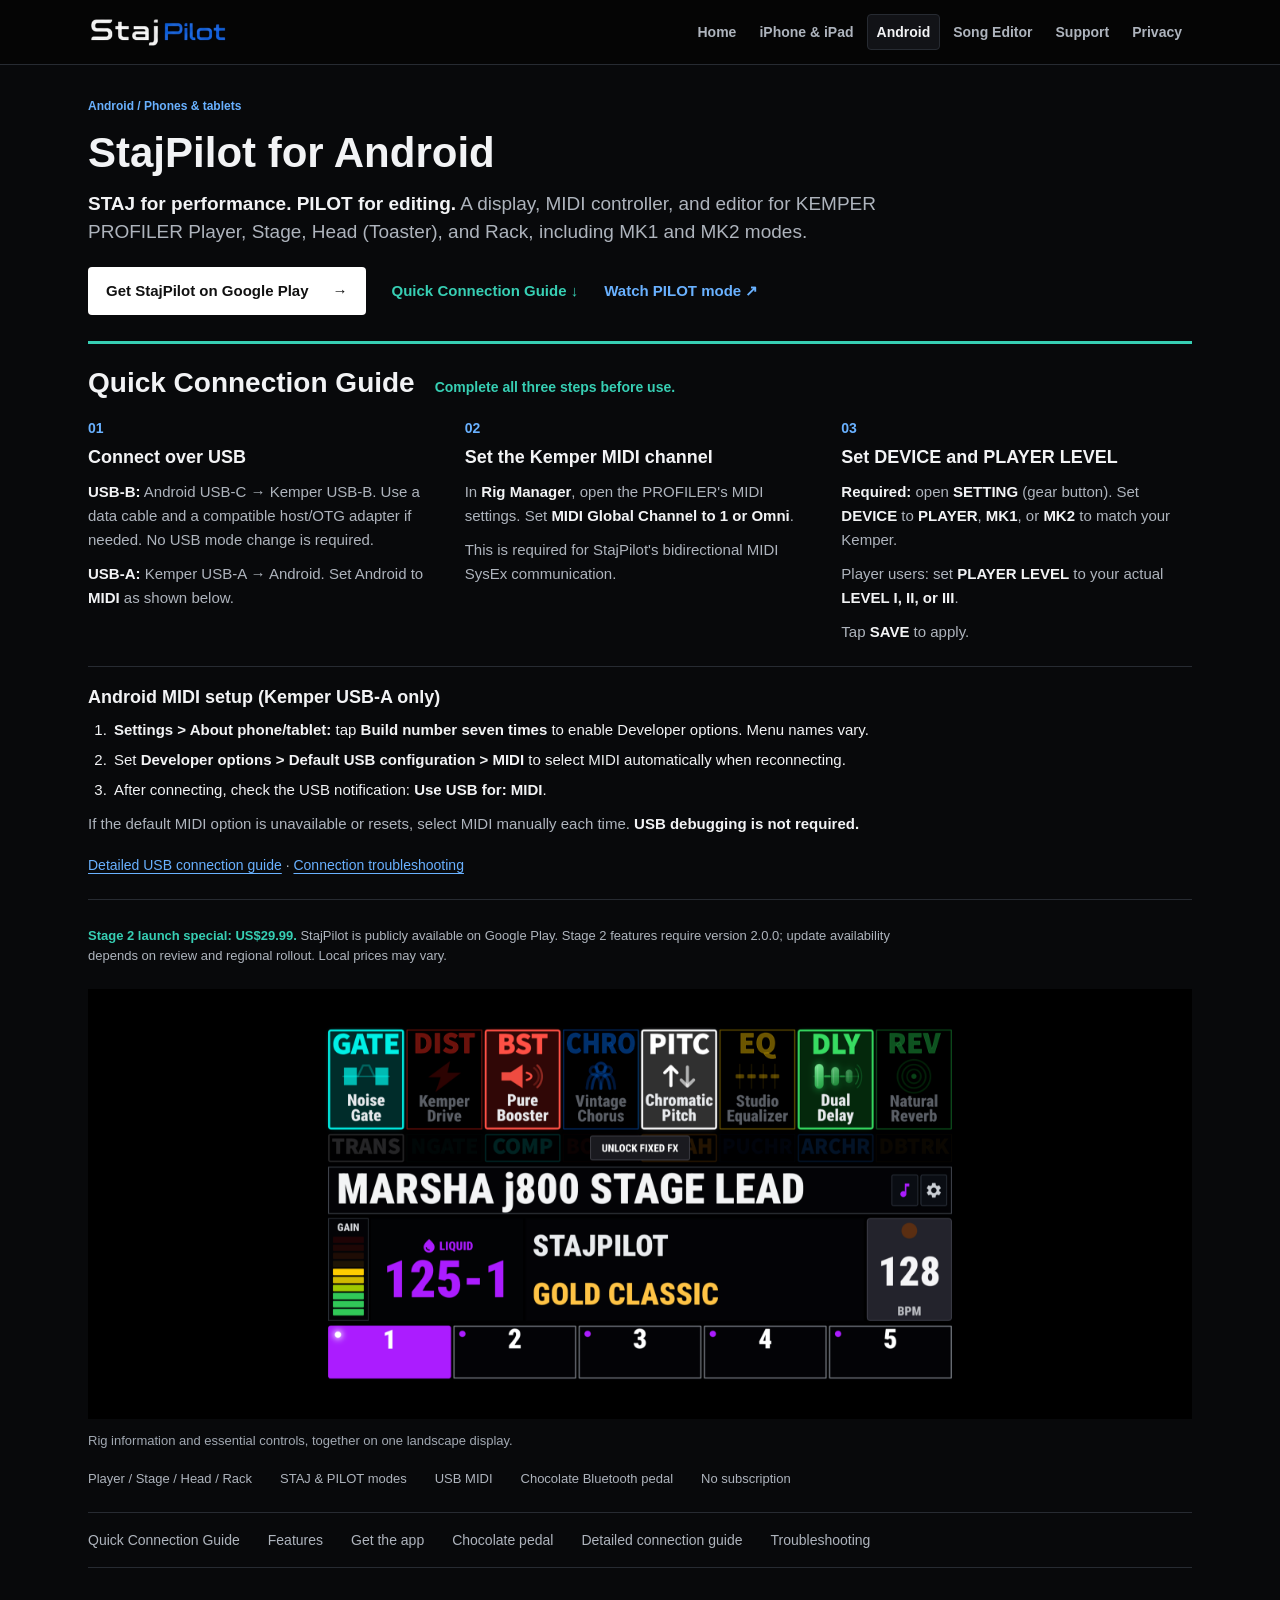
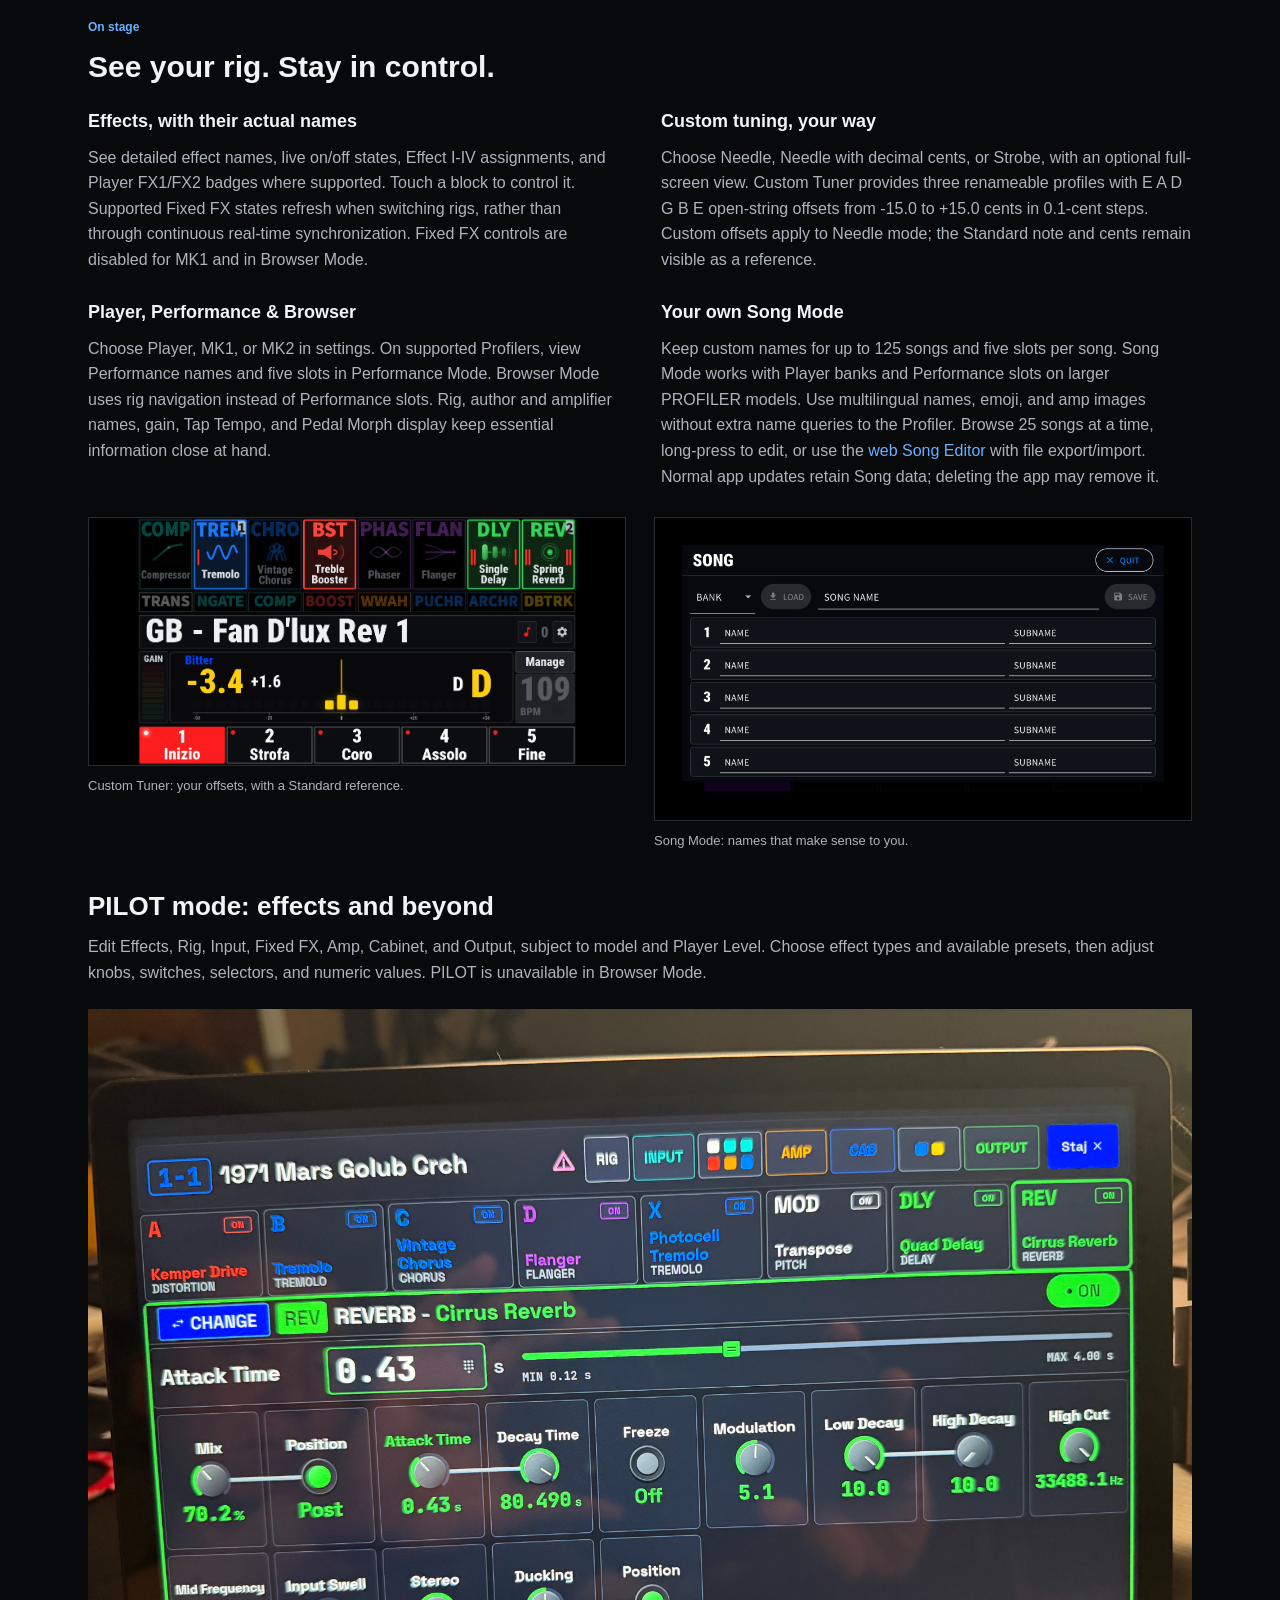
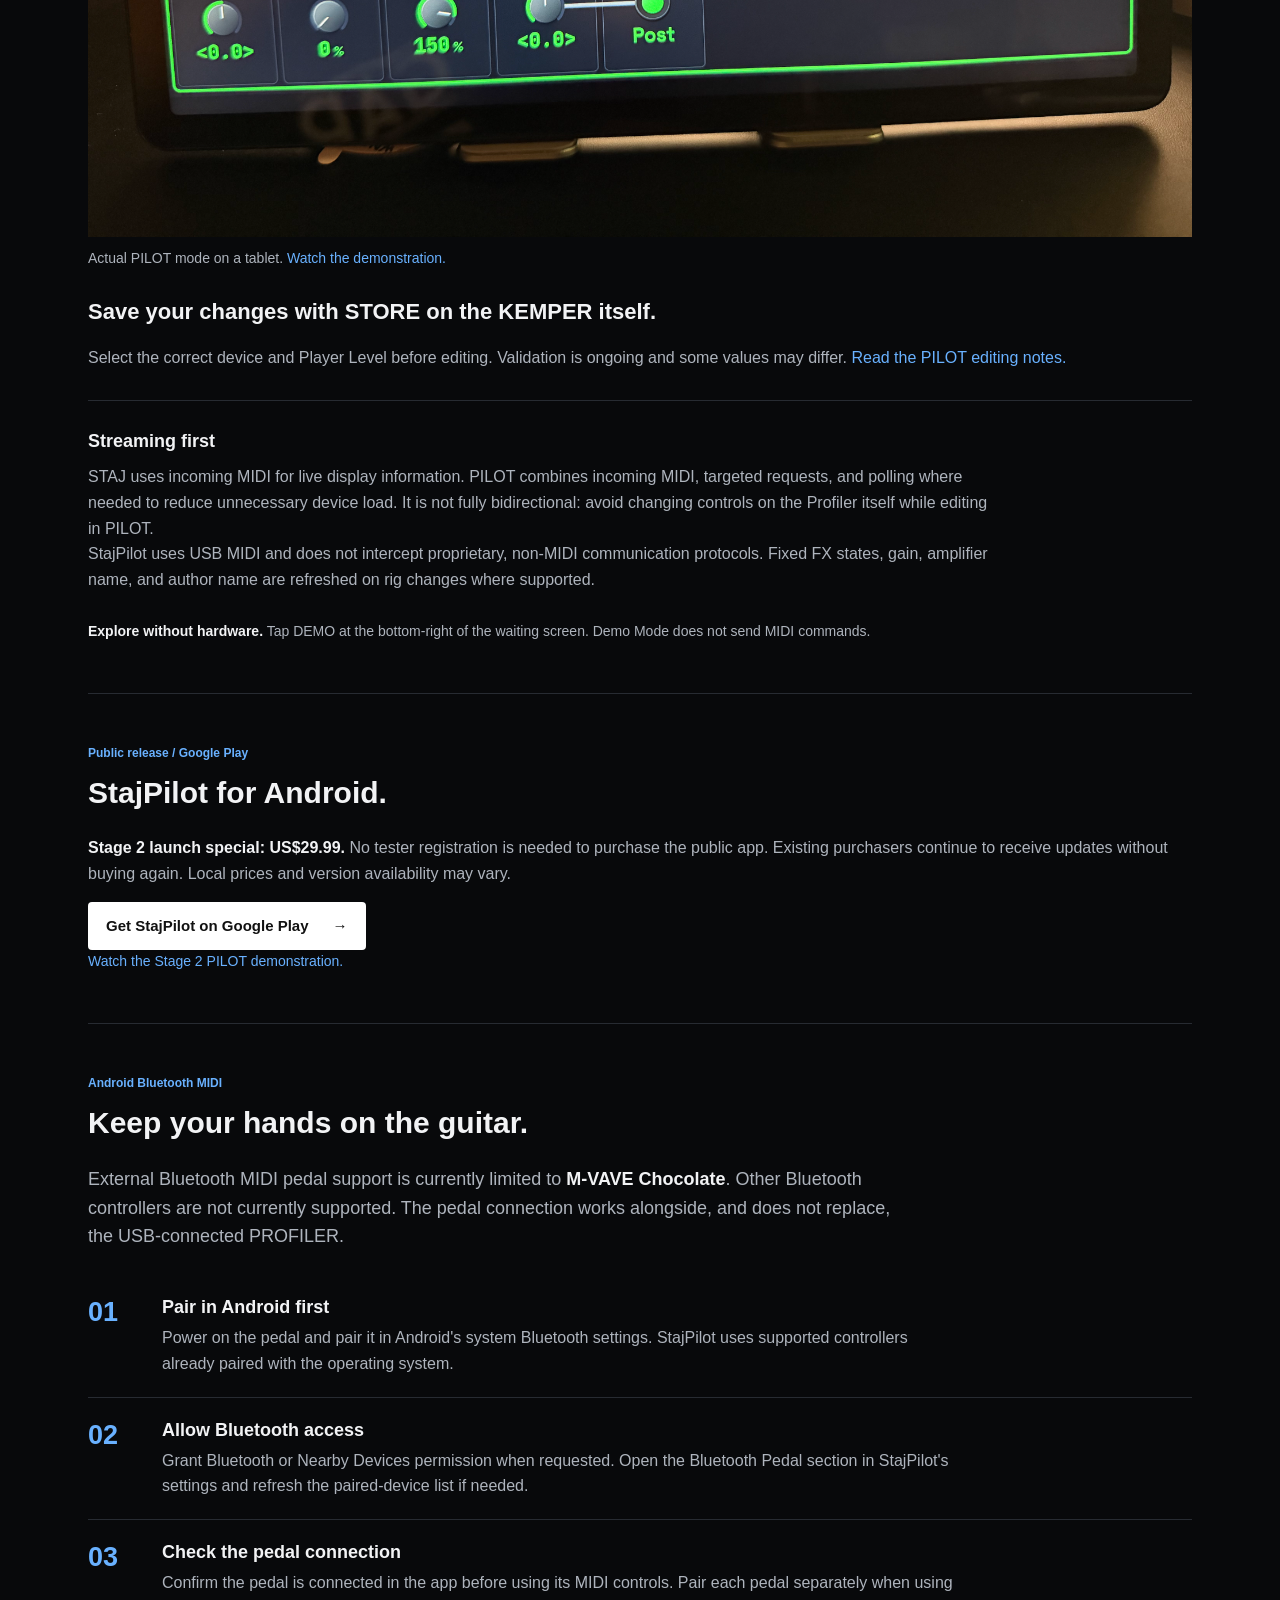
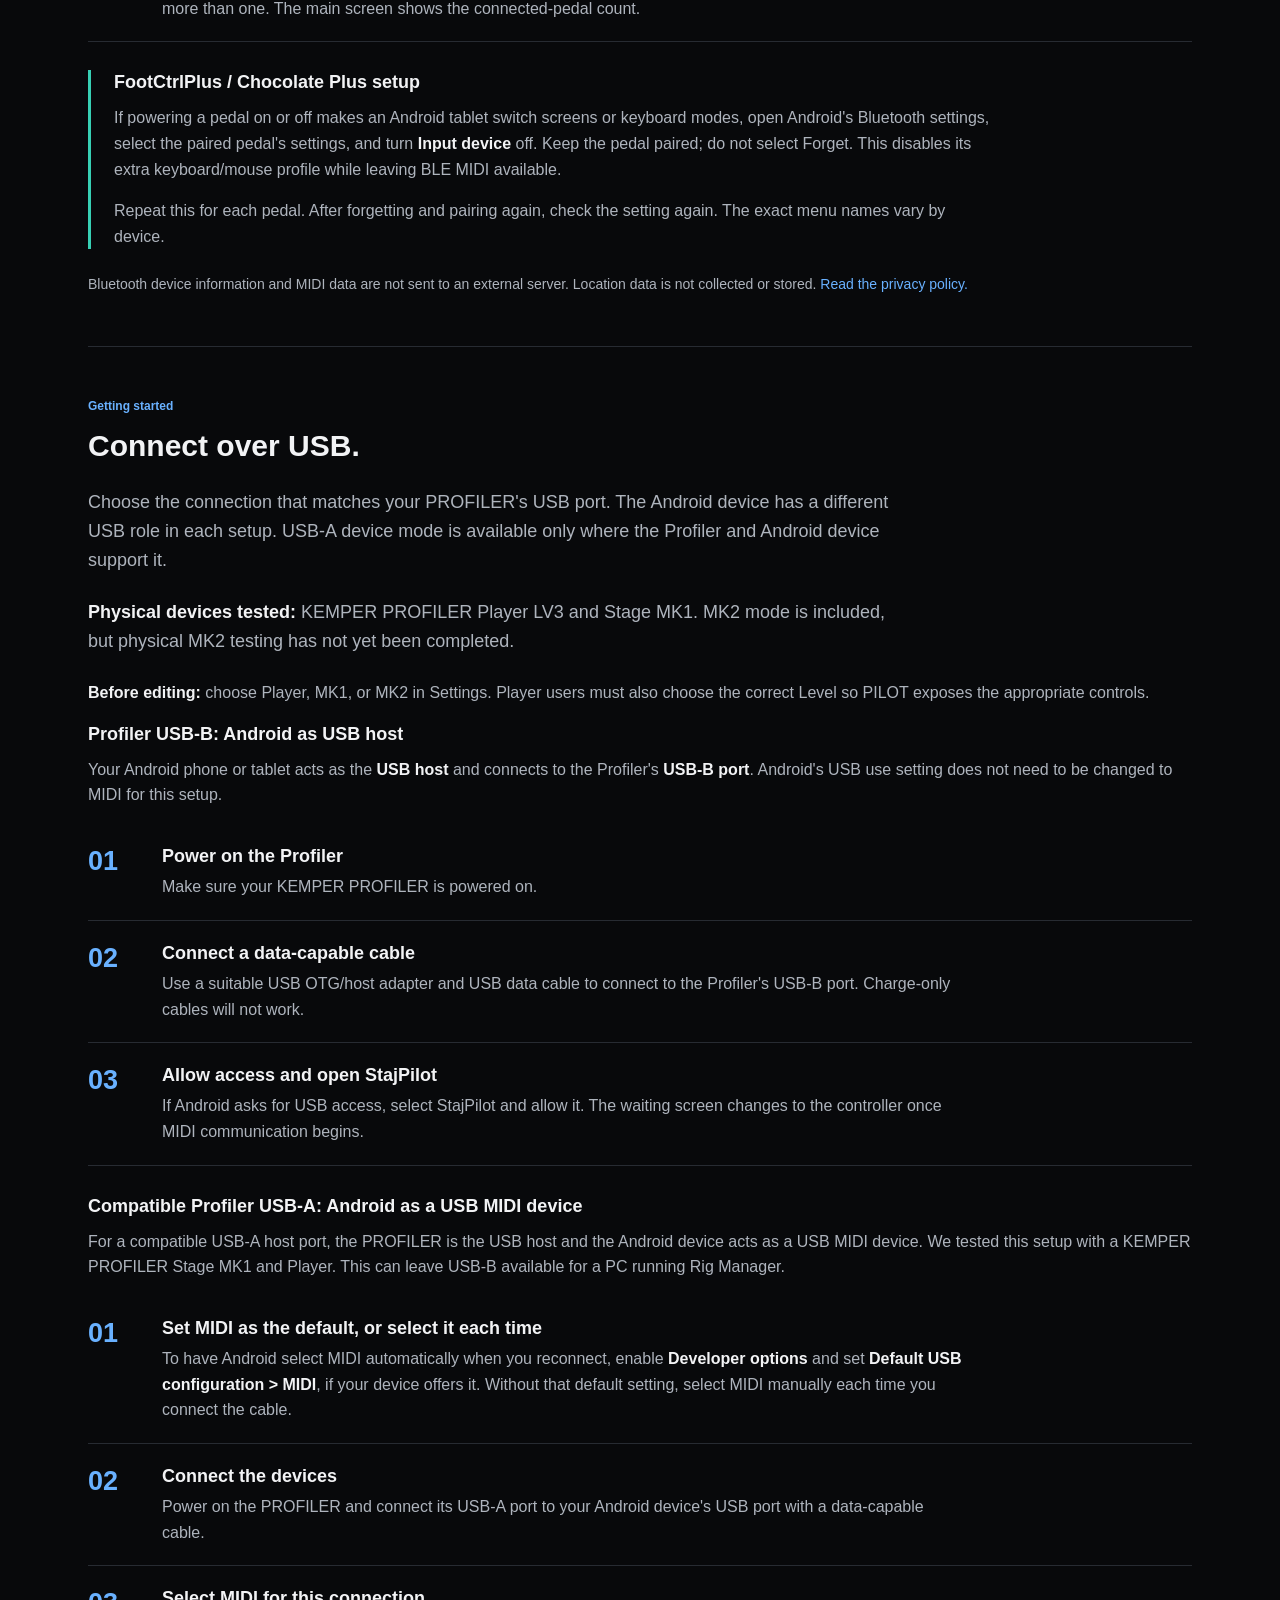
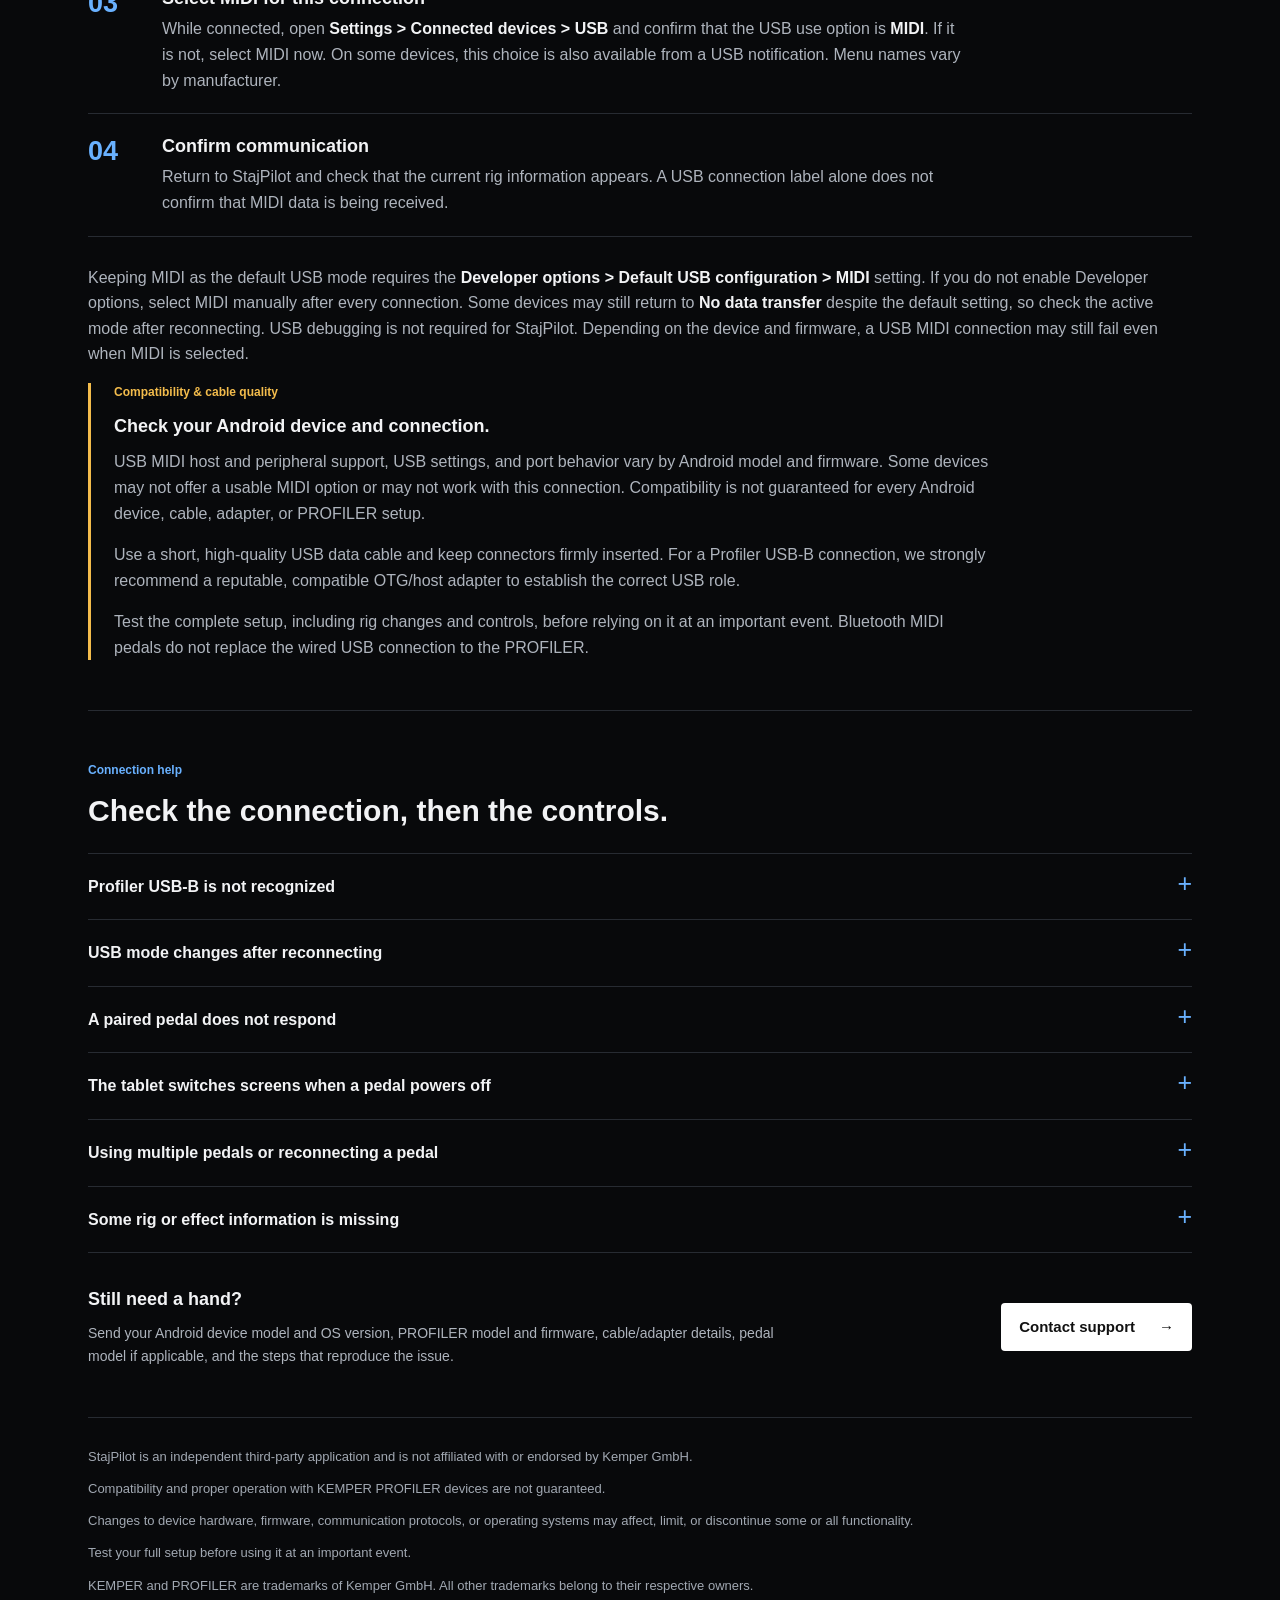
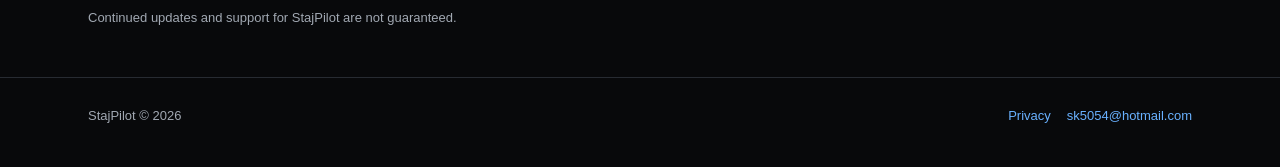
==== commit eea82891: "Unify compatibility and ongoing support notices" ====
--- a/android/index.html
+++ b/android/index.html
@@ -120,7 +120,14 @@
       </div>
       <div class="support-row"><div><h3>Still need a hand?</h3><p>Send your Android device model and OS version, PROFILER model and firmware, cable/adapter details, pedal model if applicable, and the steps that reproduce the issue.</p></div><a class="action-link" href="../support/index.html">Contact support <span aria-hidden="true">&rarr;</span></a></div>
     </section>
-    <section class="legal" aria-label="Compatibility and trademark notice"><p>StajPilot is an independent third-party application and is not affiliated with or endorsed by Kemper GmbH.</p><p>Compatibility and proper operation with every Android device or KEMPER PROFILER setup are not guaranteed. Changes to device hardware, firmware, communication protocols, or operating systems may affect, limit, or discontinue some or all functionality.</p><p>KEMPER and PROFILER are trademarks of Kemper GmbH. All other trademarks belong to their respective owners.</p></section>
+    <section class="legal" aria-label="Compatibility and trademark notice">
+      <p>StajPilot is an independent third-party application and is not affiliated with or endorsed by Kemper GmbH.</p>
+      <p>Compatibility and proper operation with KEMPER PROFILER devices are not guaranteed.</p>
+      <p>Changes to device hardware, firmware, communication protocols, or operating systems may affect, limit, or discontinue some or all functionality.</p>
+      <p>Test your full setup before using it at an important event.</p>
+      <p>KEMPER and PROFILER are trademarks of Kemper GmbH. All other trademarks belong to their respective owners.</p>
+      <p>Continued updates and support for StajPilot are not guaranteed.</p>
+    </section>
   </main>
   <footer class="site-footer"><div class="footer-inner"><div>StajPilot &copy; 2026</div><div class="footer-links"><a href="../privacy/index.html">Privacy</a><a href="mailto:sk5054@hotmail.com">sk5054@hotmail.com</a></div></div></footer>
 </body>
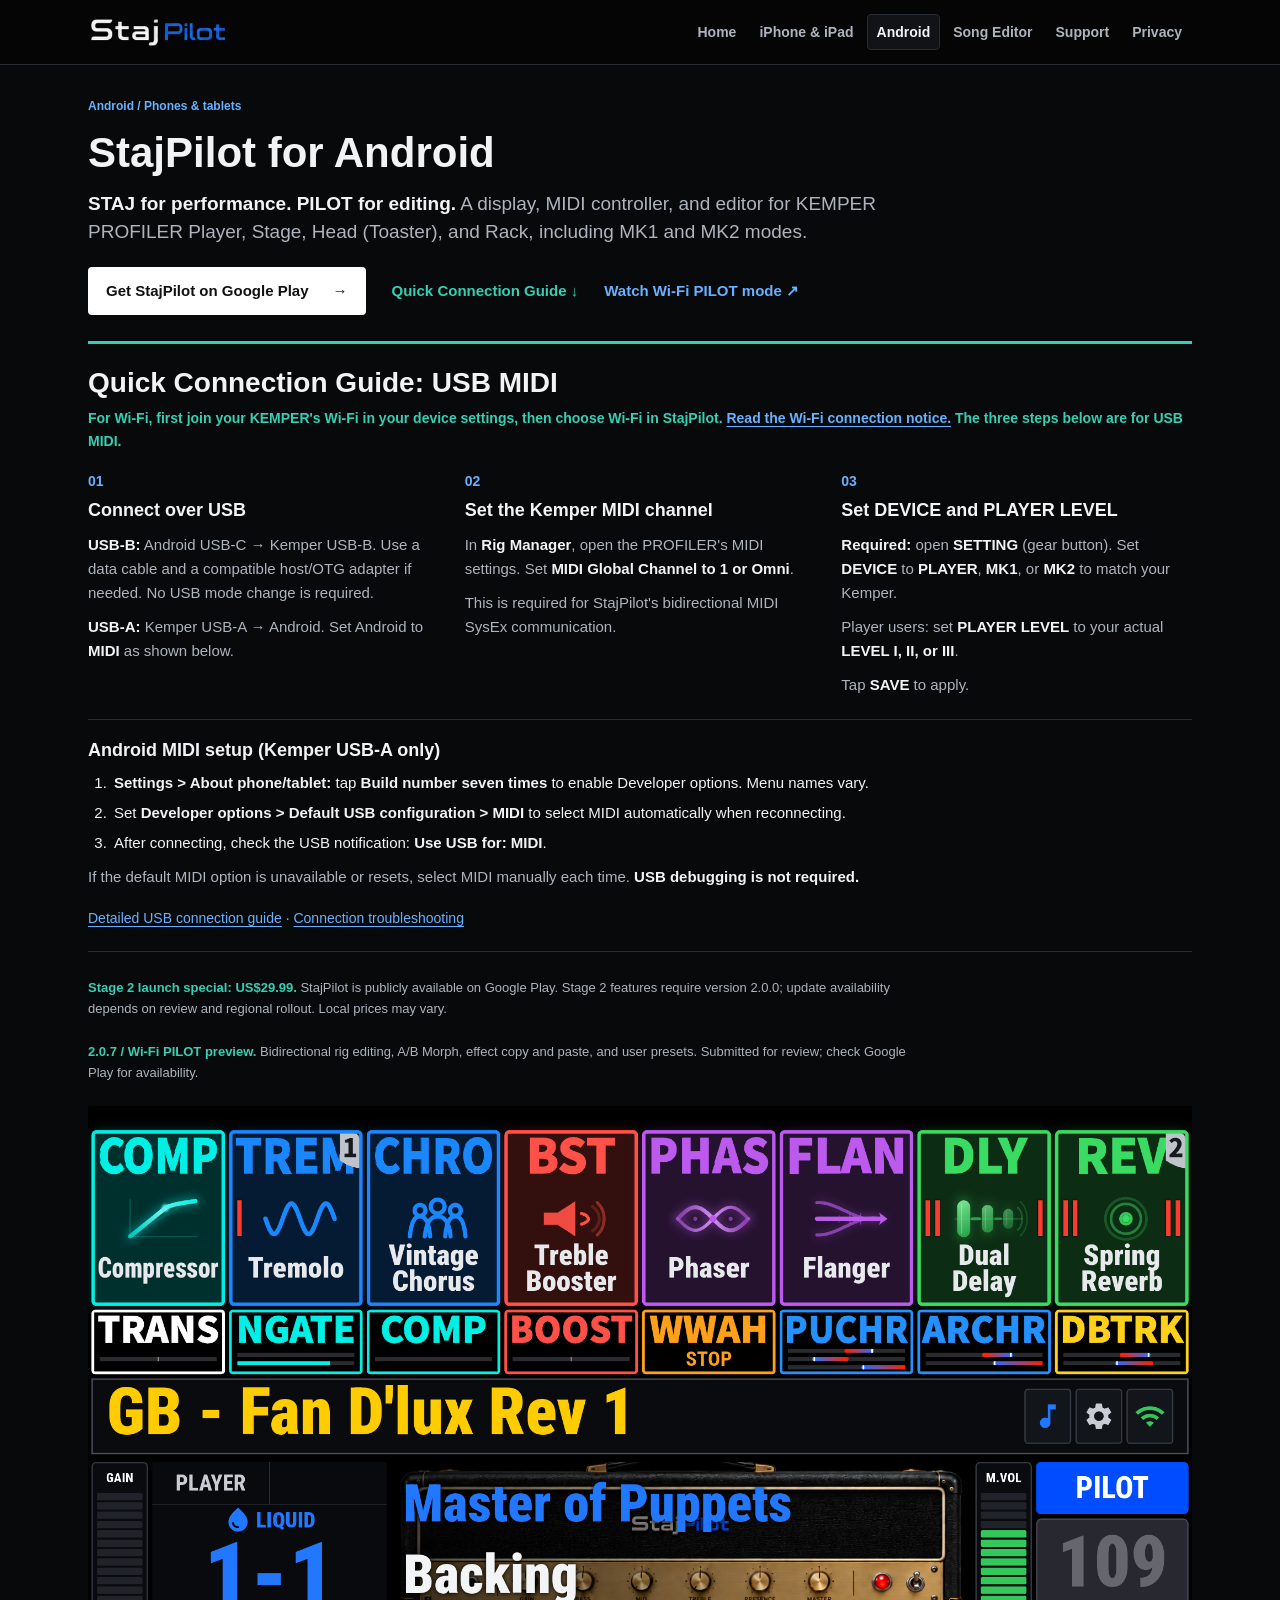
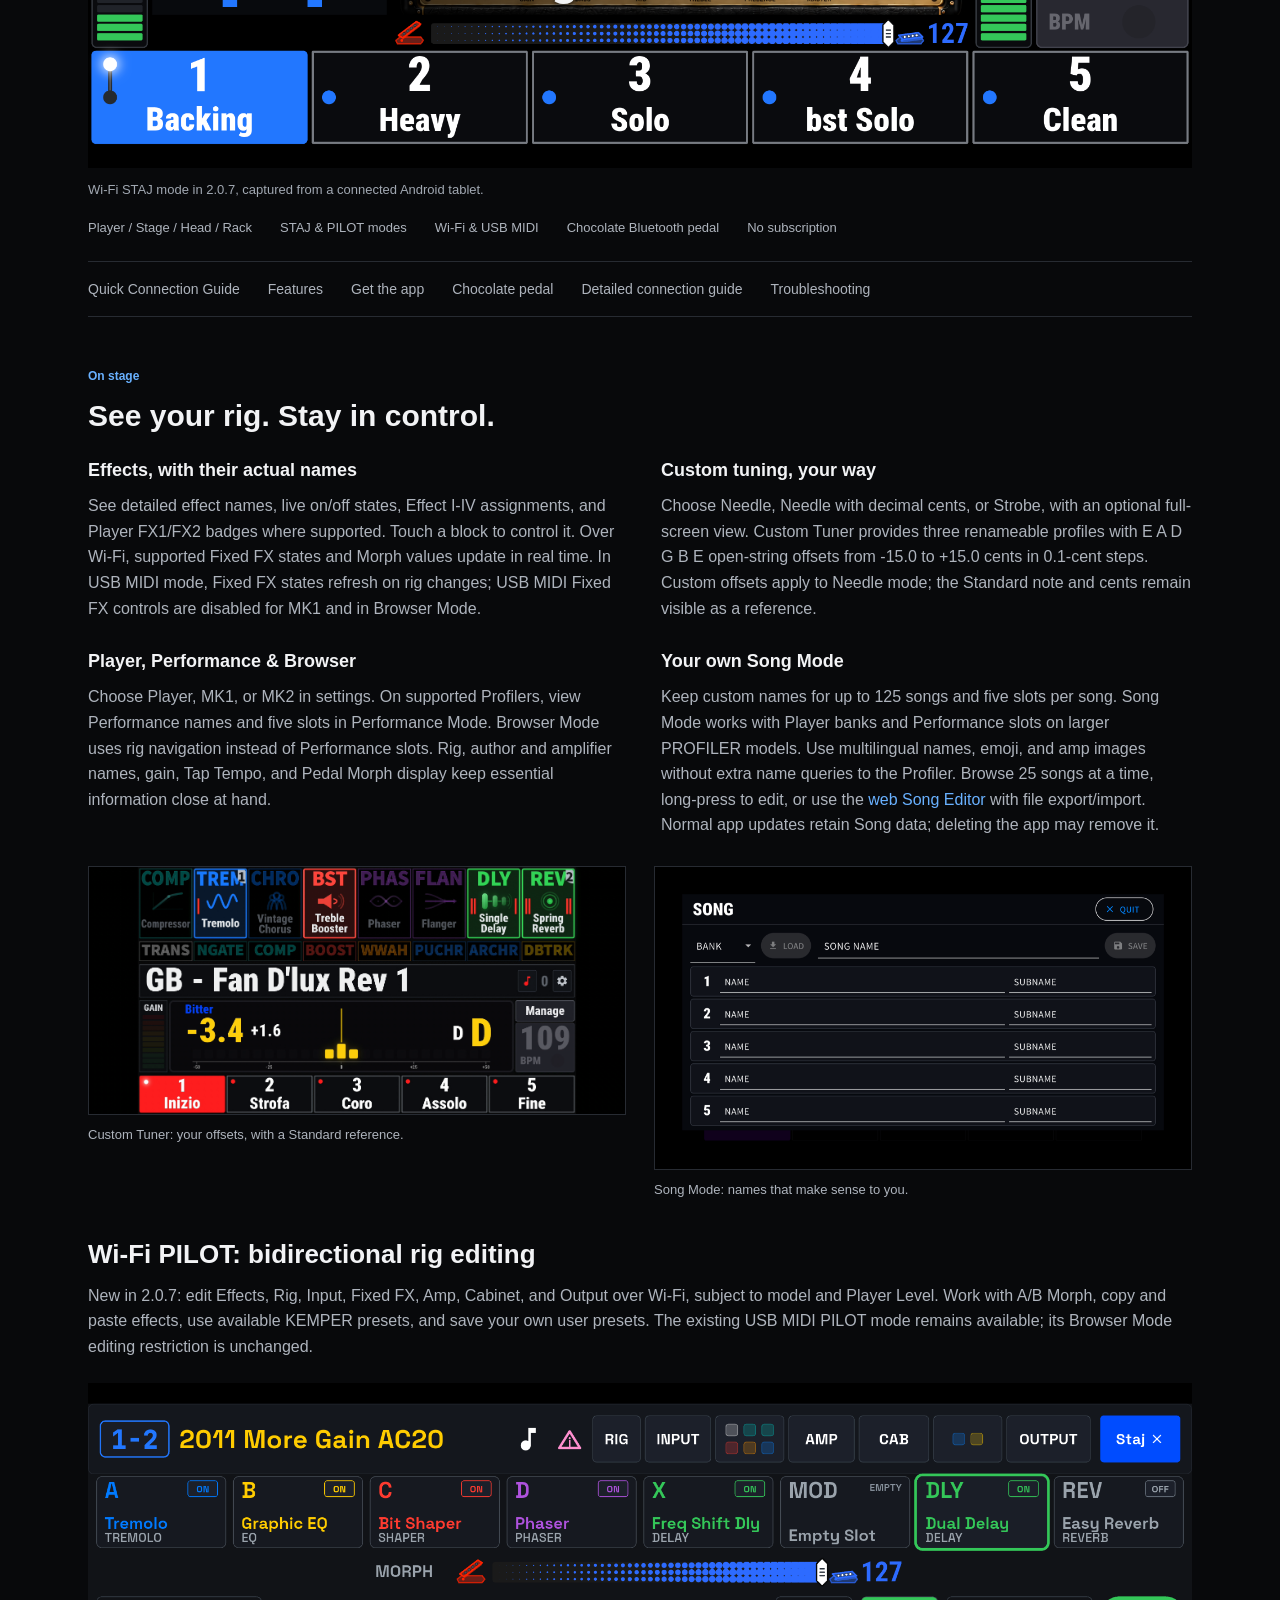
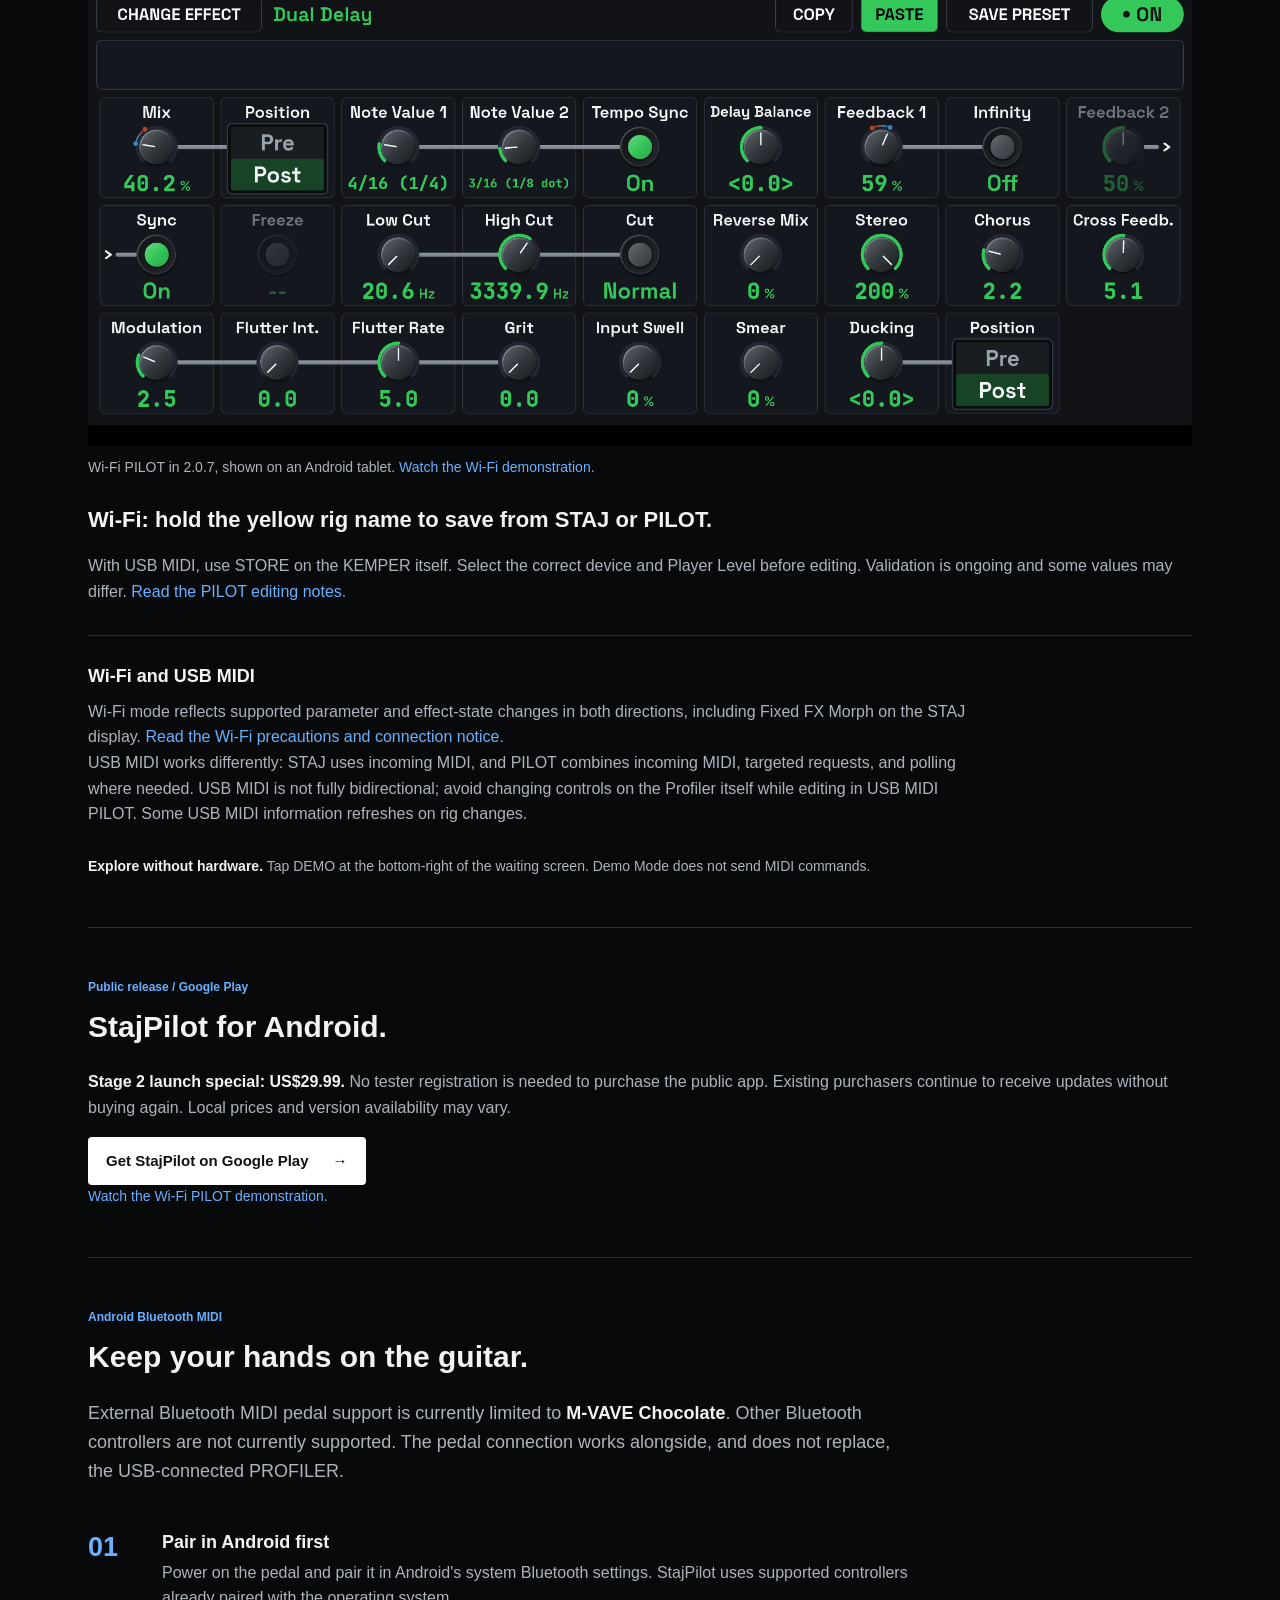
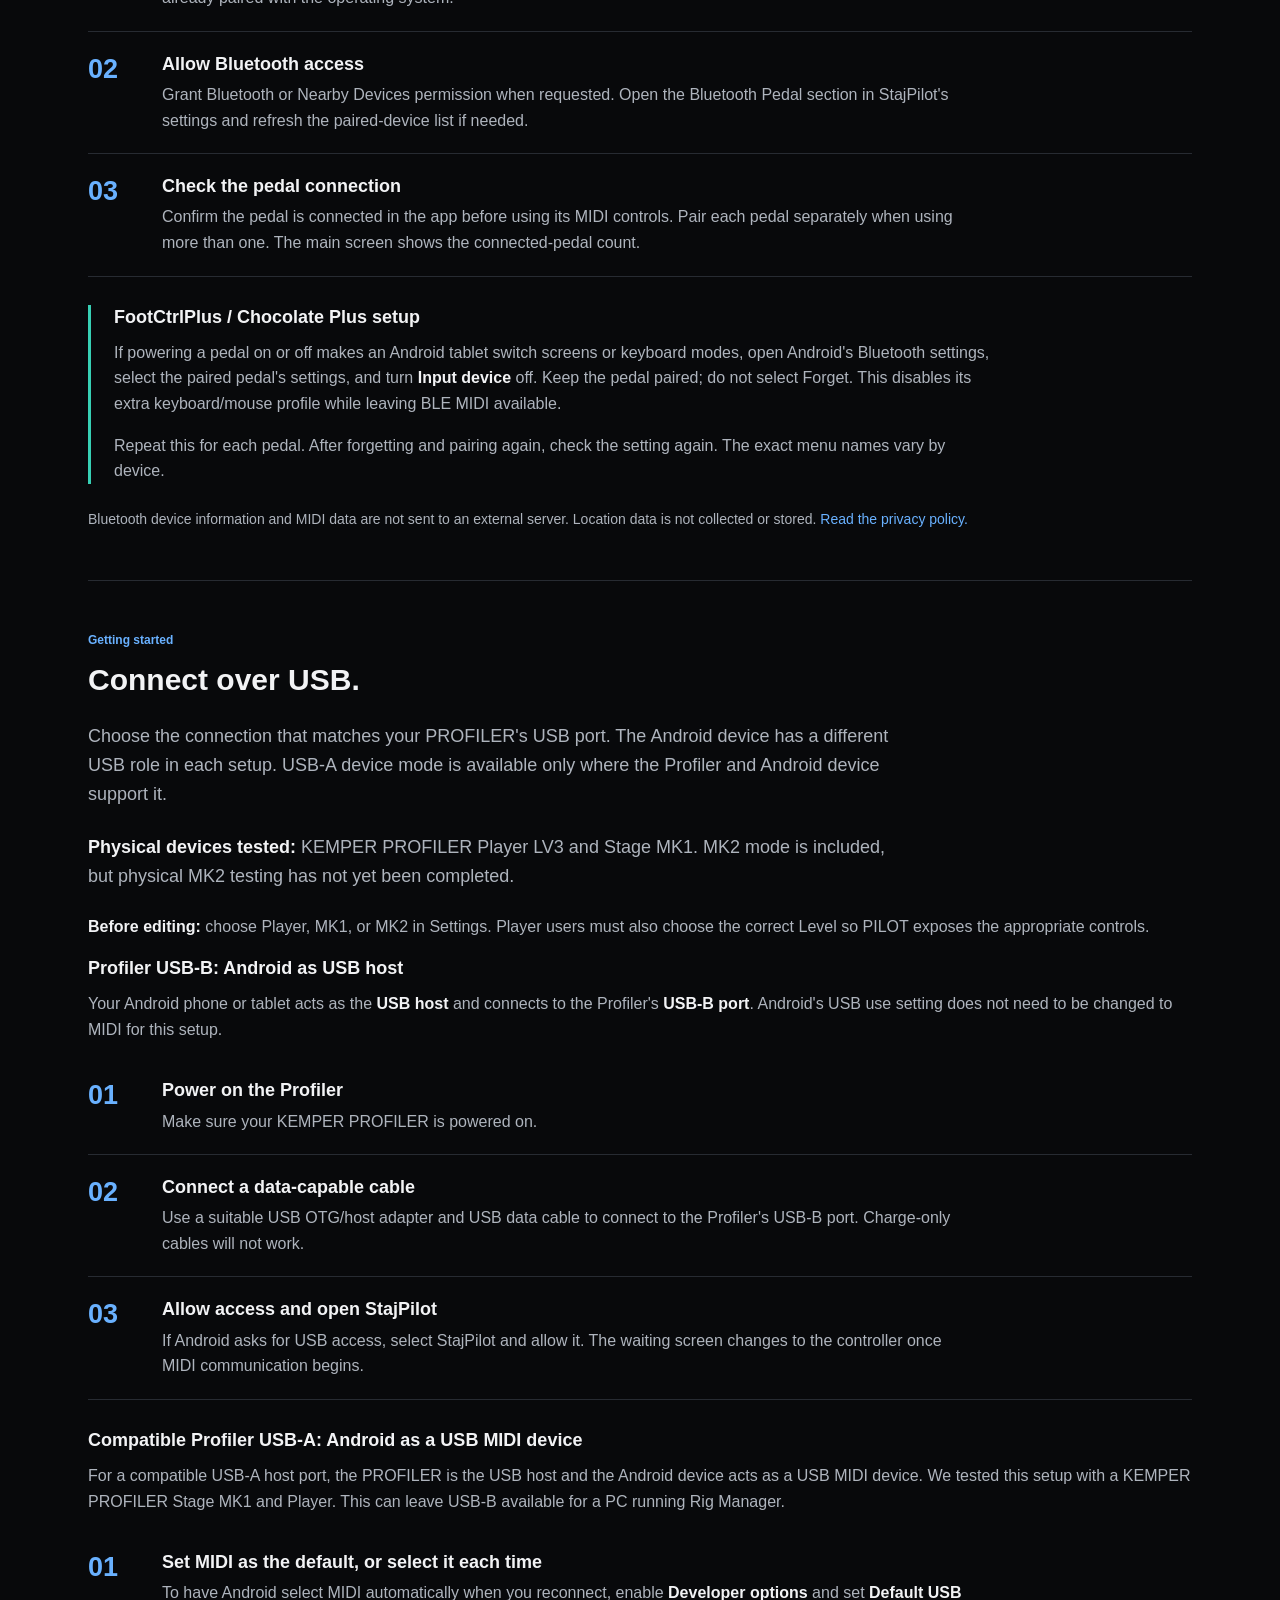
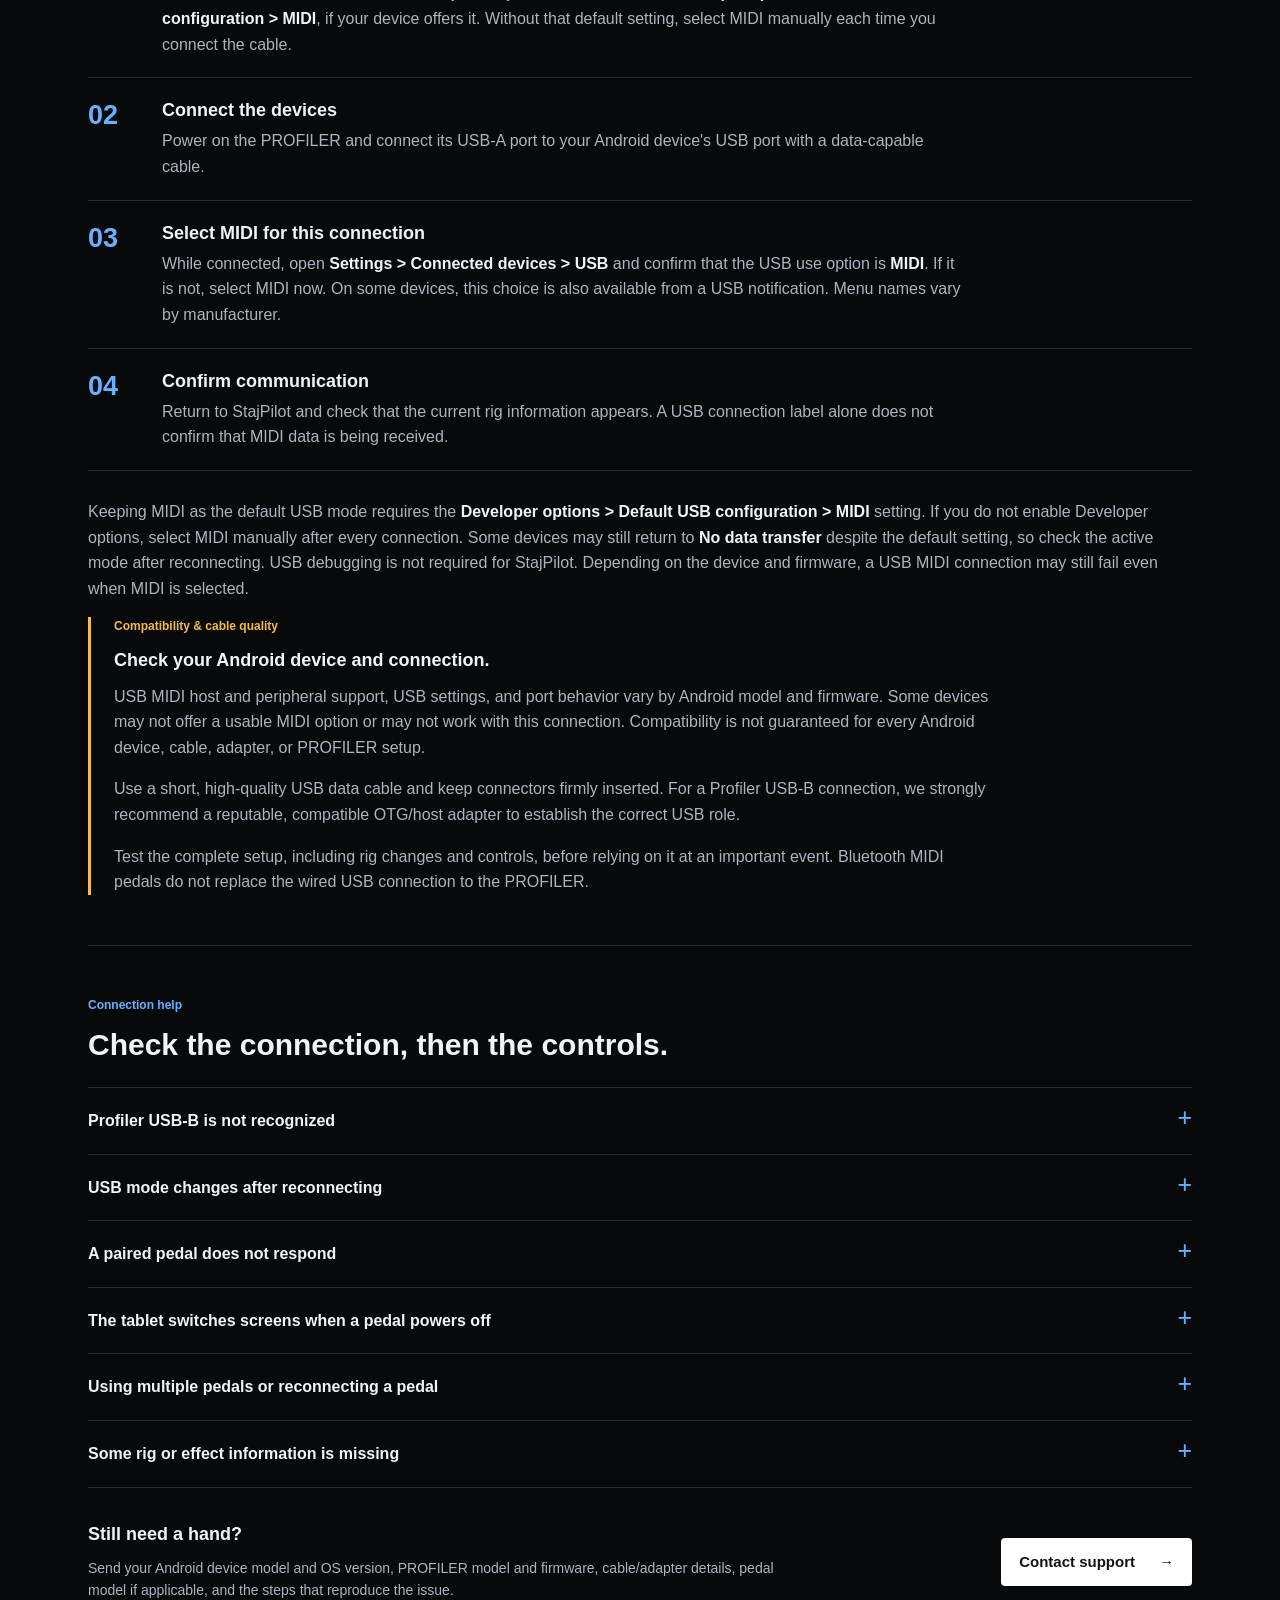
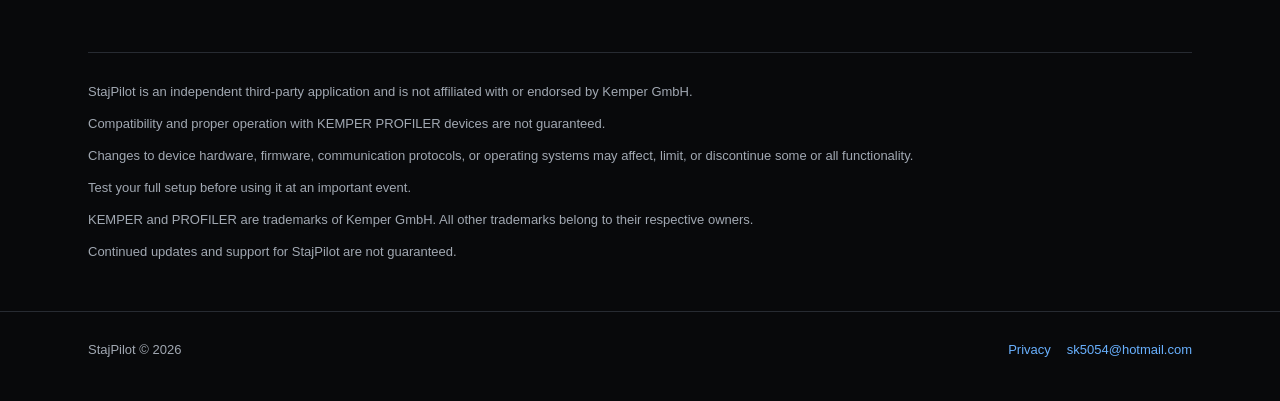
==== commit 64b52369: "Refresh website with Wi-Fi STAJ and PILOT captures" ====
--- a/android/index.html
+++ b/android/index.html
@@ -7,12 +7,12 @@
   <meta name="description" content="StajPilot on Google Play: STAJ performance control, PILOT editing, Song Mode and Custom Tuner for KEMPER PROFILER Player, Stage, Head and Rack.">
   <meta property="og:title" content="StajPilot for Android">
   <meta property="og:description" content="StajPilot Stage 2: STAJ for performance, PILOT for editing on Android phones and tablets. Launch special: US$29.99.">
-  <meta property="og:image" content="https://stajd.github.io/stajpilot/assets/images/stage2-video.jpg">
+  <meta property="og:image" content="https://stajd.github.io/stajpilot/assets/images/wifi-staj-2-0-7.png">
   <meta property="og:url" content="https://stajd.github.io/stajpilot/android/">
   <meta property="og:type" content="website">
   <link rel="canonical" href="https://stajd.github.io/stajpilot/android/">
   <link rel="stylesheet" href="../assets/styles.css">
-  <link rel="stylesheet" href="./android.css">
+  <link rel="stylesheet" href="./android.css?v=wifi-20261126">
   <link rel="stylesheet" href="../assets/stage2.css">
   <link rel="stylesheet" href="../assets/quick-connect.css?v=20261105">
 </head>
@@ -27,9 +27,9 @@
       <p class="eyebrow">Android / Phones &amp; tablets</p>
       <h1 id="page-title">StajPilot for Android</h1>
       <p class="intro-copy"><strong>STAJ for performance. PILOT for editing.</strong> A display, MIDI controller, and editor for KEMPER PROFILER Player, Stage, Head (Toaster), and Rack, including MK1 and MK2 modes.</p>
-      <div class="intro-actions"><a class="action-link" href="https://play.google.com/store/apps/details?id=com.stajpilot.mobile">Get StajPilot on Google Play <span aria-hidden="true">&rarr;</span></a><a class="quiet-link quick-connect-link" href="#quick-connect">Quick Connection Guide <span aria-hidden="true">&darr;</span></a><a class="quiet-link" href="https://youtu.be/GtrqxNteZMw">Watch PILOT mode <span aria-hidden="true">&nearr;</span></a></div>
+      <div class="intro-actions"><a class="action-link" href="https://play.google.com/store/apps/details?id=com.stajpilot.mobile">Get StajPilot on Google Play <span aria-hidden="true">&rarr;</span></a><a class="quiet-link quick-connect-link" href="#quick-connect">Quick Connection Guide <span aria-hidden="true">&darr;</span></a><a class="quiet-link" href="https://youtu.be/7rOxPo0fHQs">Watch Wi-Fi PILOT mode <span aria-hidden="true">&nearr;</span></a></div>
       <section class="quick-connect" id="quick-connect" aria-labelledby="quick-connect-title">
-        <div class="quick-connect-heading"><h2 id="quick-connect-title">Quick Connection Guide</h2><p>Complete all three steps before use.</p></div>
+        <div class="quick-connect-heading"><h2 id="quick-connect-title">Quick Connection Guide: USB MIDI</h2><p>For Wi-Fi, first join your KEMPER's Wi-Fi in your device settings, then choose Wi-Fi in StajPilot. <a href="../index.html#update-2-0-7">Read the Wi-Fi connection notice.</a> The three steps below are for USB MIDI.</p></div>
         <ol class="quick-connect-steps">
           <li><h3><span aria-hidden="true">01</span> Connect over USB</h3><p><strong>USB-B:</strong> Android USB-C &rarr; Kemper USB-B. Use a data cable and a compatible host/OTG adapter if needed. No USB mode change is required.</p><p><strong>USB-A:</strong> Kemper USB-A &rarr; Android. Set Android to <strong>MIDI</strong> as shown below.</p></li>
           <li><h3><span aria-hidden="true">02</span> Set the Kemper MIDI channel</h3><p>In <strong>Rig Manager</strong>, open the PROFILER's MIDI settings. Set <strong>MIDI Global Channel to 1 or Omni</strong>.</p><p>This is required for StajPilot's bidirectional MIDI SysEx communication.</p></li>
@@ -47,20 +47,21 @@
         <p class="quick-connect-more"><a href="#connect">Detailed USB connection guide</a> &middot; <a href="#troubleshooting">Connection troubleshooting</a></p>
       </section>
       <p class="access-note"><strong>Stage 2 launch special: US$29.99.</strong> StajPilot is publicly available on Google Play. Stage 2 features require version 2.0.0; update availability depends on review and regional rollout. Local prices may vary.</p>
-      <figure class="main-screen"><img src="../assets/images/android-main-controller.png" width="1920" height="1080" fetchpriority="high" alt="StajPilot's landscape controller with eight effect blocks, detailed effect names, Fixed FX, rig information, gain, tempo and five slots"><figcaption>Rig information and essential controls, together on one landscape display.</figcaption></figure>
-      <ul class="essentials" aria-label="App essentials"><li>Player / Stage / Head / Rack</li><li>STAJ &amp; PILOT modes</li><li>USB MIDI</li><li>Chocolate Bluetooth pedal</li><li>No subscription</li></ul>
+      <p class="access-note"><strong>2.0.7 / Wi-Fi PILOT preview.</strong> Bidirectional rig editing, A/B Morph, effect copy and paste, and user presets. Submitted for review; check Google Play for availability.</p>
+      <figure class="main-screen"><a href="../assets/images/wifi-staj-2-0-7.png" target="_blank" rel="noopener"><img src="../assets/images/wifi-staj-2-0-7.png" width="2000" height="1200" fetchpriority="high" alt="Wi-Fi STAJ mode with live effects, Fixed FX Morph ranges, Song labels, gain, main volume and five slots"></a><figcaption>Wi-Fi STAJ mode in 2.0.7, captured from a connected Android tablet.</figcaption></figure>
+      <ul class="essentials" aria-label="App essentials"><li>Player / Stage / Head / Rack</li><li>STAJ &amp; PILOT modes</li><li>Wi-Fi &amp; USB MIDI</li><li>Chocolate Bluetooth pedal</li><li>No subscription</li></ul>
     </section>
     <nav class="section-nav" aria-label="On this page"><a href="#quick-connect">Quick Connection Guide</a><a href="#features">Features</a><a href="#download">Get the app</a><a href="#pedals">Chocolate pedal</a><a href="#connect">Detailed connection guide</a><a href="#troubleshooting">Troubleshooting</a></nav>
 
     <section class="page-section" id="features" aria-labelledby="features-title">
       <p class="eyebrow">On stage</p><h2 id="features-title">See your rig. Stay in control.</h2>
       <div class="feature-columns">
-        <div><h3>Effects, with their actual names</h3><p>See detailed effect names, live on/off states, Effect I-IV assignments, and Player FX1/FX2 badges where supported. Touch a block to control it. Supported Fixed FX states refresh when switching rigs, rather than through continuous real-time synchronization. Fixed FX controls are disabled for MK1 and in Browser Mode.</p><h3>Player, Performance &amp; Browser</h3><p>Choose Player, MK1, or MK2 in settings. On supported Profilers, view Performance names and five slots in Performance Mode. Browser Mode uses rig navigation instead of Performance slots. Rig, author and amplifier names, gain, Tap Tempo, and Pedal Morph display keep essential information close at hand.</p></div>
+        <div><h3>Effects, with their actual names</h3><p>See detailed effect names, live on/off states, Effect I-IV assignments, and Player FX1/FX2 badges where supported. Touch a block to control it. Over Wi-Fi, supported Fixed FX states and Morph values update in real time. In USB MIDI mode, Fixed FX states refresh on rig changes; USB MIDI Fixed FX controls are disabled for MK1 and in Browser Mode.</p><h3>Player, Performance &amp; Browser</h3><p>Choose Player, MK1, or MK2 in settings. On supported Profilers, view Performance names and five slots in Performance Mode. Browser Mode uses rig navigation instead of Performance slots. Rig, author and amplifier names, gain, Tap Tempo, and Pedal Morph display keep essential information close at hand.</p></div>
         <div><h3>Custom tuning, your way</h3><p>Choose Needle, Needle with decimal cents, or Strobe, with an optional full-screen view. Custom Tuner provides three renameable profiles with E A D G B E open-string offsets from -15.0 to +15.0 cents in 0.1-cent steps. Custom offsets apply to Needle mode; the Standard note and cents remain visible as a reference.</p><h3>Your own Song Mode</h3><p>Keep custom names for up to 125 songs and five slots per song. Song Mode works with Player banks and Performance slots on larger PROFILER models. Use multilingual names, emoji, and amp images without extra name queries to the Profiler. Browse 25 songs at a time, long-press to edit, or use the <a href="../editor/index.html">web Song Editor</a> with file export/import. Normal app updates retain Song data; deleting the app may remove it.</p></div>
       </div>
       <div class="screen-gallery stage2-gallery"><figure><a href="../assets/images/custom-tuner-demo.png" target="_blank" rel="noopener"><img src="../assets/images/custom-tuner-demo.png" width="2622" height="1206" loading="lazy" alt="Custom Tuner demonstration showing corrected cents and a Standard reference"><span class="sr-only">Open full-size Custom Tuner image</span></a><figcaption>Custom Tuner: your offsets, with a Standard reference.</figcaption></figure><figure><img src="../assets/images/android-song-editor.png" width="1920" height="1080" loading="lazy" alt="StajPilot Song editor with a song name and five slot name and subname entries"><figcaption>Song Mode: names that make sense to you.</figcaption></figure></div>
-      <div class="pilot-intro"><h3>PILOT mode: effects and beyond</h3><p>Edit Effects, Rig, Input, Fixed FX, Amp, Cabinet, and Output, subject to model and Player Level. Choose effect types and available presets, then adjust knobs, switches, selectors, and numeric values. PILOT is unavailable in Browser Mode.</p><figure class="stage2-photo"><a href="../assets/images/stage2-pilot-photo.png" target="_blank" rel="noopener"><img src="../assets/images/stage2-pilot-photo.png" width="1920" height="1440" loading="lazy" alt="Actual PILOT editor on a tablet, showing Cirrus Reverb parameters"></a><figcaption>Actual PILOT mode on a tablet. <a href="https://youtu.be/GtrqxNteZMw">Watch the demonstration.</a></figcaption></figure><p class="save-reminder"><strong>Save your changes with STORE on the KEMPER itself.</strong></p><p>Select the correct device and Player Level before editing. Validation is ongoing and some values may differ. <a href="../index.html#before-editing">Read the PILOT editing notes.</a></p></div>
-      <div class="streaming-note"><h3>Streaming first</h3><p>STAJ uses incoming MIDI for live display information. PILOT combines incoming MIDI, targeted requests, and polling where needed to reduce unnecessary device load. It is not fully bidirectional: avoid changing controls on the Profiler itself while editing in PILOT.</p><p>StajPilot uses USB MIDI and does not intercept proprietary, non-MIDI communication protocols. Fixed FX states, gain, amplifier name, and author name are refreshed on rig changes where supported.</p></div>
+      <div class="pilot-intro"><h3>Wi-Fi PILOT: bidirectional rig editing</h3><p>New in 2.0.7: edit Effects, Rig, Input, Fixed FX, Amp, Cabinet, and Output over Wi-Fi, subject to model and Player Level. Work with A/B Morph, copy and paste effects, use available KEMPER presets, and save your own user presets. The existing USB MIDI PILOT mode remains available; its Browser Mode editing restriction is unchanged.</p><figure class="stage2-photo"><a href="../assets/images/wifi-pilot-2-0-7.png" target="_blank" rel="noopener"><img src="../assets/images/wifi-pilot-2-0-7.png" width="2000" height="1200" loading="lazy" alt="Wi-Fi PILOT editing Dual Delay with three rows of controls, A/B Morph endpoints, Copy, Paste and Save Preset"></a><figcaption>Wi-Fi PILOT in 2.0.7, shown on an Android tablet. <a href="https://youtu.be/7rOxPo0fHQs">Watch the Wi-Fi demonstration.</a></figcaption></figure><p class="save-reminder"><strong>Wi-Fi: hold the yellow rig name to save from STAJ or PILOT.</strong></p><p>With USB MIDI, use STORE on the KEMPER itself. Select the correct device and Player Level before editing. Validation is ongoing and some values may differ. <a href="../index.html#before-editing">Read the PILOT editing notes.</a></p></div>
+      <div class="streaming-note"><h3>Wi-Fi and USB MIDI</h3><p>Wi-Fi mode reflects supported parameter and effect-state changes in both directions, including Fixed FX Morph on the STAJ display. <a href="../index.html#update-2-0-7">Read the Wi-Fi precautions and connection notice.</a></p><p>USB MIDI works differently: STAJ uses incoming MIDI, and PILOT combines incoming MIDI, targeted requests, and polling where needed. USB MIDI is not fully bidirectional; avoid changing controls on the Profiler itself while editing in USB MIDI PILOT. Some USB MIDI information refreshes on rig changes.</p></div>
       <p class="demo-note"><strong>Explore without hardware.</strong> Tap DEMO at the bottom-right of the waiting screen. Demo Mode does not send MIDI commands.</p>
     </section>
 
@@ -69,7 +70,7 @@
       <p class="eyebrow">Public release / Google Play</p><h2 id="access-title">StajPilot for Android.</h2>
       <p><strong>Stage 2 launch special: US$29.99.</strong> No tester registration is needed to purchase the public app. Existing purchasers continue to receive updates without buying again. Local prices and version availability may vary.</p>
       <a class="action-link" href="https://play.google.com/store/apps/details?id=com.stajpilot.mobile">Get StajPilot on Google Play <span aria-hidden="true">&rarr;</span></a>
-      <p class="video-link"><a href="https://youtu.be/GtrqxNteZMw">Watch the Stage 2 PILOT demonstration.</a></p>
+      <p class="video-link"><a href="https://youtu.be/7rOxPo0fHQs">Watch the Wi-Fi PILOT demonstration.</a></p>
     </section>
 
     <section class="page-section" id="pedals" aria-labelledby="pedals-title">
--- a/android/android.css
+++ b/android/android.css
@@ -27,7 +27,7 @@
 .android-page .access-note { max-width: 820px; font-size: 13px; margin: 12px 0 22px; }
 .android-page .access-note strong { color: #37cfb4; }
 .android-page .main-screen { margin: 0; background: #000; }
-.android-page .main-screen img { display: block; width: auto; max-width: 100%; height: auto; max-height: 430px; margin: 0 auto; aspect-ratio: 16 / 9; }
+.android-page .main-screen img { display: block; width: 100%; height: auto; margin: 0 auto; }
 .android-page .main-screen figcaption { padding: 12px 0 0; background: var(--bg); font-size: 13px; color: var(--ink-faint); }
 .android-page .essentials { display: flex; gap: 10px 28px; flex-wrap: wrap; list-style: none; padding: 17px 0 22px; margin: 0; color: var(--ink-dim); font-size: 13px; }
 .android-page .essentials li { margin: 0; }
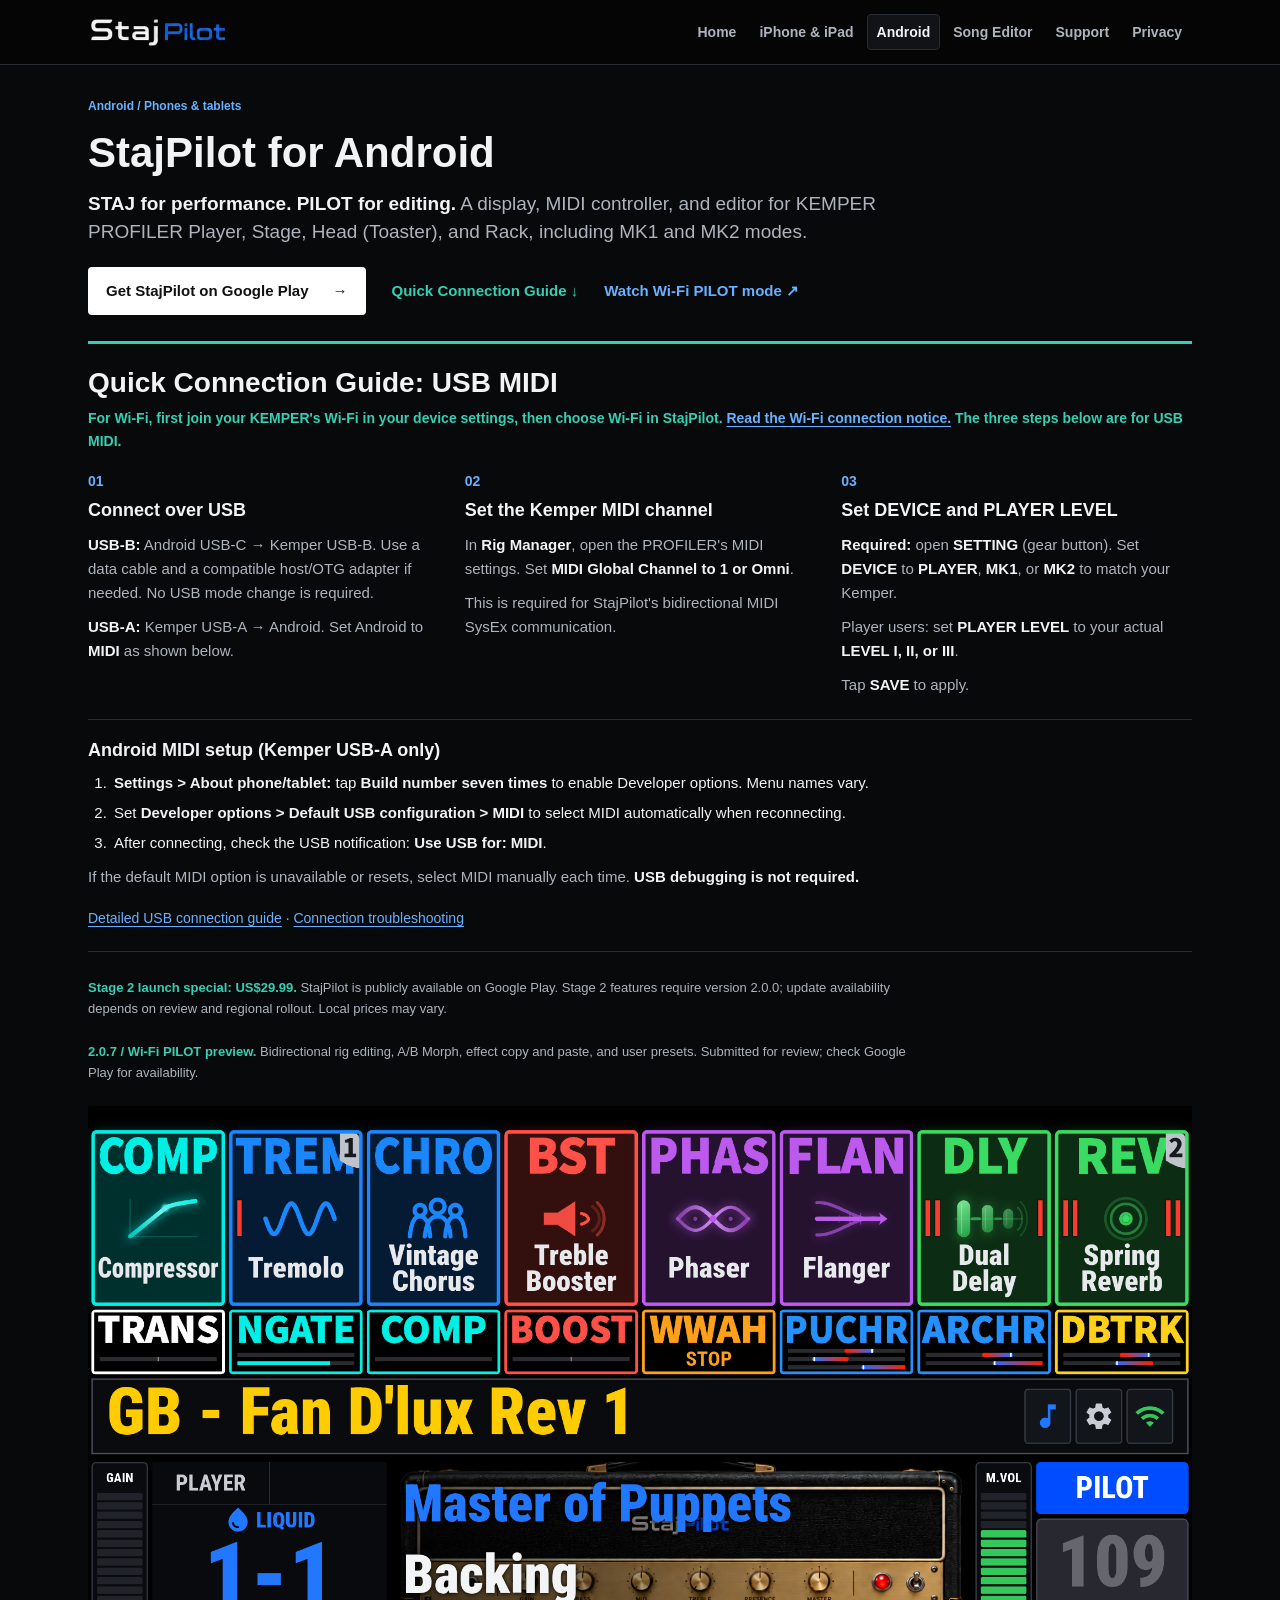
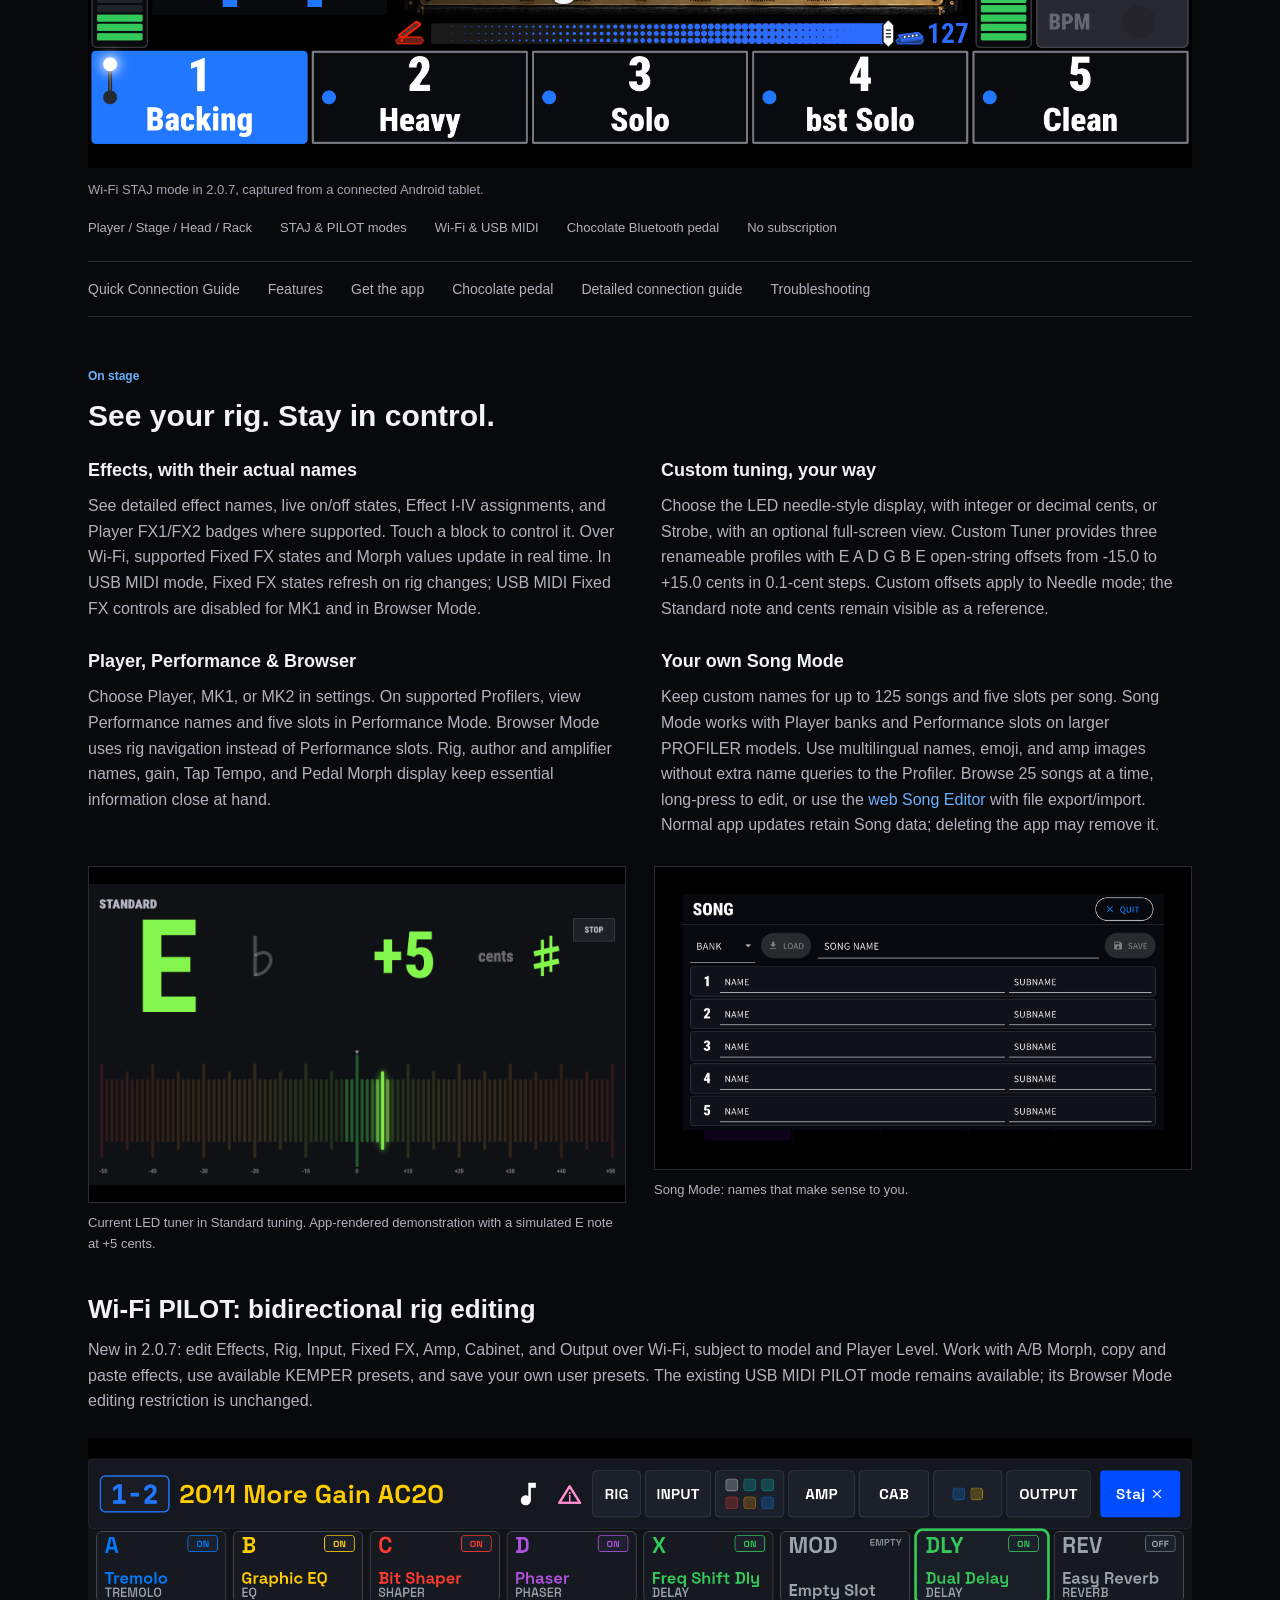
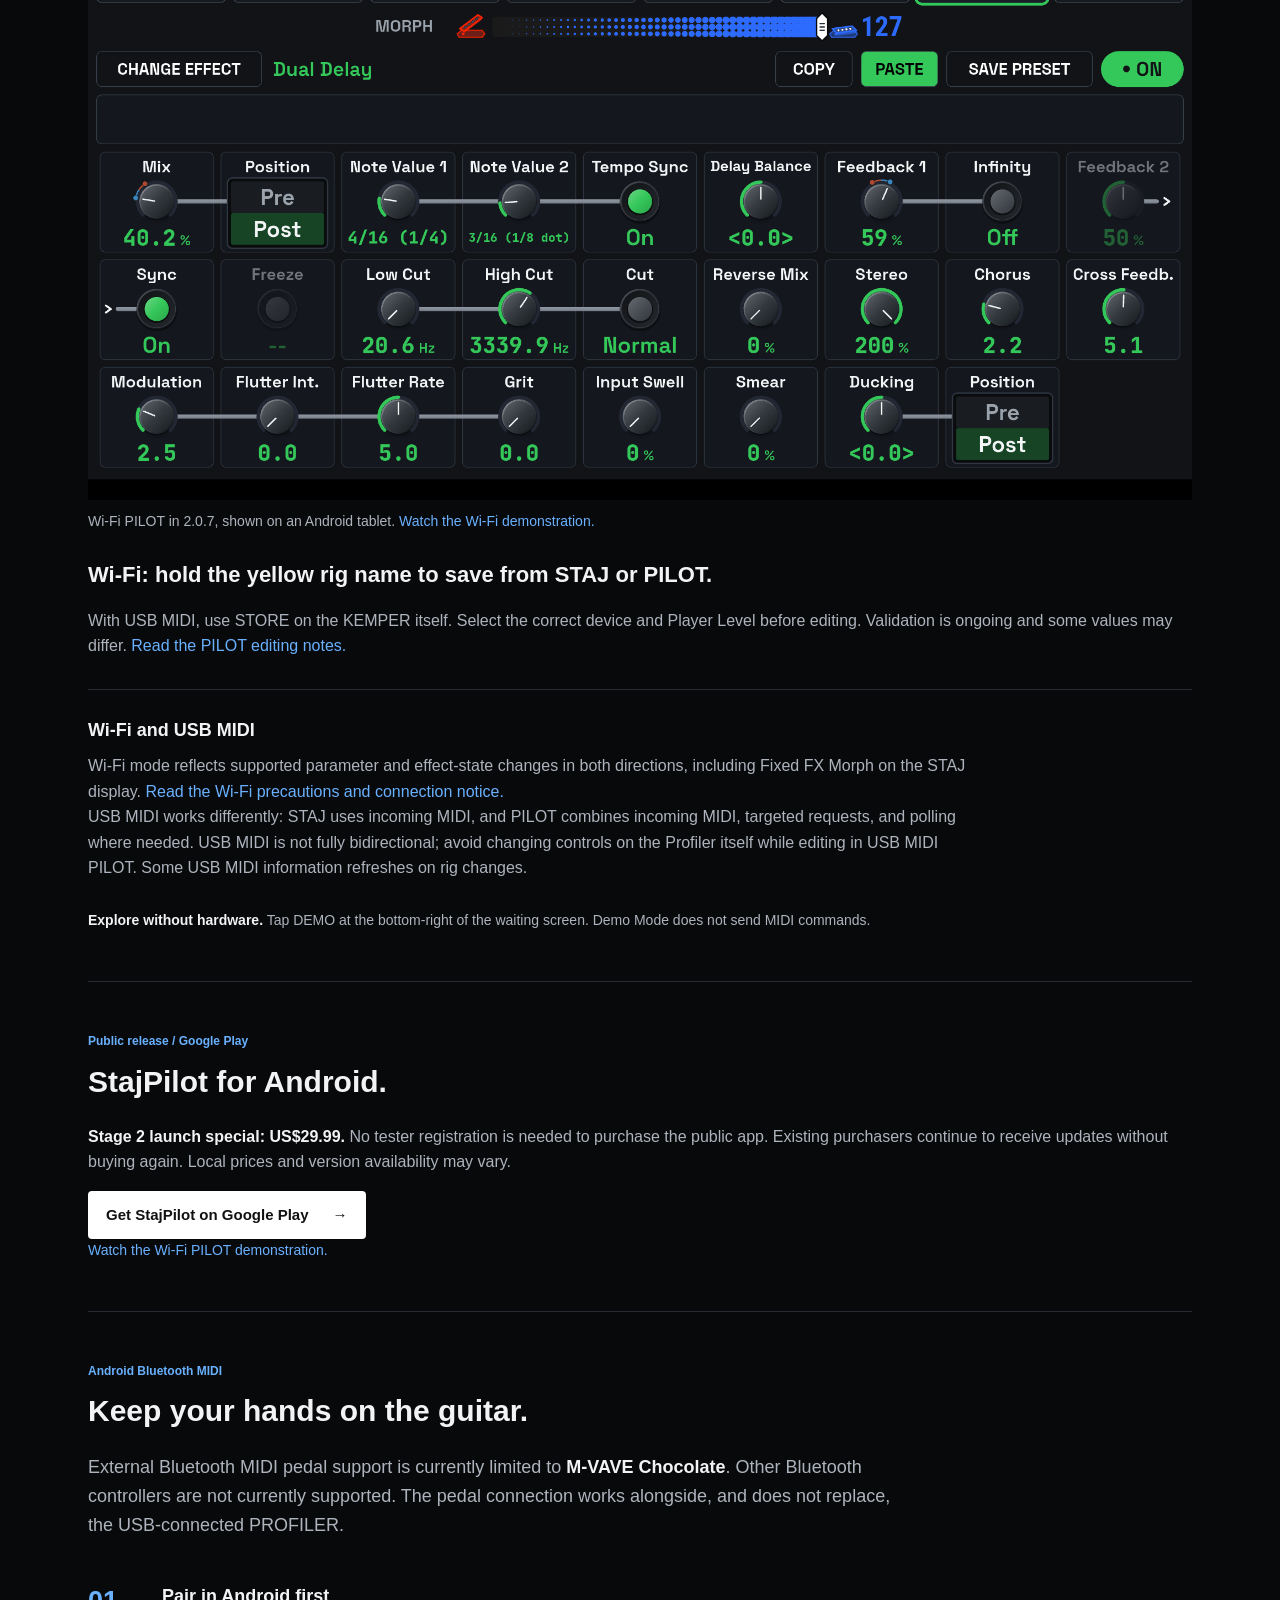
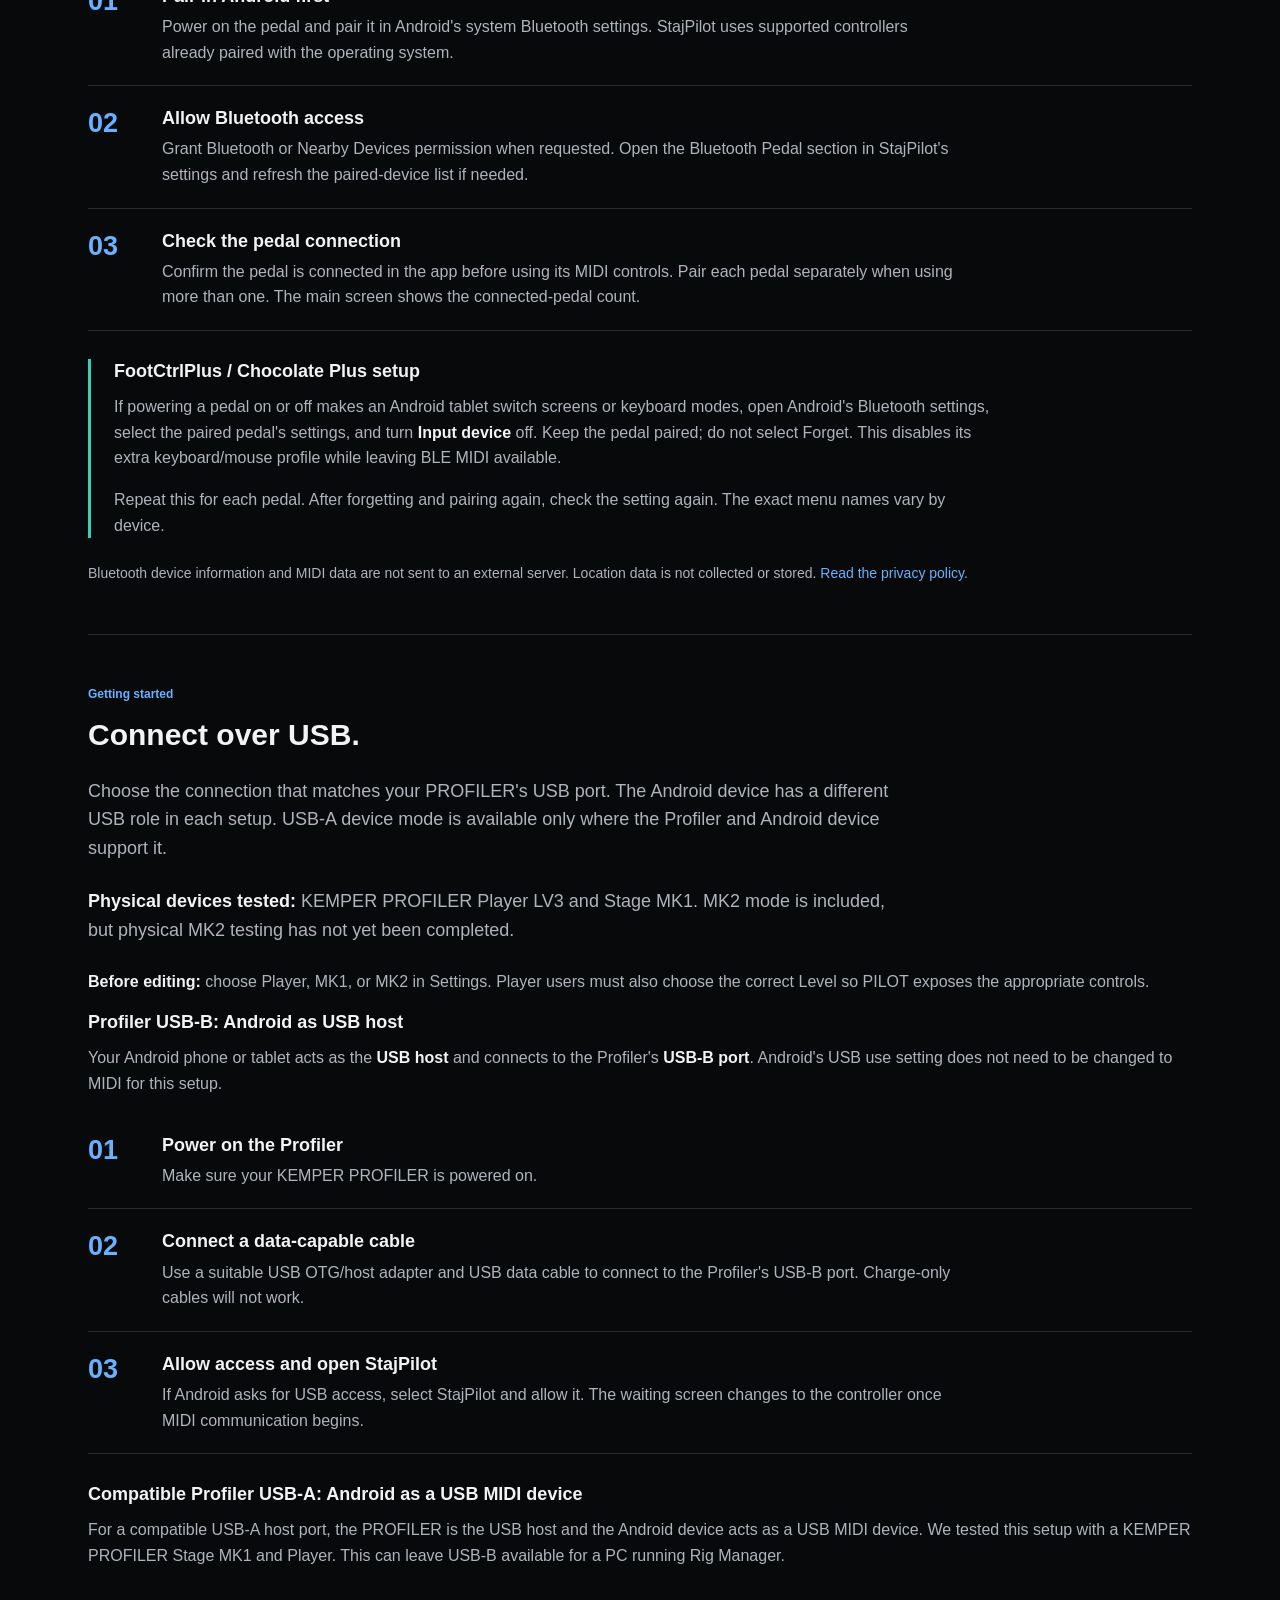
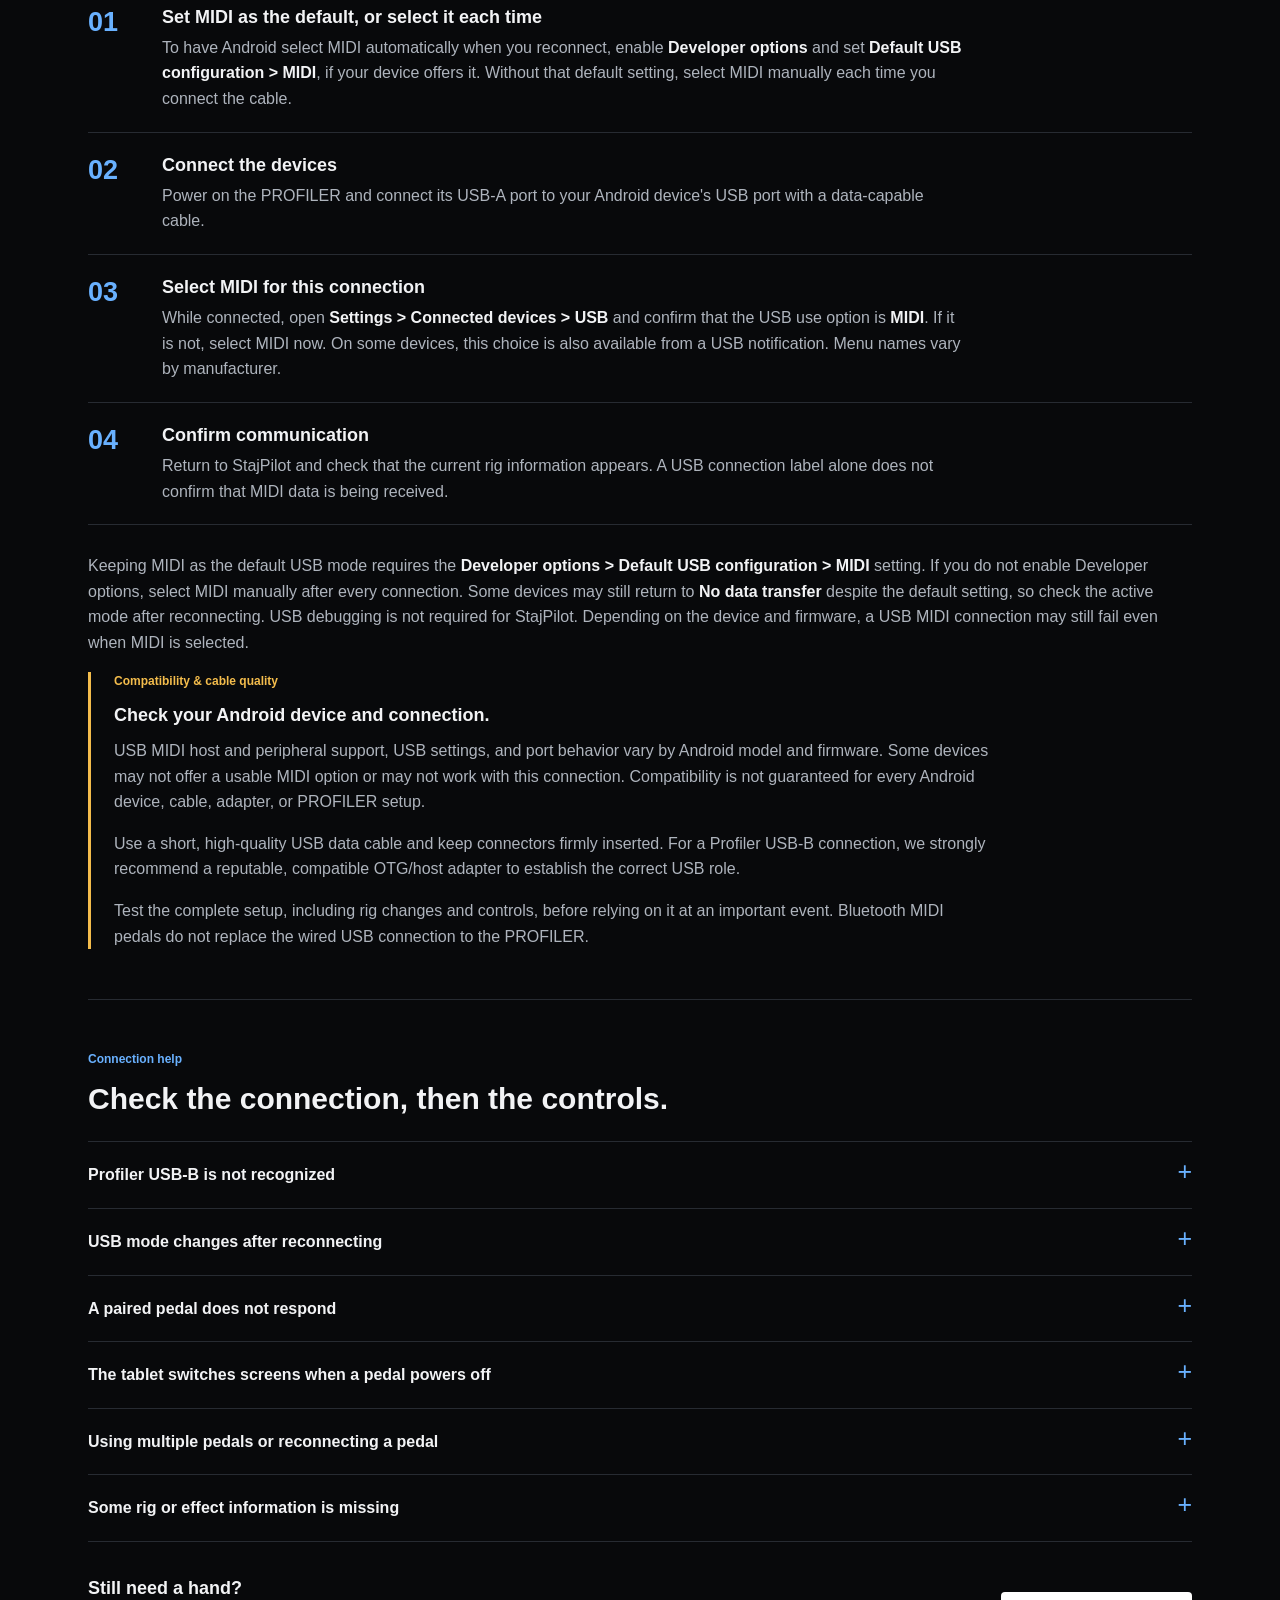
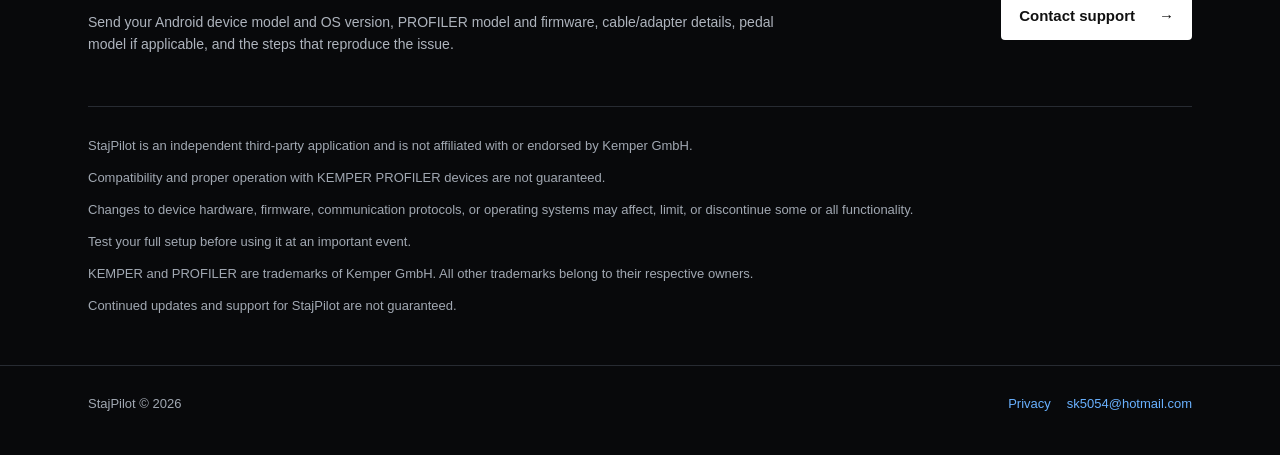
==== commit b78b301e: "Replace outdated tuner image with current LED tuner UI" ====
--- a/android/index.html
+++ b/android/index.html
@@ -57,9 +57,9 @@
       <p class="eyebrow">On stage</p><h2 id="features-title">See your rig. Stay in control.</h2>
       <div class="feature-columns">
         <div><h3>Effects, with their actual names</h3><p>See detailed effect names, live on/off states, Effect I-IV assignments, and Player FX1/FX2 badges where supported. Touch a block to control it. Over Wi-Fi, supported Fixed FX states and Morph values update in real time. In USB MIDI mode, Fixed FX states refresh on rig changes; USB MIDI Fixed FX controls are disabled for MK1 and in Browser Mode.</p><h3>Player, Performance &amp; Browser</h3><p>Choose Player, MK1, or MK2 in settings. On supported Profilers, view Performance names and five slots in Performance Mode. Browser Mode uses rig navigation instead of Performance slots. Rig, author and amplifier names, gain, Tap Tempo, and Pedal Morph display keep essential information close at hand.</p></div>
-        <div><h3>Custom tuning, your way</h3><p>Choose Needle, Needle with decimal cents, or Strobe, with an optional full-screen view. Custom Tuner provides three renameable profiles with E A D G B E open-string offsets from -15.0 to +15.0 cents in 0.1-cent steps. Custom offsets apply to Needle mode; the Standard note and cents remain visible as a reference.</p><h3>Your own Song Mode</h3><p>Keep custom names for up to 125 songs and five slots per song. Song Mode works with Player banks and Performance slots on larger PROFILER models. Use multilingual names, emoji, and amp images without extra name queries to the Profiler. Browse 25 songs at a time, long-press to edit, or use the <a href="../editor/index.html">web Song Editor</a> with file export/import. Normal app updates retain Song data; deleting the app may remove it.</p></div>
+        <div><h3>Custom tuning, your way</h3><p>Choose the LED needle-style display, with integer or decimal cents, or Strobe, with an optional full-screen view. Custom Tuner provides three renameable profiles with E A D G B E open-string offsets from -15.0 to +15.0 cents in 0.1-cent steps. Custom offsets apply to Needle mode; the Standard note and cents remain visible as a reference.</p><h3>Your own Song Mode</h3><p>Keep custom names for up to 125 songs and five slots per song. Song Mode works with Player banks and Performance slots on larger PROFILER models. Use multilingual names, emoji, and amp images without extra name queries to the Profiler. Browse 25 songs at a time, long-press to edit, or use the <a href="../editor/index.html">web Song Editor</a> with file export/import. Normal app updates retain Song data; deleting the app may remove it.</p></div>
       </div>
-      <div class="screen-gallery stage2-gallery"><figure><a href="../assets/images/custom-tuner-demo.png" target="_blank" rel="noopener"><img src="../assets/images/custom-tuner-demo.png" width="2622" height="1206" loading="lazy" alt="Custom Tuner demonstration showing corrected cents and a Standard reference"><span class="sr-only">Open full-size Custom Tuner image</span></a><figcaption>Custom Tuner: your offsets, with a Standard reference.</figcaption></figure><figure><img src="../assets/images/android-song-editor.png" width="1920" height="1080" loading="lazy" alt="StajPilot Song editor with a song name and five slot name and subname entries"><figcaption>Song Mode: names that make sense to you.</figcaption></figure></div>
+      <div class="screen-gallery stage2-gallery"><figure><a href="../assets/images/wifi-tuner-led-2-0-7.png" target="_blank" rel="noopener"><img src="../assets/images/wifi-tuner-led-2-0-7.png" width="1280" height="800" loading="lazy" alt="Current full-screen LED tuner showing E and plus 5 cents on a colored LED scale"><span class="sr-only">Open full-size LED tuner image</span></a><figcaption>Current LED tuner in Standard tuning. App-rendered demonstration with a simulated E note at +5 cents.</figcaption></figure><figure><img src="../assets/images/android-song-editor.png" width="1920" height="1080" loading="lazy" alt="StajPilot Song editor with a song name and five slot name and subname entries"><figcaption>Song Mode: names that make sense to you.</figcaption></figure></div>
       <div class="pilot-intro"><h3>Wi-Fi PILOT: bidirectional rig editing</h3><p>New in 2.0.7: edit Effects, Rig, Input, Fixed FX, Amp, Cabinet, and Output over Wi-Fi, subject to model and Player Level. Work with A/B Morph, copy and paste effects, use available KEMPER presets, and save your own user presets. The existing USB MIDI PILOT mode remains available; its Browser Mode editing restriction is unchanged.</p><figure class="stage2-photo"><a href="../assets/images/wifi-pilot-2-0-7.png" target="_blank" rel="noopener"><img src="../assets/images/wifi-pilot-2-0-7.png" width="2000" height="1200" loading="lazy" alt="Wi-Fi PILOT editing Dual Delay with three rows of controls, A/B Morph endpoints, Copy, Paste and Save Preset"></a><figcaption>Wi-Fi PILOT in 2.0.7, shown on an Android tablet. <a href="https://youtu.be/7rOxPo0fHQs">Watch the Wi-Fi demonstration.</a></figcaption></figure><p class="save-reminder"><strong>Wi-Fi: hold the yellow rig name to save from STAJ or PILOT.</strong></p><p>With USB MIDI, use STORE on the KEMPER itself. Select the correct device and Player Level before editing. Validation is ongoing and some values may differ. <a href="../index.html#before-editing">Read the PILOT editing notes.</a></p></div>
       <div class="streaming-note"><h3>Wi-Fi and USB MIDI</h3><p>Wi-Fi mode reflects supported parameter and effect-state changes in both directions, including Fixed FX Morph on the STAJ display. <a href="../index.html#update-2-0-7">Read the Wi-Fi precautions and connection notice.</a></p><p>USB MIDI works differently: STAJ uses incoming MIDI, and PILOT combines incoming MIDI, targeted requests, and polling where needed. USB MIDI is not fully bidirectional; avoid changing controls on the Profiler itself while editing in USB MIDI PILOT. Some USB MIDI information refreshes on rig changes.</p></div>
       <p class="demo-note"><strong>Explore without hardware.</strong> Tap DEMO at the bottom-right of the waiting screen. Demo Mode does not send MIDI commands.</p>
